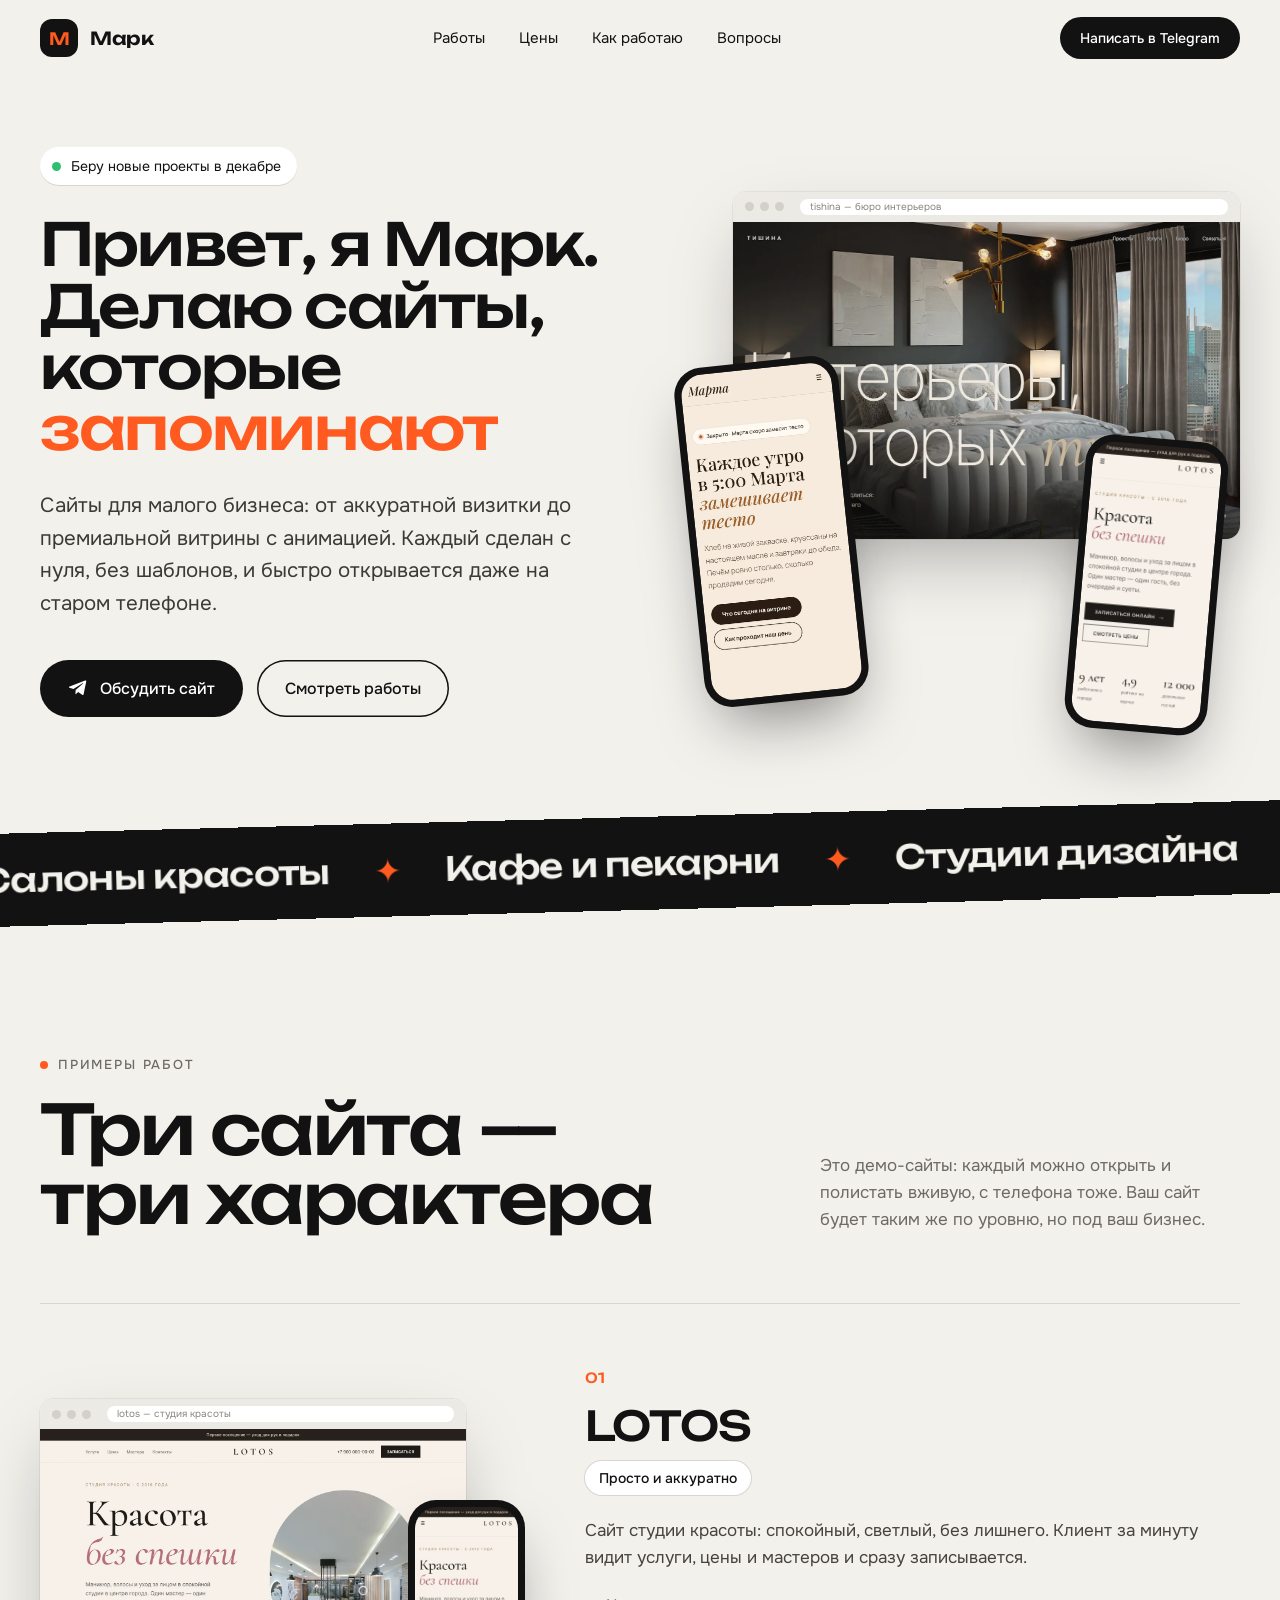
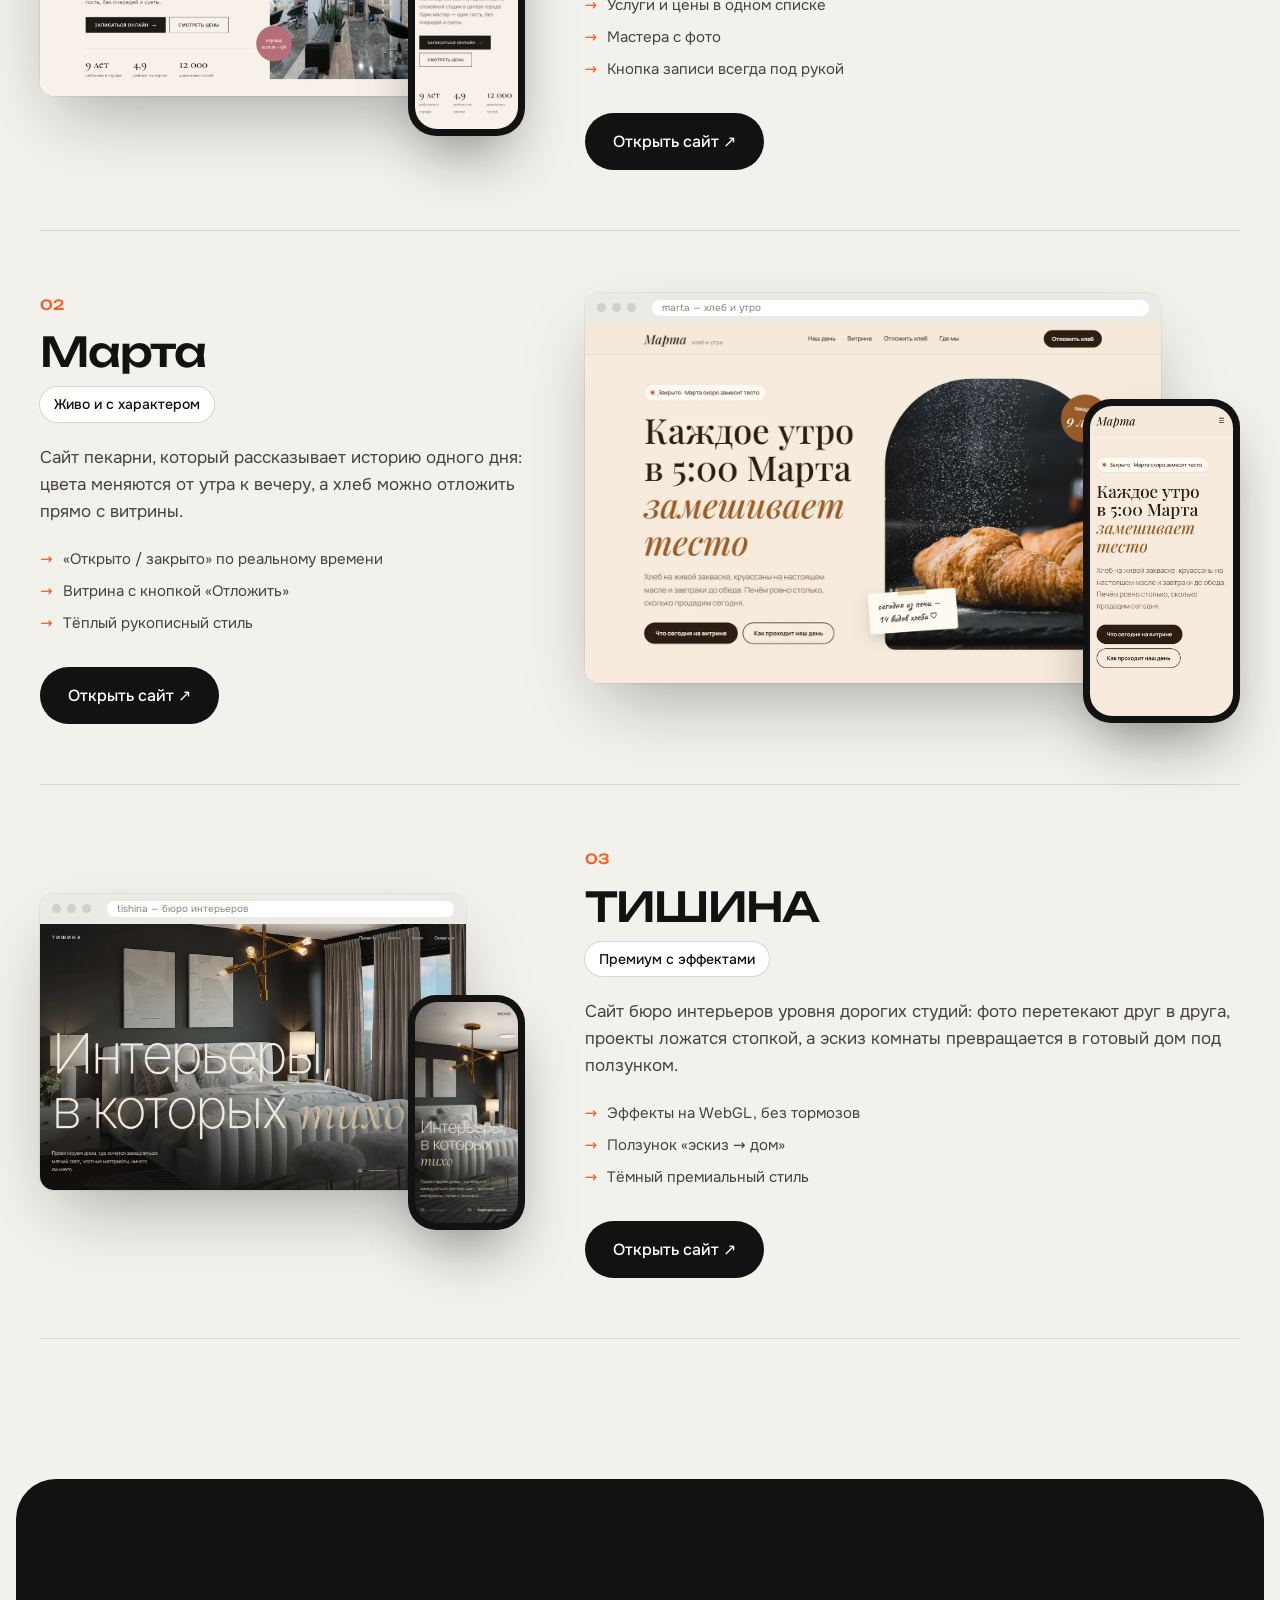
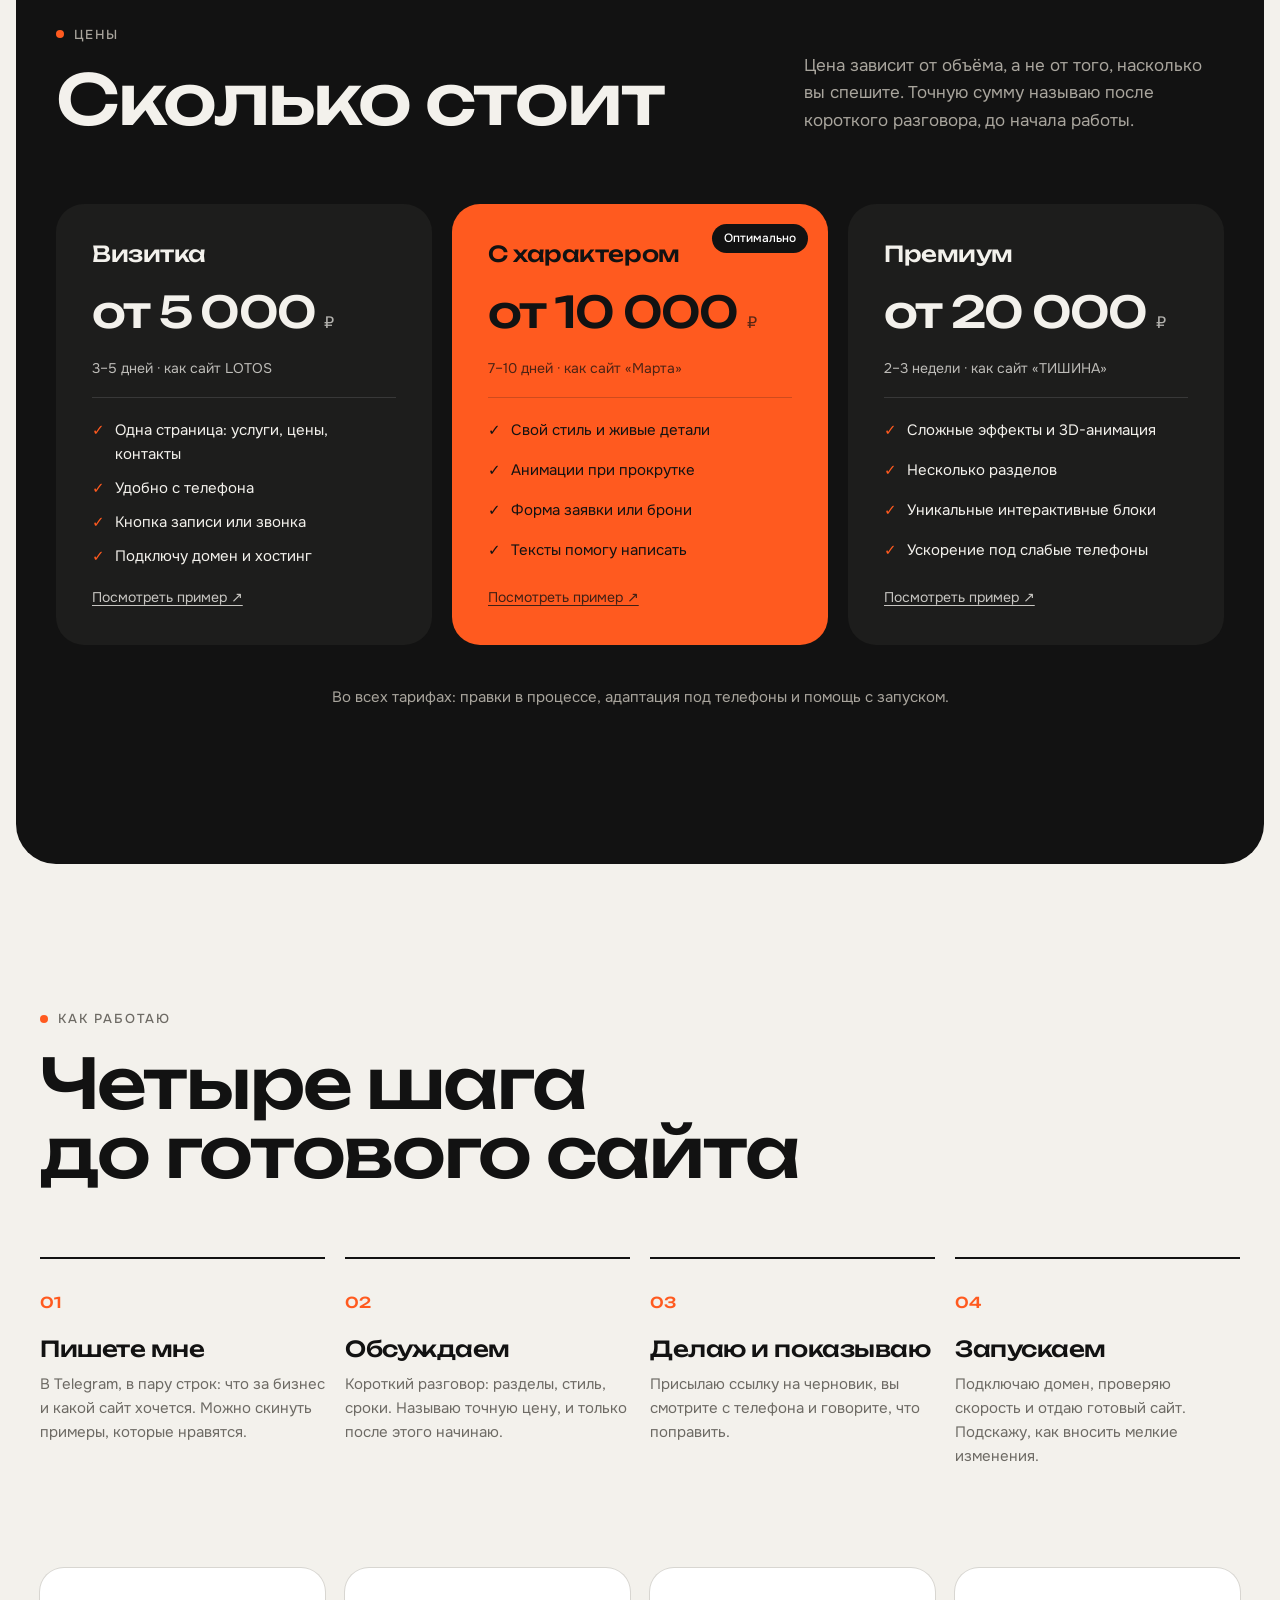
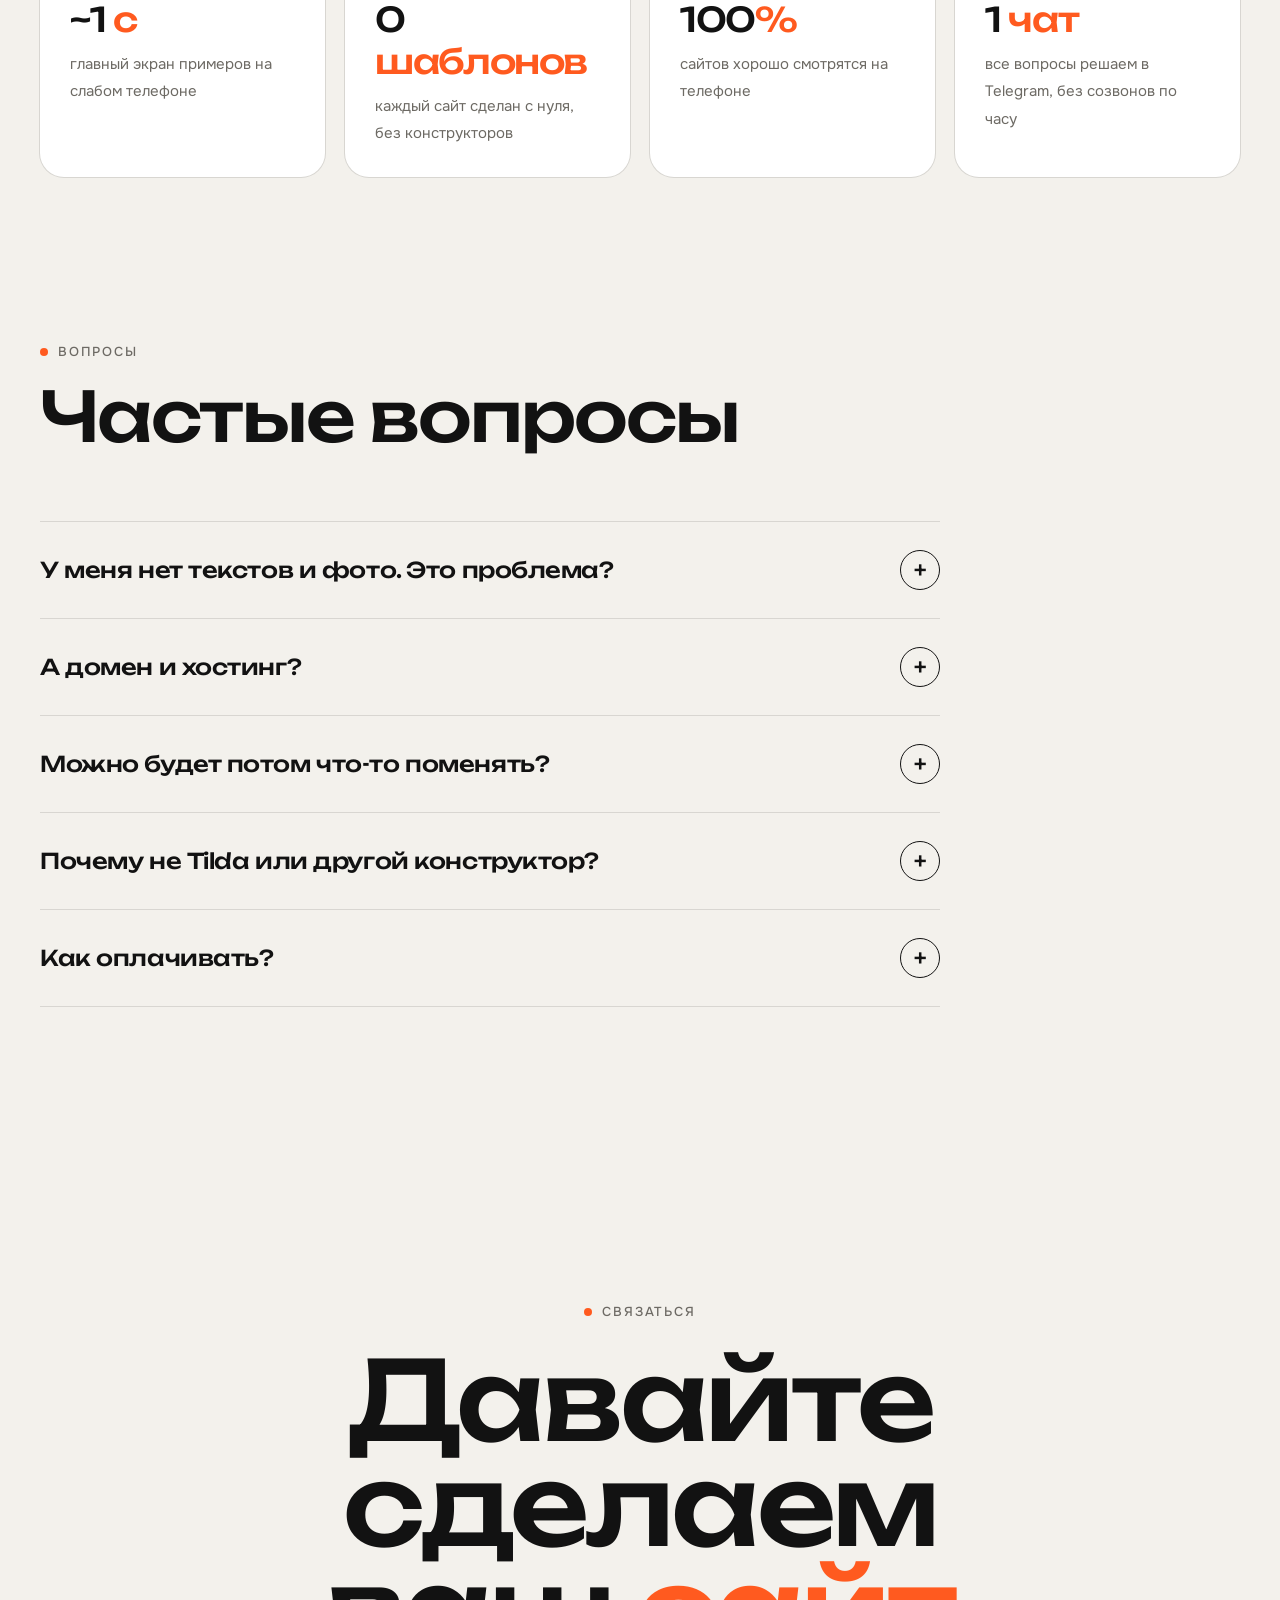
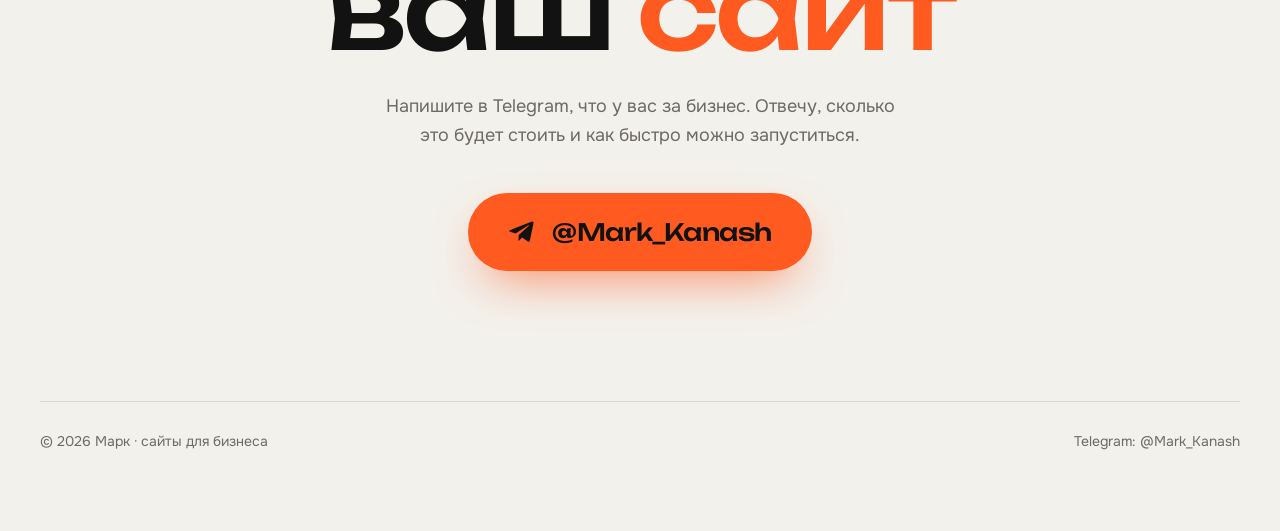
==== index.html @ 93c0da90 "Сайт Марка и три примера" ====
<!doctype html>
<html lang="ru">
<head>
<meta charset="utf-8">
<meta name="viewport" content="width=device-width, initial-scale=1">
<title>Марк — сайты для бизнеса</title>
<meta name="description" content="Делаю сайты для малого бизнеса: от аккуратной визитки до премиальной витрины с анимацией. Быстро грузятся, хорошо смотрятся на телефоне. Пишите в Telegram @Mark_Kanash.">
<meta name="theme-color" content="#f3f1ec">
<meta property="og:title" content="Марк — сайты для бизнеса">
<meta property="og:description" content="От аккуратной визитки до премиальной витрины с анимацией. Telegram: @Mark_Kanash">
<meta property="og:image" content="img/dizayn_pc.webp">
<link rel="icon" href="data:image/svg+xml,%3Csvg xmlns='http://www.w3.org/2000/svg' viewBox='0 0 64 64'%3E%3Crect width='64' height='64' rx='16' fill='%23121212'/%3E%3Ctext x='32' y='44' font-family='Arial' font-weight='700' font-size='34' text-anchor='middle' fill='%23ff5a1f'%3EM%3C/text%3E%3C/svg%3E">
<style>
@font-face {
  font-family: 'Onest';
  font-style: normal;
  font-weight: 400;
  font-display: swap;
  src: url(fonts/4c756272dc.woff2) format('woff2');
  unicode-range: U+0301, U+0400-045F, U+0490-0491, U+04B0-04B1, U+2116;
}
@font-face {
  font-family: 'Onest';
  font-style: normal;
  font-weight: 400;
  font-display: swap;
  src: url(fonts/cebbb52950.woff2) format('woff2');
  unicode-range: U+0000-00FF, U+0131, U+0152-0153, U+02BB-02BC, U+02C6, U+02DA, U+02DC, U+0304, U+0308, U+0329, U+2000-206F, U+20AC, U+2122, U+2191, U+2193, U+2212, U+2215, U+FEFF, U+FFFD;
}
@font-face {
  font-family: 'Onest';
  font-style: normal;
  font-weight: 500;
  font-display: swap;
  src: url(fonts/4c756272dc.woff2) format('woff2');
  unicode-range: U+0301, U+0400-045F, U+0490-0491, U+04B0-04B1, U+2116;
}
@font-face {
  font-family: 'Onest';
  font-style: normal;
  font-weight: 500;
  font-display: swap;
  src: url(fonts/cebbb52950.woff2) format('woff2');
  unicode-range: U+0000-00FF, U+0131, U+0152-0153, U+02BB-02BC, U+02C6, U+02DA, U+02DC, U+0304, U+0308, U+0329, U+2000-206F, U+20AC, U+2122, U+2191, U+2193, U+2212, U+2215, U+FEFF, U+FFFD;
}
@font-face {
  font-family: 'Onest';
  font-style: normal;
  font-weight: 600;
  font-display: swap;
  src: url(fonts/4c756272dc.woff2) format('woff2');
  unicode-range: U+0301, U+0400-045F, U+0490-0491, U+04B0-04B1, U+2116;
}
@font-face {
  font-family: 'Onest';
  font-style: normal;
  font-weight: 600;
  font-display: swap;
  src: url(fonts/cebbb52950.woff2) format('woff2');
  unicode-range: U+0000-00FF, U+0131, U+0152-0153, U+02BB-02BC, U+02C6, U+02DA, U+02DC, U+0304, U+0308, U+0329, U+2000-206F, U+20AC, U+2122, U+2191, U+2193, U+2212, U+2215, U+FEFF, U+FFFD;
}
@font-face {
  font-family: 'Unbounded';
  font-style: normal;
  font-weight: 400;
  font-display: swap;
  src: url(fonts/c865567969.woff2) format('woff2');
  unicode-range: U+0301, U+0400-045F, U+0490-0491, U+04B0-04B1, U+2116;
}
@font-face {
  font-family: 'Unbounded';
  font-style: normal;
  font-weight: 400;
  font-display: swap;
  src: url(fonts/06f2e4ae1f.woff2) format('woff2');
  unicode-range: U+0000-00FF, U+0131, U+0152-0153, U+02BB-02BC, U+02C6, U+02DA, U+02DC, U+0304, U+0308, U+0329, U+2000-206F, U+20AC, U+2122, U+2191, U+2193, U+2212, U+2215, U+FEFF, U+FFFD;
}
@font-face {
  font-family: 'Unbounded';
  font-style: normal;
  font-weight: 500;
  font-display: swap;
  src: url(fonts/c865567969.woff2) format('woff2');
  unicode-range: U+0301, U+0400-045F, U+0490-0491, U+04B0-04B1, U+2116;
}
@font-face {
  font-family: 'Unbounded';
  font-style: normal;
  font-weight: 500;
  font-display: swap;
  src: url(fonts/06f2e4ae1f.woff2) format('woff2');
  unicode-range: U+0000-00FF, U+0131, U+0152-0153, U+02BB-02BC, U+02C6, U+02DA, U+02DC, U+0304, U+0308, U+0329, U+2000-206F, U+20AC, U+2122, U+2191, U+2193, U+2212, U+2215, U+FEFF, U+FFFD;
}
@font-face {
  font-family: 'Unbounded';
  font-style: normal;
  font-weight: 600;
  font-display: swap;
  src: url(fonts/c865567969.woff2) format('woff2');
  unicode-range: U+0301, U+0400-045F, U+0490-0491, U+04B0-04B1, U+2116;
}
@font-face {
  font-family: 'Unbounded';
  font-style: normal;
  font-weight: 600;
  font-display: swap;
  src: url(fonts/06f2e4ae1f.woff2) format('woff2');
  unicode-range: U+0000-00FF, U+0131, U+0152-0153, U+02BB-02BC, U+02C6, U+02DA, U+02DC, U+0304, U+0308, U+0329, U+2000-206F, U+20AC, U+2122, U+2191, U+2193, U+2212, U+2215, U+FEFF, U+FFFD;
}
</style>
<style>
:root{--bg:#f3f1ec;--ink:#121212;--mut:#6d6a64;--line:rgba(18,18,18,.12);--acc:#ff5a1f;--card:#fff}
*{box-sizing:border-box}
html{scroll-behavior:smooth}
html,body{overflow-x:clip}
body{margin:0;background:var(--bg);color:var(--ink);font:400 17px/1.6 "Onest",system-ui,sans-serif;-webkit-font-smoothing:antialiased}
img{display:block;max-width:100%;height:auto}
a{color:inherit;text-decoration:none}
.w{max-width:1320px;margin:0 auto;padding:0 40px}
h1,h2,h3{font-family:"Unbounded",sans-serif;font-weight:500;letter-spacing:-.03em;line-height:1;margin:0}
.lbl{display:inline-flex;align-items:center;gap:10px;font:500 13px "Onest",sans-serif;letter-spacing:.14em;text-transform:uppercase;color:var(--mut)}
.lbl:before{content:"";width:8px;height:8px;border-radius:50%;background:var(--acc)}
.btn{display:inline-flex;align-items:center;gap:12px;padding:18px 28px;border-radius:60px;background:var(--ink);color:#fff;font:500 16px "Onest",sans-serif;transition:transform .3s cubic-bezier(.2,.8,.2,1),background .3s}
.btn:hover{background:var(--acc);transform:translateY(-2px)}
.btn svg{width:20px;height:20px;flex:none}
.btn.lt{background:transparent;color:var(--ink);box-shadow:inset 0 0 0 1.5px var(--ink)}
.btn.lt:hover{background:var(--ink);color:#fff}

/* шапка */
header{position:sticky;top:0;z-index:20;background:rgba(243,241,236,.82);-webkit-backdrop-filter:blur(14px);backdrop-filter:blur(14px);border-bottom:1px solid transparent;transition:border-color .3s}
header.sc{border-color:var(--line)}
.nav{display:flex;align-items:center;justify-content:space-between;height:76px;gap:20px}
.logo{display:flex;align-items:center;gap:12px;font:600 18px "Unbounded",sans-serif;letter-spacing:-.02em}
.logo i{display:grid;place-items:center;width:38px;height:38px;border-radius:12px;background:var(--ink);color:var(--acc);font-style:normal;font-size:17px}
.nav nav{display:flex;gap:34px;font-size:15px}
.nav nav a{position:relative}
.nav nav a:after{content:"";position:absolute;left:0;right:0;bottom:-4px;height:1.5px;background:var(--acc);transform:scaleX(0);transform-origin:left;transition:transform .35s}
.nav nav a:hover:after{transform:none}
.nav .btn{padding:12px 20px;font-size:14px}
.burger{display:none;width:44px;height:44px;border-radius:50%;border:1.5px solid var(--ink);background:none;cursor:pointer;position:relative}
.burger span,.burger:before{content:"";position:absolute;left:12px;right:12px;height:1.5px;background:var(--ink);transition:transform .3s}
.burger:before{top:17px}.burger span{top:24px}
.open .burger:before{transform:translateY(3.5px) rotate(45deg)}.open .burger span{transform:translateY(-3.5px) rotate(-45deg)}

/* первый экран */
.hero{padding:70px 0 90px}
.hero .g{display:grid;grid-template-columns:1.05fr .95fr;gap:40px;align-items:center}
.status{display:inline-flex;align-items:center;gap:10px;padding:8px 16px 8px 12px;border-radius:40px;background:var(--card);font-size:14px;box-shadow:0 1px 0 var(--line)}
.status b{width:9px;height:9px;border-radius:50%;background:#2fbf71;box-shadow:0 0 0 0 rgba(47,191,113,.5);animation:pulse 2s infinite}
@keyframes pulse{70%{box-shadow:0 0 0 10px rgba(47,191,113,0)}100%{box-shadow:0 0 0 0 rgba(47,191,113,0)}}
.hero h1{font-size:clamp(38px,4.6vw,70px);margin:28px 0 0;line-height:1.04}
.hero h1 .ac{color:var(--acc)}
.rot{display:inline-grid;vertical-align:top;overflow:hidden;height:1.05em}
.rot span{grid-area:1/1;transform:translateY(105%);transition:transform .8s cubic-bezier(.7,0,.2,1)}
.rot span.on{transform:none}
.rot span.out{transform:translateY(-105%)}
.hero p.lead{font-size:clamp(18px,1.6vw,21px);color:#3c3a36;max-width:560px;margin:30px 0 40px}
.hero .cta{display:flex;gap:14px;flex-wrap:wrap}
.vis{position:relative;height:560px}
.vis .br{position:absolute;right:0;top:40px;width:92%;animation:fl 9s ease-in-out infinite}
.vis .ph{position:absolute;width:30%;animation:fl 8s ease-in-out infinite}
.vis .ph.a{left:0;bottom:10px;transform:rotate(-6deg);animation-delay:-3s}
.vis .ph.b{right:4%;bottom:-20px;width:26%;transform:rotate(5deg);animation-delay:-5s}
@keyframes fl{50%{translate:0 -12px}}

/* рамки «браузер» и «телефон» */
.brz{border-radius:14px;background:#fff;box-shadow:0 30px 70px -20px rgba(18,18,18,.35),0 0 0 1px rgba(18,18,18,.06);overflow:hidden}
.brz .bar{display:flex;align-items:center;gap:6px;height:30px;padding:0 12px;background:#eceae5}
.brz .bar i{width:9px;height:9px;border-radius:50%;background:#d3d0ca}
.brz .bar u{margin-left:10px;flex:1;height:16px;border-radius:8px;background:#fff;font:400 10px/16px "Onest";color:#8b877f;text-decoration:none;padding-left:10px;white-space:nowrap;overflow:hidden}
.brz img{width:100%;aspect-ratio:16/10;object-fit:cover;object-position:top}
.tel{border-radius:28px;padding:7px;background:#121212;box-shadow:0 30px 60px -18px rgba(18,18,18,.5)}
.tel img{border-radius:22px;width:100%;aspect-ratio:390/844;object-fit:cover;object-position:top}

/* бегущая строка */
.mq{background:var(--ink);color:var(--bg);overflow:hidden;padding:26px 0;transform:rotate(-1.5deg);margin:10px -20px 0}
.mq .tr{display:flex;gap:44px;width:max-content;animation:mq 34s linear infinite;font:500 clamp(22px,2.6vw,36px) "Unbounded",sans-serif;letter-spacing:-.02em;white-space:nowrap}
.mq .tr i{font-style:normal;color:var(--acc)}
.mq.off .tr{animation-play-state:paused}
@keyframes mq{to{transform:translateX(-50%)}}

/* работы */
.sec{padding:140px 0}
.sh{display:flex;justify-content:space-between;align-items:end;gap:30px;margin-bottom:70px;flex-wrap:wrap}
.sh h2{font-size:clamp(40px,5.4vw,80px);margin-top:18px}
.sh p{max-width:420px;color:var(--mut);margin:0}
.wk{display:grid;grid-template-columns:.85fr 1.15fr;gap:60px;align-items:center;padding:60px 0;border-top:1px solid var(--line)}
.wk:last-child{border-bottom:1px solid var(--line)}
.wk:nth-child(even) .tx{order:2}
.wk .no{font:500 14px "Unbounded";color:var(--acc)}
.wk h3{font-size:clamp(30px,3.2vw,46px);margin:14px 0 14px}
.tag{display:inline-block;padding:6px 14px;border-radius:30px;background:var(--card);font-size:14px;font-weight:500;box-shadow:0 0 0 1px var(--line)}
.wk p{color:#46433e;margin:22px 0}
.wk ul{list-style:none;padding:0;margin:0 0 32px;display:grid;gap:8px;font-size:15px;color:#46433e}
.wk li{display:flex;gap:10px}
.wk li:before{content:"→";color:var(--acc)}
.wk .pic{position:relative;display:block;padding:0 0 40px 0}
.wk .pic .brz{width:88%;transition:transform .6s cubic-bezier(.2,.8,.2,1)}
.wk .pic .tel{position:absolute;right:0;bottom:0;width:24%;transition:transform .6s cubic-bezier(.2,.8,.2,1)}
.wk .pic:hover .brz{transform:translateY(-8px)}
.wk .pic:hover .tel{transform:translateY(-16px) rotate(-2deg)}

/* тарифы */
.dark{background:var(--ink);color:var(--bg);border-radius:40px;margin:0 16px}
.dark .sh p,.dark .lbl{color:#a9a59d}
.tarif{display:grid;grid-template-columns:repeat(3,1fr);gap:20px}
.tf{border-radius:28px;padding:36px;background:#1d1d1c;display:flex;flex-direction:column;gap:18px;position:relative;transition:transform .4s cubic-bezier(.2,.8,.2,1)}
.tf:hover{transform:translateY(-6px)}
.tf.hi{background:var(--acc);color:#121212}
.tf .nm{font:500 22px "Unbounded",sans-serif;letter-spacing:-.02em}
.tf .pr{font:500 clamp(34px,3.4vw,46px) "Unbounded",sans-serif;letter-spacing:-.04em}
.tf .pr small{font:400 16px "Onest";letter-spacing:0;opacity:.7}
.tf .sr{font-size:14px;opacity:.75}
.tf ul{list-style:none;padding:20px 0 0;margin:0;display:grid;gap:10px;border-top:1px solid rgba(255,255,255,.12);font-size:15px;flex:1}
.tf.hi ul{border-color:rgba(18,18,18,.2)}
.tf li{display:flex;gap:10px}.tf li:before{content:"✓";color:var(--acc);font-weight:600}.tf.hi li:before{color:#121212}
.tf .pm{font-size:14px;opacity:.8}
.tf .pm a{text-decoration:underline;text-underline-offset:3px}
.tf .bd{position:absolute;top:20px;right:20px;padding:5px 12px;border-radius:30px;background:#121212;color:#fff;font-size:12px;font-weight:500}
.vse{margin-top:40px;color:#a9a59d;font-size:15px;text-align:center}

/* как работаю */
.st{display:grid;grid-template-columns:repeat(4,1fr);gap:20px;counter-reset:s}
.sp{padding:30px 0 0;border-top:2px solid var(--ink);position:relative}
.sp:before{counter-increment:s;content:"0" counter(s);font:500 15px "Unbounded";color:var(--acc)}
.sp h3{font-size:22px;margin:22px 0 12px;letter-spacing:-.02em}
.sp p{margin:0;color:var(--mut);font-size:15px}

/* плюсы */
.pl{display:grid;grid-template-columns:repeat(4,1fr);gap:20px;margin-top:100px}
.pl div{background:var(--card);border-radius:24px;padding:30px;box-shadow:0 0 0 1px var(--line)}
.pl b{display:block;font:500 34px "Unbounded",sans-serif;letter-spacing:-.04em;margin-bottom:10px}
.pl b em{font-style:normal;color:var(--acc)}
.pl span{color:var(--mut);font-size:15px}

/* вопросы */
.faq{max-width:900px}
.q{border-top:1px solid var(--line)}
.q:last-child{border-bottom:1px solid var(--line)}
.q button{all:unset;box-sizing:border-box;width:100%;display:flex;justify-content:space-between;gap:20px;align-items:center;padding:28px 0;cursor:pointer;font:500 clamp(18px,1.7vw,22px) "Unbounded",sans-serif;letter-spacing:-.02em}
.q button:focus-visible{outline:2px solid var(--acc);outline-offset:4px}
.q button i{flex:none;width:40px;height:40px;border-radius:50%;border:1.5px solid var(--ink);display:grid;place-items:center;font-style:normal;font-size:20px;transition:transform .4s,background .3s,color .3s}
.q.open button i{transform:rotate(45deg);background:var(--ink);color:#fff}
.q .a{display:grid;grid-template-rows:0fr;transition:grid-template-rows .5s cubic-bezier(.2,.8,.2,1)}
.q.open .a{grid-template-rows:1fr}
.q .a>div{overflow:hidden}
.q .a p{margin:0 0 28px;color:#46433e;max-width:720px}

/* финал */
.fin{padding:150px 0 50px;text-align:center}
.fin h2{font-size:clamp(46px,8.6vw,140px);line-height:.95}
.fin h2 span{color:var(--acc)}
.fin p{color:var(--mut);margin:30px auto 44px;max-width:520px;font-size:18px}
.tg{display:inline-flex;align-items:center;gap:16px;padding:24px 40px;border-radius:80px;background:var(--acc);color:#121212;font:500 clamp(18px,2vw,24px) "Unbounded",sans-serif;letter-spacing:-.02em;transition:transform .35s cubic-bezier(.2,.8,.2,1),box-shadow .35s;box-shadow:0 20px 50px -18px rgba(255,90,31,.8)}
.tg:hover{transform:translateY(-4px) scale(1.02)}
.tg svg{width:28px;height:28px}
footer{display:flex;justify-content:space-between;gap:20px;flex-wrap:wrap;margin-top:130px;padding:28px 0;border-top:1px solid var(--line);font-size:14px;color:var(--mut)}

.rv{opacity:0;transform:translateY(34px);transition:opacity 1s cubic-bezier(.2,.8,.2,1),transform 1s cubic-bezier(.2,.8,.2,1)}
.rv.on{opacity:1;transform:none}
.hero .ld{opacity:0;transform:translateY(24px);animation:ld 1s cubic-bezier(.2,.8,.2,1) forwards}
@keyframes ld{to{opacity:1;transform:none}}
@media (prefers-reduced-motion:reduce){*{animation:none!important;transition:none!important}.rv,.hero .ld{opacity:1;transform:none}}

@media (max-width:960px){
  .w{padding:0 20px}
  .nav{height:66px}
  .nav nav,.nav .btn{display:none}.burger{display:block}
  .open .nav nav{display:flex;position:fixed;inset:66px 0 auto;flex-direction:column;gap:0;background:var(--bg);padding:10px 20px 24px;border-bottom:1px solid var(--line);font:500 22px "Unbounded",sans-serif}
  .open .nav nav a{padding:14px 0;border-bottom:1px solid var(--line)}
  .hero{padding:40px 0 60px}
  .hero .g{grid-template-columns:1fr;gap:20px}
  .vis{height:auto;aspect-ratio:1/0.82;margin-top:10px}
  .vis .br{top:0;width:94%}
  .sec{padding:90px 0}
  .sh{margin-bottom:40px}
  .wk{grid-template-columns:1fr;gap:30px;padding:44px 0}
  .wk:nth-child(even) .tx{order:0}
  .wk .pic{order:-1}
  .tarif,.st{grid-template-columns:1fr}
  .tf{padding:28px}
  .st{gap:34px}
  .pl{grid-template-columns:1fr 1fr;gap:12px;margin-top:70px}
  .pl div{padding:22px}.pl b{font-size:26px}
  .dark{border-radius:28px;margin:0 8px}
  .fin{padding:100px 0 30px}
  .tg{padding:20px 28px}
  footer{margin-top:90px}
}
@media (max-width:420px){.pl{grid-template-columns:1fr}.btn{padding:16px 22px}}
</style>
</head>
<body>
<header id="hd">
  <div class="w nav">
    <a class="logo" href="#"><i>М</i>Марк</a>
    <nav><a href="#raboty">Работы</a><a href="#ceny">Цены</a><a href="#kak">Как работаю</a><a href="#voprosy">Вопросы</a></nav>
    <a class="btn" href="https://t.me/Mark_Kanash" target="_blank" rel="noopener">Написать в Telegram</a>
    <button class="burger" aria-label="Меню" onclick="document.getElementById('hd').classList.toggle('open')"><span></span></button>
  </div>
</header>

<main>
<section class="hero">
  <div class="w g">
    <div>
      <span class="status ld"><b></b><span id="mes">Беру новые проекты</span></span>
      <h1 class="ld" style="animation-delay:.1s">Привет, я Марк.<br>Делаю сайты, которые <span class="rot ac" id="rot"><span class="on">продают</span><span>запоминают</span><span>не тормозят</span><span>радуют глаз</span></span></h1>
      <p class="lead ld" style="animation-delay:.25s">Сайты для малого бизнеса: от аккуратной визитки до премиальной витрины с анимацией. Каждый сделан с нуля, без шаблонов, и быстро открывается даже на старом телефоне.</p>
      <div class="cta ld" style="animation-delay:.4s">
        <a class="btn" href="https://t.me/Mark_Kanash" target="_blank" rel="noopener"><svg viewBox="0 0 24 24" fill="currentColor"><path d="M21.9 4.3 18.7 19.4c-.2 1-.9 1.3-1.7.8l-4.8-3.5-2.3 2.2c-.3.3-.5.5-1 .5l.3-4.9 8.9-8c.4-.3-.1-.5-.6-.2L6.5 13.2l-4.7-1.5c-1-.3-1-1 .2-1.5L20.5 3c.9-.3 1.6.2 1.4 1.3Z"/></svg>Обсудить сайт</a>
        <a class="btn lt" href="#raboty">Смотреть работы</a>
      </div>
    </div>
    <div class="vis ld" style="animation-delay:.3s" aria-hidden="true">
      <div class="br brz"><div class="bar"><i></i><i></i><i></i><u>tishina — бюро интерьеров</u></div><img src="img/dizayn_pc.webp" width="1400" height="875" alt="" fetchpriority="high"></div>
      <div class="ph a tel"><img src="img/kafe_mob.webp" width="520" height="1125" alt=""></div>
      <div class="ph b tel"><img src="img/salon_mob.webp" width="520" height="1125" alt=""></div>
    </div>
  </div>
</section>

<div class="mq" id="mq" aria-hidden="true"><div class="tr">
  <span>Салоны красоты</span><i>✦</i><span>Кафе и пекарни</span><i>✦</i><span>Студии дизайна</span><i>✦</i><span>Клиники</span><i>✦</i><span>Автосервисы</span><i>✦</i><span>Мастера и эксперты</span><i>✦</i>
  <span>Салоны красоты</span><i>✦</i><span>Кафе и пекарни</span><i>✦</i><span>Студии дизайна</span><i>✦</i><span>Клиники</span><i>✦</i><span>Автосервисы</span><i>✦</i><span>Мастера и эксперты</span><i>✦</i>
</div></div>

<section class="sec" id="raboty">
  <div class="w">
    <div class="sh"><div><span class="lbl rv">Примеры работ</span><h2 class="rv">Три сайта —<br>три характера</h2></div><p class="rv">Это демо-сайты: каждый можно открыть и полистать вживую, с телефона тоже. Ваш сайт будет таким же по уровню, но под ваш бизнес.</p></div>

    <article class="wk">
      <div class="tx rv">
        <span class="no">01</span>
        <h3>LOTOS</h3>
        <span class="tag">Просто и аккуратно</span>
        <p>Сайт студии красоты: спокойный, светлый, без лишнего. Клиент за минуту видит услуги, цены и мастеров и сразу записывается.</p>
        <ul><li>Услуги и цены в одном списке</li><li>Мастера с фото</li><li>Кнопка записи всегда под рукой</li></ul>
        <a class="btn" href="salon/" target="_blank" rel="noopener">Открыть сайт ↗</a>
      </div>
      <a class="pic rv" href="salon/" target="_blank" rel="noopener" aria-label="Открыть сайт LOTOS">
        <div class="brz"><div class="bar"><i></i><i></i><i></i><u>lotos — студия красоты</u></div><img loading="lazy" decoding="async" src="img/salon_pc.webp" width="1400" height="875" alt="Сайт студии красоты LOTOS"></div>
        <div class="tel"><img loading="lazy" decoding="async" src="img/salon_mob.webp" width="520" height="1125" alt=""></div>
      </a>
    </article>

    <article class="wk">
      <div class="tx rv">
        <span class="no">02</span>
        <h3>Марта</h3>
        <span class="tag">Живо и с характером</span>
        <p>Сайт пекарни, который рассказывает историю одного дня: цвета меняются от утра к вечеру, а хлеб можно отложить прямо с витрины.</p>
        <ul><li>«Открыто / закрыто» по реальному времени</li><li>Витрина с кнопкой «Отложить»</li><li>Тёплый рукописный стиль</li></ul>
        <a class="btn" href="pekarnya/" target="_blank" rel="noopener">Открыть сайт ↗</a>
      </div>
      <a class="pic rv" href="pekarnya/" target="_blank" rel="noopener" aria-label="Открыть сайт пекарни Марта">
        <div class="brz"><div class="bar"><i></i><i></i><i></i><u>marta — хлеб и утро</u></div><img loading="lazy" decoding="async" src="img/kafe_pc.webp" width="1400" height="875" alt="Сайт пекарни Марта"></div>
        <div class="tel"><img loading="lazy" decoding="async" src="img/kafe_mob.webp" width="520" height="1125" alt=""></div>
      </a>
    </article>

    <article class="wk">
      <div class="tx rv">
        <span class="no">03</span>
        <h3>ТИШИНА</h3>
        <span class="tag">Премиум с эффектами</span>
        <p>Сайт бюро интерьеров уровня дорогих студий: фото перетекают друг в друга, проекты ложатся стопкой, а эскиз комнаты превращается в готовый дом под ползунком.</p>
        <ul><li>Эффекты на WebGL, без тормозов</li><li>Ползунок «эскиз → дом»</li><li>Тёмный премиальный стиль</li></ul>
        <a class="btn" href="tishina/" target="_blank" rel="noopener">Открыть сайт ↗</a>
      </div>
      <a class="pic rv" href="tishina/" target="_blank" rel="noopener" aria-label="Открыть сайт бюро ТИШИНА">
        <div class="brz"><div class="bar"><i></i><i></i><i></i><u>tishina — бюро интерьеров</u></div><img loading="lazy" decoding="async" src="img/dizayn_pc.webp" width="1400" height="875" alt="Сайт бюро интерьеров ТИШИНА"></div>
        <div class="tel"><img loading="lazy" decoding="async" src="img/dizayn_mob.webp" width="520" height="1125" alt=""></div>
      </a>
    </article>
  </div>
</section>

<section class="sec dark" id="ceny">
  <div class="w">
    <div class="sh"><div><span class="lbl rv">Цены</span><h2 class="rv">Сколько стоит</h2></div><p class="rv">Цена зависит от объёма, а не от того, насколько вы спешите. Точную сумму называю после короткого разговора, до начала работы.</p></div>
    <div class="tarif">
      <div class="tf rv">
        <span class="nm">Визитка</span>
        <span class="pr">от 5 000 <small>₽</small></span>
        <span class="sr">3–5 дней · как сайт LOTOS</span>
        <ul><li>Одна страница: услуги, цены, контакты</li><li>Удобно с телефона</li><li>Кнопка записи или звонка</li><li>Подключу домен и хостинг</li></ul>
        <span class="pm"><a href="salon/" target="_blank" rel="noopener">Посмотреть пример ↗</a></span>
      </div>
      <div class="tf hi rv">
        <span class="bd">Оптимально</span>
        <span class="nm">С характером</span>
        <span class="pr">от 10 000 <small>₽</small></span>
        <span class="sr">7–10 дней · как сайт «Марта»</span>
        <ul><li>Свой стиль и живые детали</li><li>Анимации при прокрутке</li><li>Форма заявки или брони</li><li>Тексты помогу написать</li></ul>
        <span class="pm"><a href="pekarnya/" target="_blank" rel="noopener">Посмотреть пример ↗</a></span>
      </div>
      <div class="tf rv">
        <span class="nm">Премиум</span>
        <span class="pr">от 20 000 <small>₽</small></span>
        <span class="sr">2–3 недели · как сайт «ТИШИНА»</span>
        <ul><li>Сложные эффекты и 3D-анимация</li><li>Несколько разделов</li><li>Уникальные интерактивные блоки</li><li>Ускорение под слабые телефоны</li></ul>
        <span class="pm"><a href="tishina/" target="_blank" rel="noopener">Посмотреть пример ↗</a></span>
      </div>
    </div>
    <p class="vse rv">Во всех тарифах: правки в процессе, адаптация под телефоны и помощь с запуском.</p>
  </div>
</section>

<section class="sec" id="kak">
  <div class="w">
    <div class="sh"><div><span class="lbl rv">Как работаю</span><h2 class="rv">Четыре шага<br>до готового сайта</h2></div></div>
    <div class="st">
      <div class="sp rv"><h3>Пишете мне</h3><p>В Telegram, в пару строк: что за бизнес и какой сайт хочется. Можно скинуть примеры, которые нравятся.</p></div>
      <div class="sp rv"><h3>Обсуждаем</h3><p>Короткий разговор: разделы, стиль, сроки. Называю точную цену, и только после этого начинаю.</p></div>
      <div class="sp rv"><h3>Делаю и показываю</h3><p>Присылаю ссылку на черновик, вы смотрите с телефона и говорите, что поправить.</p></div>
      <div class="sp rv"><h3>Запускаем</h3><p>Подключаю домен, проверяю скорость и отдаю готовый сайт. Подскажу, как вносить мелкие изменения.</p></div>
    </div>
    <div class="pl">
      <div class="rv"><b>~1<em> с</em></b><span>главный экран примеров на слабом телефоне</span></div>
      <div class="rv"><b>0<em> шаблонов</em></b><span>каждый сайт сделан с нуля, без конструкторов</span></div>
      <div class="rv"><b>100<em>%</em></b><span>сайтов хорошо смотрятся на телефоне</span></div>
      <div class="rv"><b>1<em> чат</em></b><span>все вопросы решаем в Telegram, без созвонов по часу</span></div>
    </div>
  </div>
</section>

<section class="sec" id="voprosy" style="padding-top:20px">
  <div class="w">
    <div class="sh"><div><span class="lbl rv">Вопросы</span><h2 class="rv">Частые вопросы</h2></div></div>
    <div class="faq">
      <div class="q rv"><button aria-expanded="false">У меня нет текстов и фото. Это проблема?<i>+</i></button><div class="a"><div><p>Нет. Помогу написать тексты по вашим ответам и подберу фото. Если есть свои снимки, лучше использовать их: живые фото всегда работают лучше.</p></div></div></div>
      <div class="q rv"><button aria-expanded="false">А домен и хостинг?<i>+</i></button><div class="a"><div><p>Подскажу, где взять, и всё подключу. Домен в зоне .ru обычно стоит несколько сотен рублей в год. Хостинг для такого сайта бывает бесплатным или стоит недорого.</p></div></div></div>
      <div class="q rv"><button aria-expanded="false">Можно будет потом что-то поменять?<i>+</i></button><div class="a"><div><p>Да. Правки по ходу работы входят в цену. После запуска мелкие изменения вроде цен или телефона делаю быстро, договоримся заранее.</p></div></div></div>
      <div class="q rv"><button aria-expanded="false">Почему не Tilda или другой конструктор?<i>+</i></button><div class="a"><div><p>Сайт с нуля быстрее грузится, не похож на тысячи других и не требует ежемесячной подписки на конструктор. А эффекты, как в примерах, в конструкторе часто просто не сделать.</p></div></div></div>
      <div class="q rv"><button aria-expanded="false">Как оплачивать?<i>+</i></button><div class="a"><div><p>Обычно частями: предоплата перед стартом и остаток после того, как вы приняли готовый сайт. Детали обсудим в переписке.</p></div></div></div>
    </div>
  </div>
</section>

<section class="fin" id="kontakt">
  <div class="w">
    <span class="lbl rv">Связаться</span>
    <h2 class="rv" style="margin-top:24px">Давайте сделаем<br>ваш <span>сайт</span></h2>
    <p class="rv">Напишите в Telegram, что у вас за бизнес. Отвечу, сколько это будет стоить и как быстро можно запуститься.</p>
    <a class="tg rv" href="https://t.me/Mark_Kanash" target="_blank" rel="noopener"><svg viewBox="0 0 24 24" fill="currentColor"><path d="M21.9 4.3 18.7 19.4c-.2 1-.9 1.3-1.7.8l-4.8-3.5-2.3 2.2c-.3.3-.5.5-1 .5l.3-4.9 8.9-8c.4-.3-.1-.5-.6-.2L6.5 13.2l-4.7-1.5c-1-.3-1-1 .2-1.5L20.5 3c.9-.3 1.6.2 1.4 1.3Z"/></svg>@Mark_Kanash</a>
    <footer><span>© <span id="god">2026</span> Марк · сайты для бизнеса</span><span>Telegram: <a href="https://t.me/Mark_Kanash" target="_blank" rel="noopener">@Mark_Kanash</a></span></footer>
  </div>
</section>
</main>

<script>
(()=>{
const reduce=matchMedia('(prefers-reduced-motion: reduce)').matches;
// месяц в статусе и год в подвале
const M=['январе','феврале','марте','апреле','мае','июне','июле','августе','сентябре','октябре','ноябре','декабре'],d=new Date();
document.getElementById('mes').textContent='Беру новые проекты в '+M[d.getMonth()];
document.getElementById('god').textContent=d.getFullYear();
// шапка с линией при прокрутке
const hd=document.getElementById('hd');addEventListener('scroll',()=>hd.classList.toggle('sc',scrollY>10),{passive:true});
document.querySelectorAll('.nav nav a').forEach(a=>a.onclick=()=>hd.classList.remove('open'));
// меняющееся слово в заголовке
const sl=[...document.querySelectorAll('#rot span')];let i=0;
if(!reduce)setInterval(()=>{if(document.hidden)return;const a=sl[i];i=(i+1)%sl.length;const b=sl[i];a.classList.remove('on');a.classList.add('out');b.classList.remove('out');b.classList.add('on');setTimeout(()=>a.classList.remove('out'),850)},2400);
// ширина под самое длинное слово, чтобы строка не прыгала
const rot=document.getElementById('rot'),shir=()=>{rot.style.width='';rot.style.width=Math.max(...sl.map(s=>s.scrollWidth))+'px'};
shir();document.fonts&&document.fonts.ready.then(shir);addEventListener('resize',shir);
// появление при прокрутке
const io=new IntersectionObserver(es=>es.forEach(e=>{if(e.isIntersecting){e.target.classList.add('on');io.unobserve(e.target)}}),{rootMargin:'0px 0px -8% 0px'});
document.querySelectorAll('.rv').forEach(el=>io.observe(el));
new IntersectionObserver(([e])=>document.getElementById('mq').classList.toggle('off',!e.isIntersecting)).observe(document.getElementById('mq'));
// вопросы
document.querySelectorAll('.q button').forEach(b=>b.onclick=()=>{const q=b.parentElement,o=q.classList.toggle('open');b.setAttribute('aria-expanded',o)});
})();
</script>
</body>
</html>
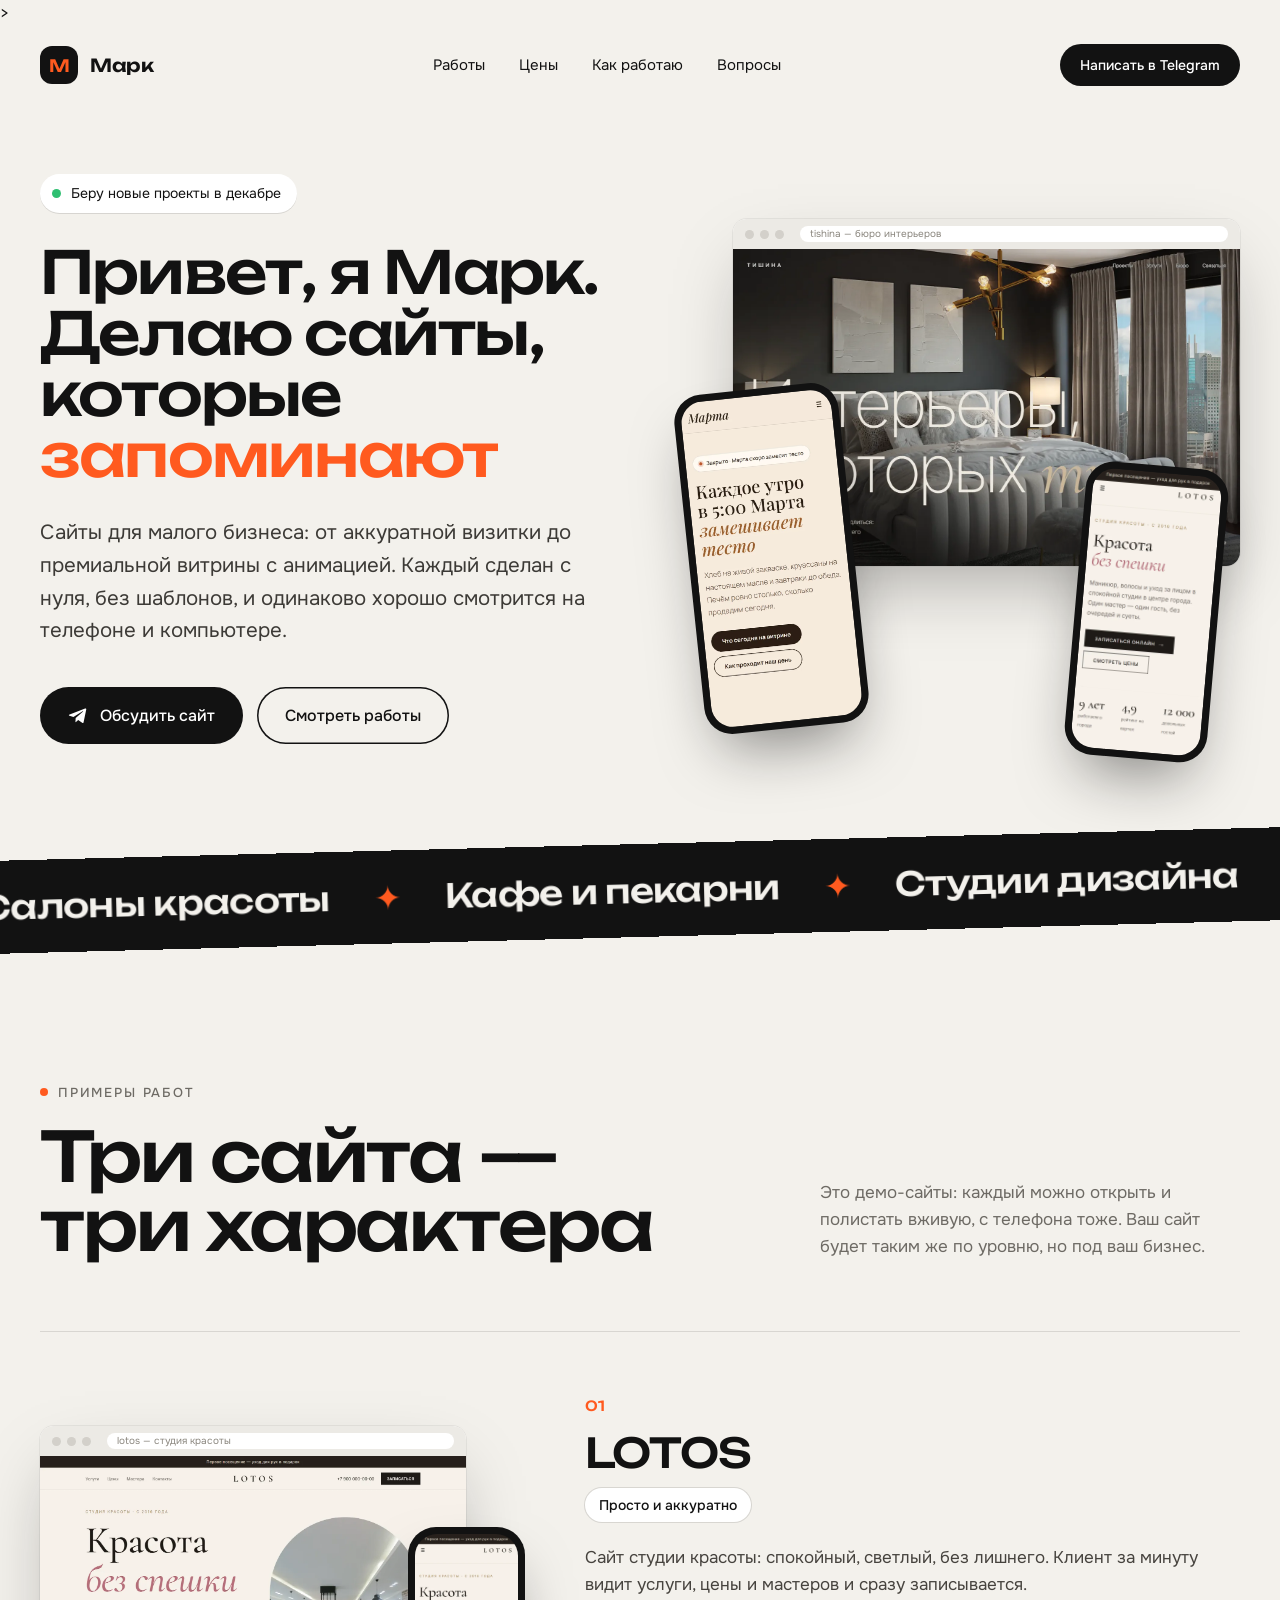
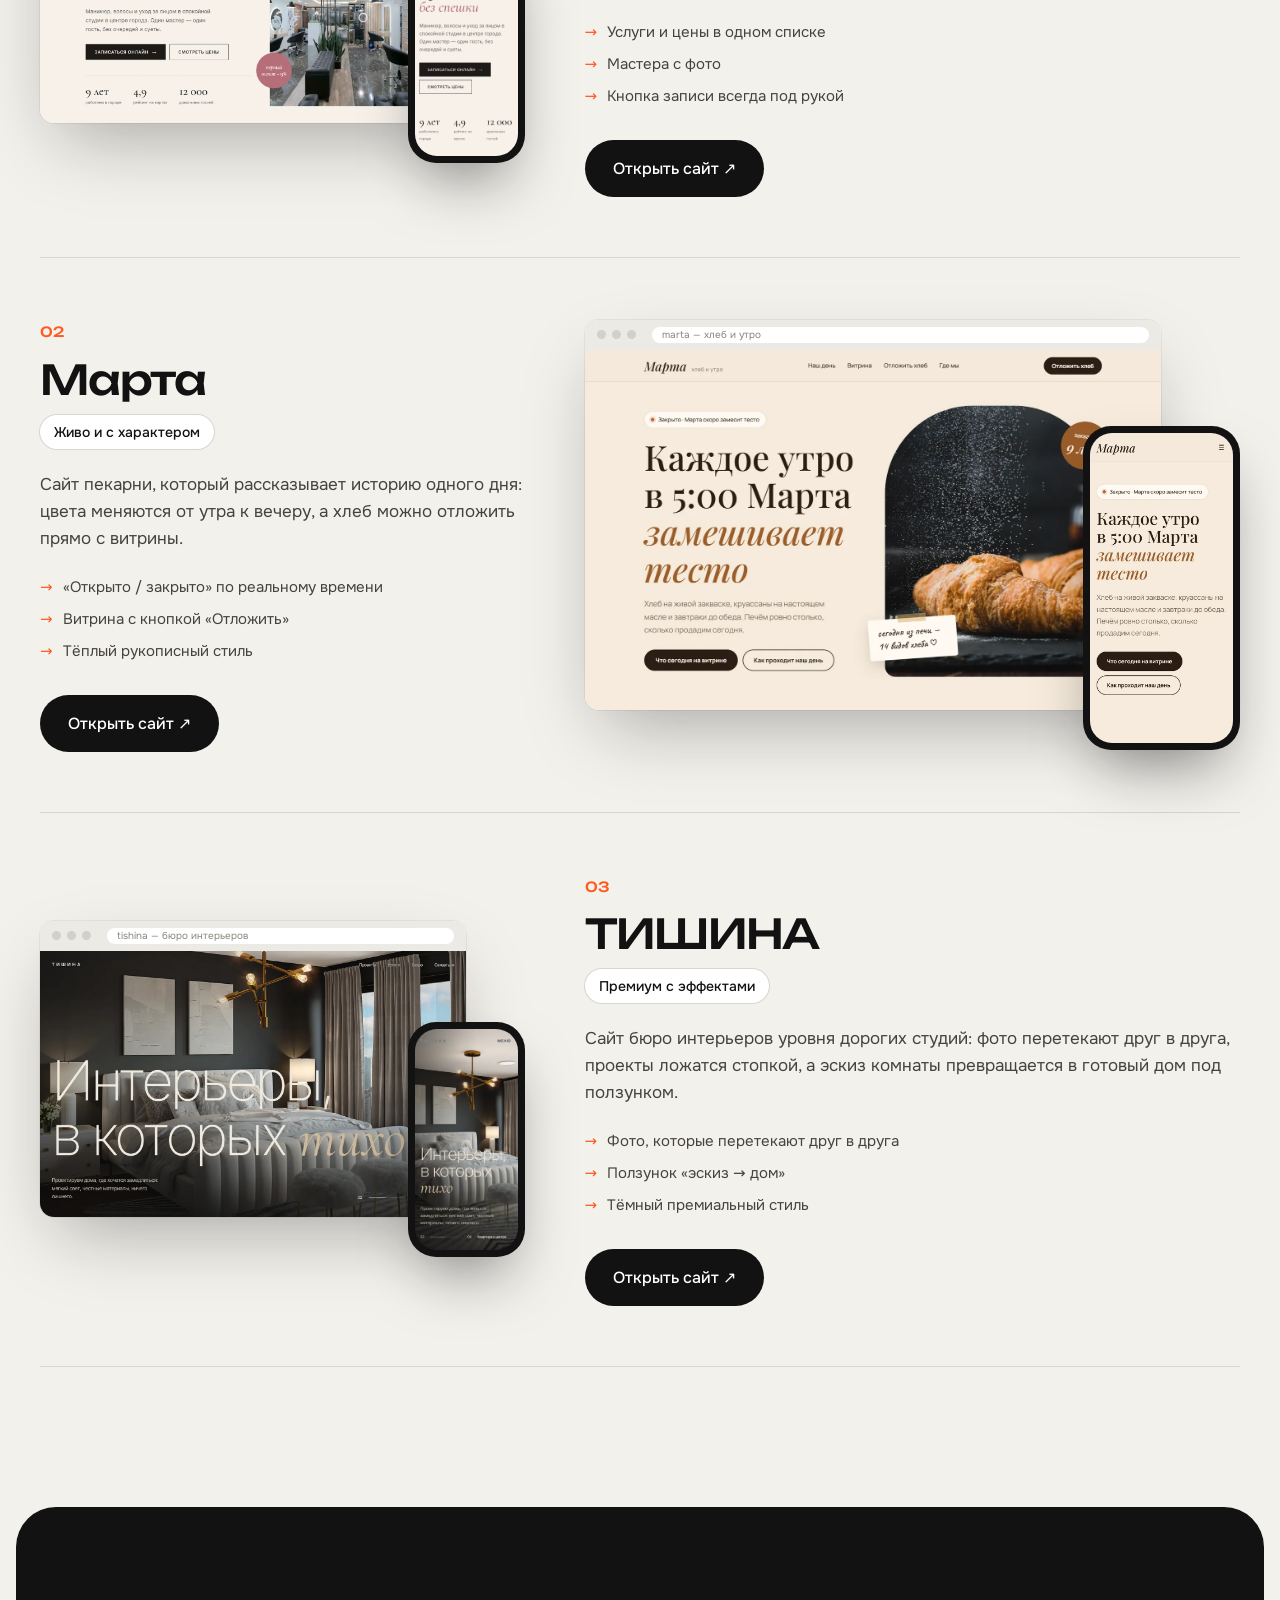
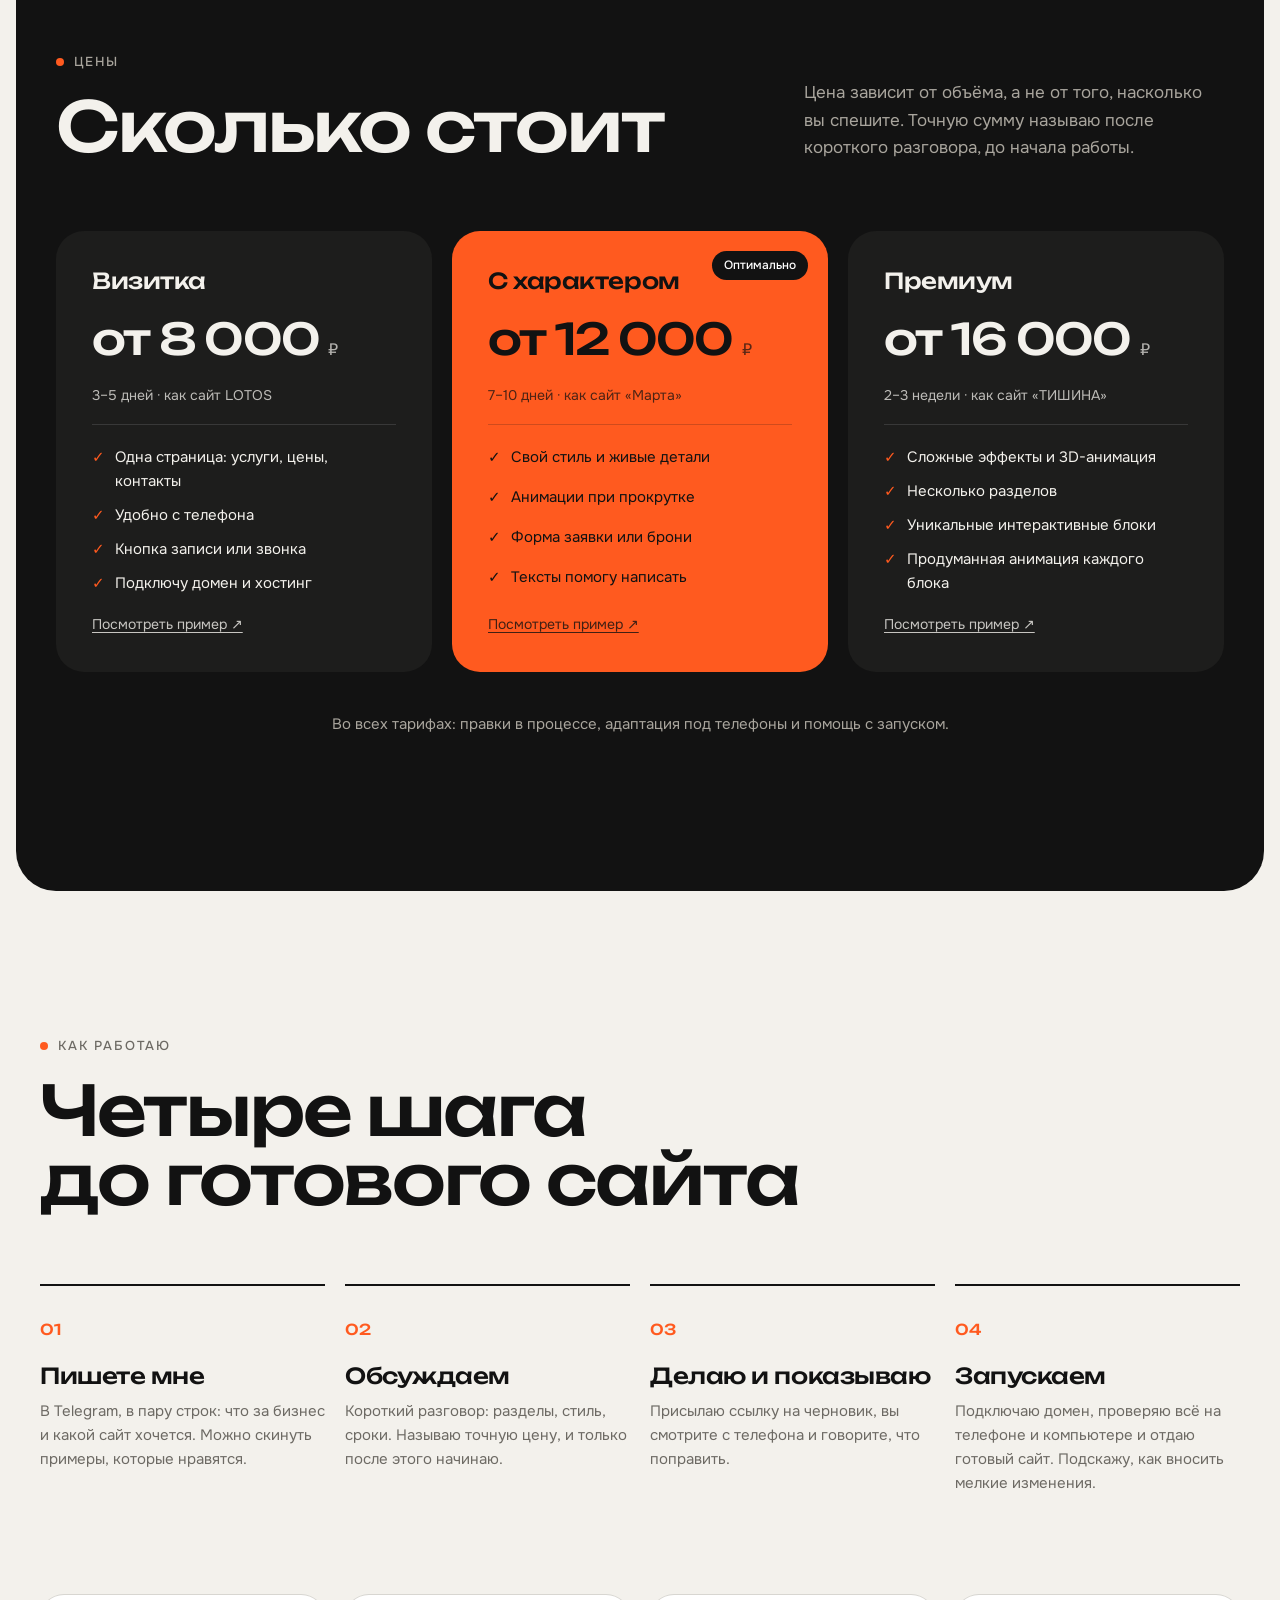
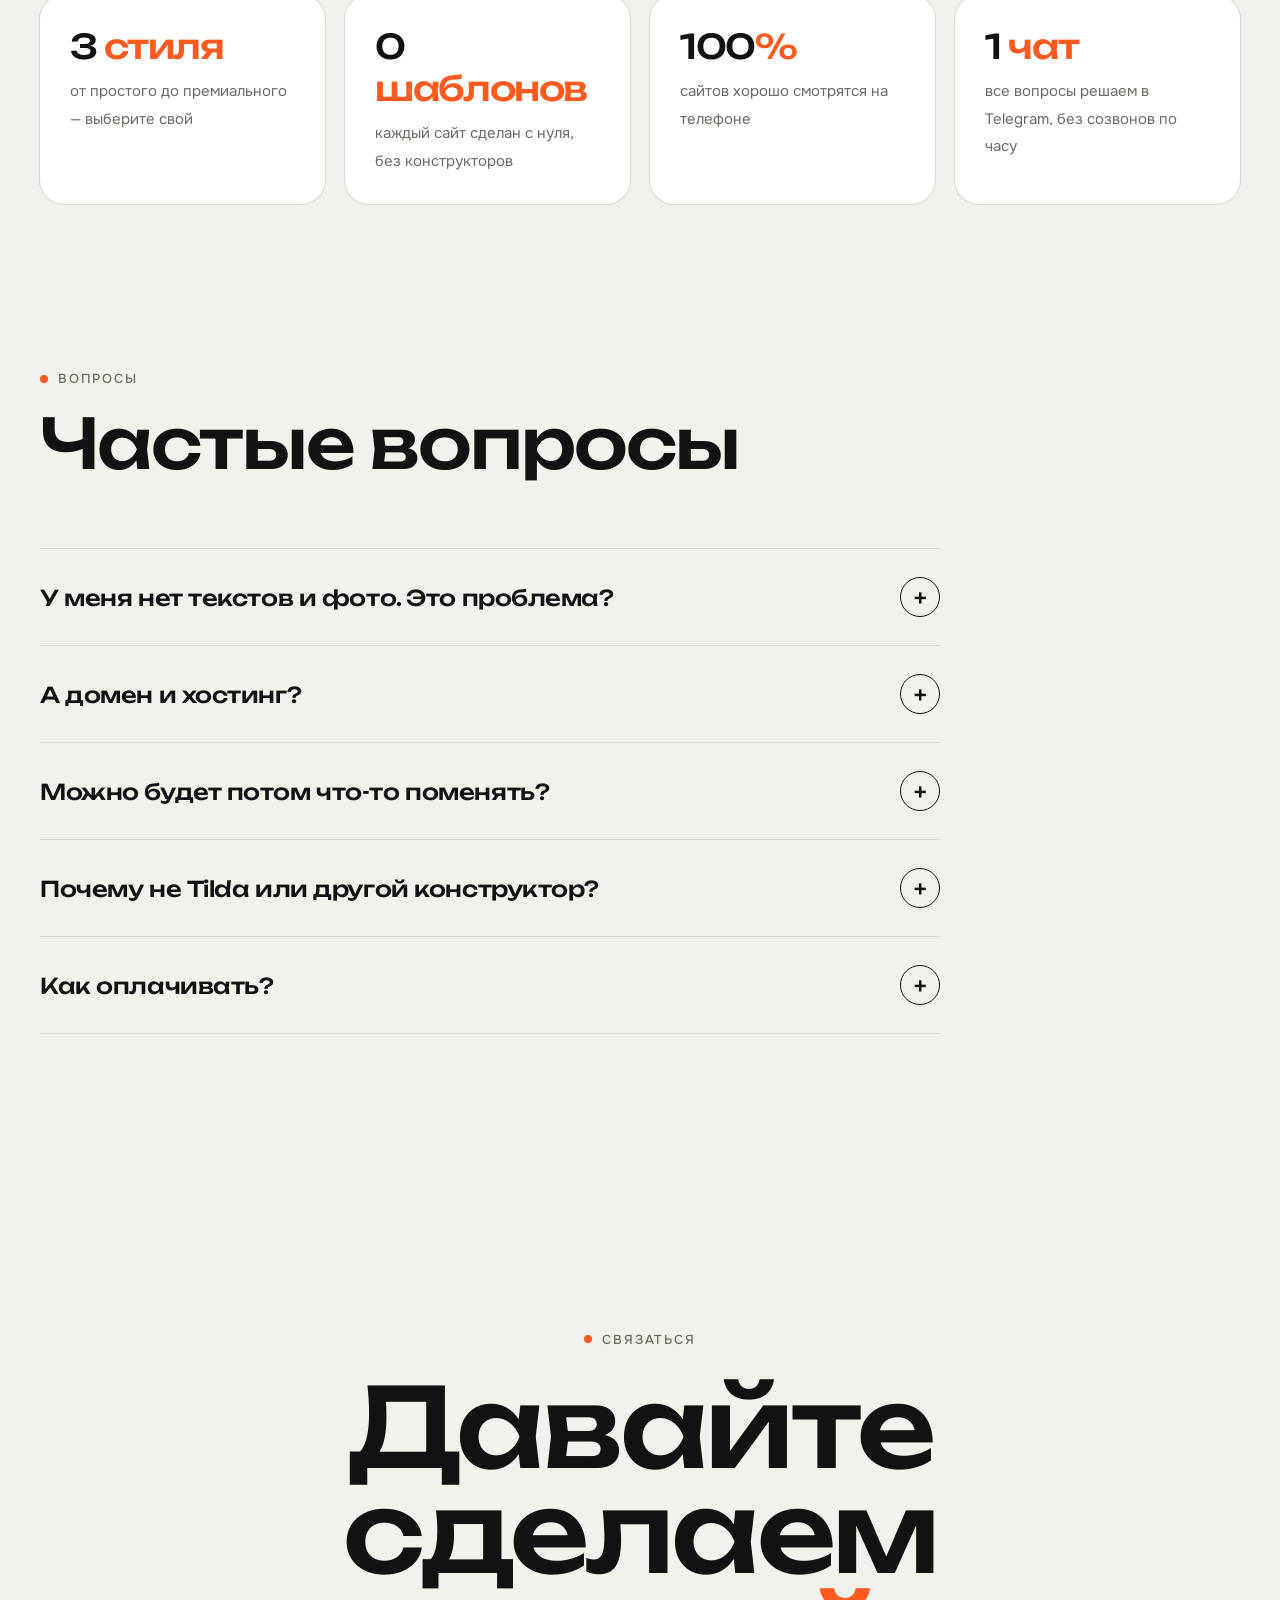
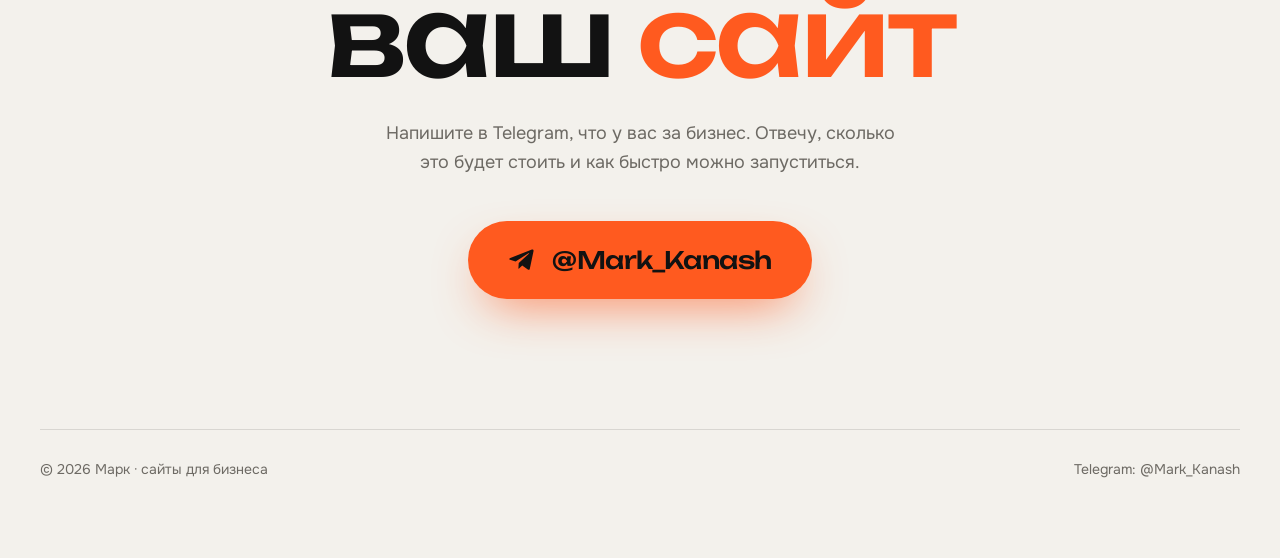
==== commit 02bf05e9: "Исправлены лаги и анимации, новые цены - ТИШИНА: шапка без mix-blend-mode, один цикл WebGL, лента ша" ====
--- a/index.html
+++ b/index.html
@@ -4,7 +4,7 @@
 <meta charset="utf-8">
 <meta name="viewport" content="width=device-width, initial-scale=1">
 <title>Марк — сайты для бизнеса</title>
-<meta name="description" content="Делаю сайты для малого бизнеса: от аккуратной визитки до премиальной витрины с анимацией. Быстро грузятся, хорошо смотрятся на телефоне. Пишите в Telegram @Mark_Kanash.">
+<meta name="description" content="Делаю сайты для малого бизнеса: от аккуратной визитки до премиальной витрины с анимацией. Сайты с нуля, без шаблонов. Пишите в Telegram @Mark_Kanash.">>
 <meta name="theme-color" content="#f3f1ec">
 <meta property="og:title" content="Марк — сайты для бизнеса">
 <meta property="og:description" content="От аккуратной визитки до премиальной витрины с анимацией. Telegram: @Mark_Kanash">
@@ -121,13 +121,13 @@
 .lbl{display:inline-flex;align-items:center;gap:10px;font:500 13px "Onest",sans-serif;letter-spacing:.14em;text-transform:uppercase;color:var(--mut)}
 .lbl:before{content:"";width:8px;height:8px;border-radius:50%;background:var(--acc)}
 .btn{display:inline-flex;align-items:center;gap:12px;padding:18px 28px;border-radius:60px;background:var(--ink);color:#fff;font:500 16px "Onest",sans-serif;transition:transform .3s cubic-bezier(.2,.8,.2,1),background .3s}
-.btn:hover{background:var(--acc);transform:translateY(-2px)}
+@media (hover:hover){.btn:hover{background:var(--acc);transform:translateY(-2px)}}
 .btn svg{width:20px;height:20px;flex:none}
 .btn.lt{background:transparent;color:var(--ink);box-shadow:inset 0 0 0 1.5px var(--ink)}
 .btn.lt:hover{background:var(--ink);color:#fff}
 
 /* шапка */
-header{position:sticky;top:0;z-index:20;background:rgba(243,241,236,.82);-webkit-backdrop-filter:blur(14px);backdrop-filter:blur(14px);border-bottom:1px solid transparent;transition:border-color .3s}
+header{position:sticky;top:0;z-index:20;background:rgba(243,241,236,.97);border-bottom:1px solid transparent;transition:border-color .3s}
 header.sc{border-color:var(--line)}
 .nav{display:flex;align-items:center;justify-content:space-between;height:76px;gap:20px}
 .logo{display:flex;align-items:center;gap:12px;font:600 18px "Unbounded",sans-serif;letter-spacing:-.02em}
@@ -197,15 +197,15 @@
 .wk .pic{position:relative;display:block;padding:0 0 40px 0}
 .wk .pic .brz{width:88%;transition:transform .6s cubic-bezier(.2,.8,.2,1)}
 .wk .pic .tel{position:absolute;right:0;bottom:0;width:24%;transition:transform .6s cubic-bezier(.2,.8,.2,1)}
-.wk .pic:hover .brz{transform:translateY(-8px)}
-.wk .pic:hover .tel{transform:translateY(-16px) rotate(-2deg)}
+@media (hover:hover){.wk .pic:hover .brz{transform:translateY(-8px)}
+.wk .pic:hover .tel{transform:translateY(-16px) rotate(-2deg)}}
 
 /* тарифы */
 .dark{background:var(--ink);color:var(--bg);border-radius:40px;margin:0 16px}
 .dark .sh p,.dark .lbl{color:#a9a59d}
 .tarif{display:grid;grid-template-columns:repeat(3,1fr);gap:20px}
 .tf{border-radius:28px;padding:36px;background:#1d1d1c;display:flex;flex-direction:column;gap:18px;position:relative;transition:transform .4s cubic-bezier(.2,.8,.2,1)}
-.tf:hover{transform:translateY(-6px)}
+@media (hover:hover){.tf:hover{transform:translateY(-6px)}}
 .tf.hi{background:var(--acc);color:#121212}
 .tf .nm{font:500 22px "Unbounded",sans-serif;letter-spacing:-.02em}
 .tf .pr{font:500 clamp(34px,3.4vw,46px) "Unbounded",sans-serif;letter-spacing:-.04em}
@@ -305,8 +305,8 @@
   <div class="w g">
     <div>
       <span class="status ld"><b></b><span id="mes">Беру новые проекты</span></span>
-      <h1 class="ld" style="animation-delay:.1s">Привет, я Марк.<br>Делаю сайты, которые <span class="rot ac" id="rot"><span class="on">продают</span><span>запоминают</span><span>не тормозят</span><span>радуют глаз</span></span></h1>
-      <p class="lead ld" style="animation-delay:.25s">Сайты для малого бизнеса: от аккуратной визитки до премиальной витрины с анимацией. Каждый сделан с нуля, без шаблонов, и быстро открывается даже на старом телефоне.</p>
+      <h1 class="ld" style="animation-delay:.1s">Привет, я Марк.<br>Делаю сайты, которые <span class="rot ac" id="rot"><span class="on">продают</span><span>запоминают</span><span>цепляют</span><span>радуют глаз</span></span></h1>
+      <p class="lead ld" style="animation-delay:.25s">Сайты для малого бизнеса: от аккуратной визитки до премиальной витрины с анимацией. Каждый сделан с нуля, без шаблонов, и одинаково хорошо смотрится на телефоне и компьютере.</p>
       <div class="cta ld" style="animation-delay:.4s">
         <a class="btn" href="https://t.me/Mark_Kanash" target="_blank" rel="noopener"><svg viewBox="0 0 24 24" fill="currentColor"><path d="M21.9 4.3 18.7 19.4c-.2 1-.9 1.3-1.7.8l-4.8-3.5-2.3 2.2c-.3.3-.5.5-1 .5l.3-4.9 8.9-8c.4-.3-.1-.5-.6-.2L6.5 13.2l-4.7-1.5c-1-.3-1-1 .2-1.5L20.5 3c.9-.3 1.6.2 1.4 1.3Z"/></svg>Обсудить сайт</a>
         <a class="btn lt" href="#raboty">Смотреть работы</a>
@@ -365,7 +365,7 @@
         <h3>ТИШИНА</h3>
         <span class="tag">Премиум с эффектами</span>
         <p>Сайт бюро интерьеров уровня дорогих студий: фото перетекают друг в друга, проекты ложатся стопкой, а эскиз комнаты превращается в готовый дом под ползунком.</p>
-        <ul><li>Эффекты на WebGL, без тормозов</li><li>Ползунок «эскиз → дом»</li><li>Тёмный премиальный стиль</li></ul>
+        <ul><li>Фото, которые перетекают друг в друга</li><li>Ползунок «эскиз → дом»</li><li>Тёмный премиальный стиль</li></ul>
         <a class="btn" href="tishina/" target="_blank" rel="noopener">Открыть сайт ↗</a>
       </div>
       <a class="pic rv" href="tishina/" target="_blank" rel="noopener" aria-label="Открыть сайт бюро ТИШИНА">
@@ -382,7 +382,7 @@
     <div class="tarif">
       <div class="tf rv">
         <span class="nm">Визитка</span>
-        <span class="pr">от 5 000 <small>₽</small></span>
+        <span class="pr">от 8 000 <small>₽</small></span>
         <span class="sr">3–5 дней · как сайт LOTOS</span>
         <ul><li>Одна страница: услуги, цены, контакты</li><li>Удобно с телефона</li><li>Кнопка записи или звонка</li><li>Подключу домен и хостинг</li></ul>
         <span class="pm"><a href="salon/" target="_blank" rel="noopener">Посмотреть пример ↗</a></span>
@@ -390,16 +390,16 @@
       <div class="tf hi rv">
         <span class="bd">Оптимально</span>
         <span class="nm">С характером</span>
-        <span class="pr">от 10 000 <small>₽</small></span>
+        <span class="pr">от 12 000 <small>₽</small></span>
         <span class="sr">7–10 дней · как сайт «Марта»</span>
         <ul><li>Свой стиль и живые детали</li><li>Анимации при прокрутке</li><li>Форма заявки или брони</li><li>Тексты помогу написать</li></ul>
         <span class="pm"><a href="pekarnya/" target="_blank" rel="noopener">Посмотреть пример ↗</a></span>
       </div>
       <div class="tf rv">
         <span class="nm">Премиум</span>
-        <span class="pr">от 20 000 <small>₽</small></span>
+        <span class="pr">от 16 000 <small>₽</small></span>
         <span class="sr">2–3 недели · как сайт «ТИШИНА»</span>
-        <ul><li>Сложные эффекты и 3D-анимация</li><li>Несколько разделов</li><li>Уникальные интерактивные блоки</li><li>Ускорение под слабые телефоны</li></ul>
+        <ul><li>Сложные эффекты и 3D-анимация</li><li>Несколько разделов</li><li>Уникальные интерактивные блоки</li><li>Продуманная анимация каждого блока</li></ul>
         <span class="pm"><a href="tishina/" target="_blank" rel="noopener">Посмотреть пример ↗</a></span>
       </div>
     </div>
@@ -414,10 +414,10 @@
       <div class="sp rv"><h3>Пишете мне</h3><p>В Telegram, в пару строк: что за бизнес и какой сайт хочется. Можно скинуть примеры, которые нравятся.</p></div>
       <div class="sp rv"><h3>Обсуждаем</h3><p>Короткий разговор: разделы, стиль, сроки. Называю точную цену, и только после этого начинаю.</p></div>
       <div class="sp rv"><h3>Делаю и показываю</h3><p>Присылаю ссылку на черновик, вы смотрите с телефона и говорите, что поправить.</p></div>
-      <div class="sp rv"><h3>Запускаем</h3><p>Подключаю домен, проверяю скорость и отдаю готовый сайт. Подскажу, как вносить мелкие изменения.</p></div>
+      <div class="sp rv"><h3>Запускаем</h3><p>Подключаю домен, проверяю всё на телефоне и компьютере и отдаю готовый сайт. Подскажу, как вносить мелкие изменения.</p></div>
     </div>
     <div class="pl">
-      <div class="rv"><b>~1<em> с</em></b><span>главный экран примеров на слабом телефоне</span></div>
+      <div class="rv"><b>3<em> стиля</em></b><span>от простого до премиального — выберите свой</span></div>
       <div class="rv"><b>0<em> шаблонов</em></b><span>каждый сайт сделан с нуля, без конструкторов</span></div>
       <div class="rv"><b>100<em>%</em></b><span>сайтов хорошо смотрятся на телефоне</span></div>
       <div class="rv"><b>1<em> чат</em></b><span>все вопросы решаем в Telegram, без созвонов по часу</span></div>
@@ -432,7 +432,7 @@
       <div class="q rv"><button aria-expanded="false">У меня нет текстов и фото. Это проблема?<i>+</i></button><div class="a"><div><p>Нет. Помогу написать тексты по вашим ответам и подберу фото. Если есть свои снимки, лучше использовать их: живые фото всегда работают лучше.</p></div></div></div>
       <div class="q rv"><button aria-expanded="false">А домен и хостинг?<i>+</i></button><div class="a"><div><p>Подскажу, где взять, и всё подключу. Домен в зоне .ru обычно стоит несколько сотен рублей в год. Хостинг для такого сайта бывает бесплатным или стоит недорого.</p></div></div></div>
       <div class="q rv"><button aria-expanded="false">Можно будет потом что-то поменять?<i>+</i></button><div class="a"><div><p>Да. Правки по ходу работы входят в цену. После запуска мелкие изменения вроде цен или телефона делаю быстро, договоримся заранее.</p></div></div></div>
-      <div class="q rv"><button aria-expanded="false">Почему не Tilda или другой конструктор?<i>+</i></button><div class="a"><div><p>Сайт с нуля быстрее грузится, не похож на тысячи других и не требует ежемесячной подписки на конструктор. А эффекты, как в примерах, в конструкторе часто просто не сделать.</p></div></div></div>
+      <div class="q rv"><button aria-expanded="false">Почему не Tilda или другой конструктор?<i>+</i></button><div class="a"><div><p>Сайт с нуля не похож на тысячи других и не требует ежемесячной подписки на конструктор. А эффекты, как в примерах, в конструкторе часто просто не сделать.</p></div></div></div>
       <div class="q rv"><button aria-expanded="false">Как оплачивать?<i>+</i></button><div class="a"><div><p>Обычно частями: предоплата перед стартом и остаток после того, как вы приняли готовый сайт. Детали обсудим в переписке.</p></div></div></div>
     </div>
   </div>
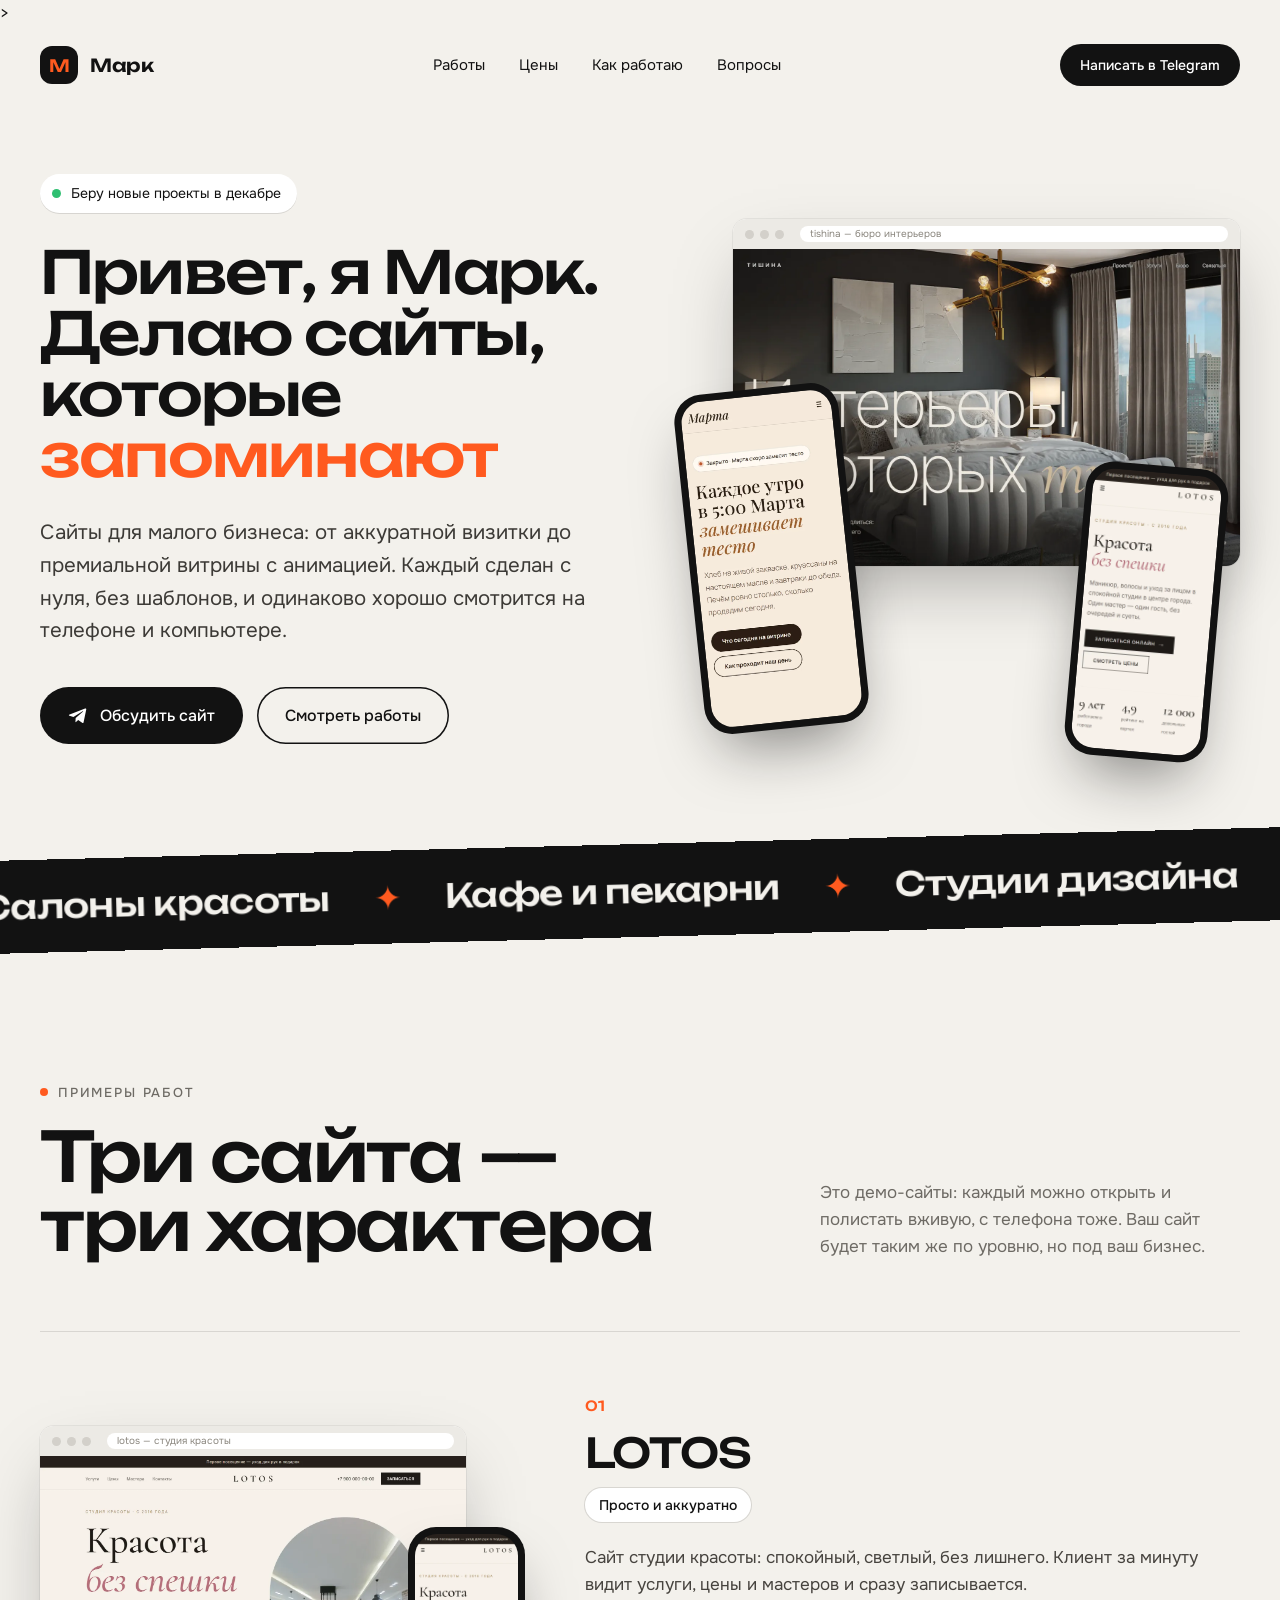
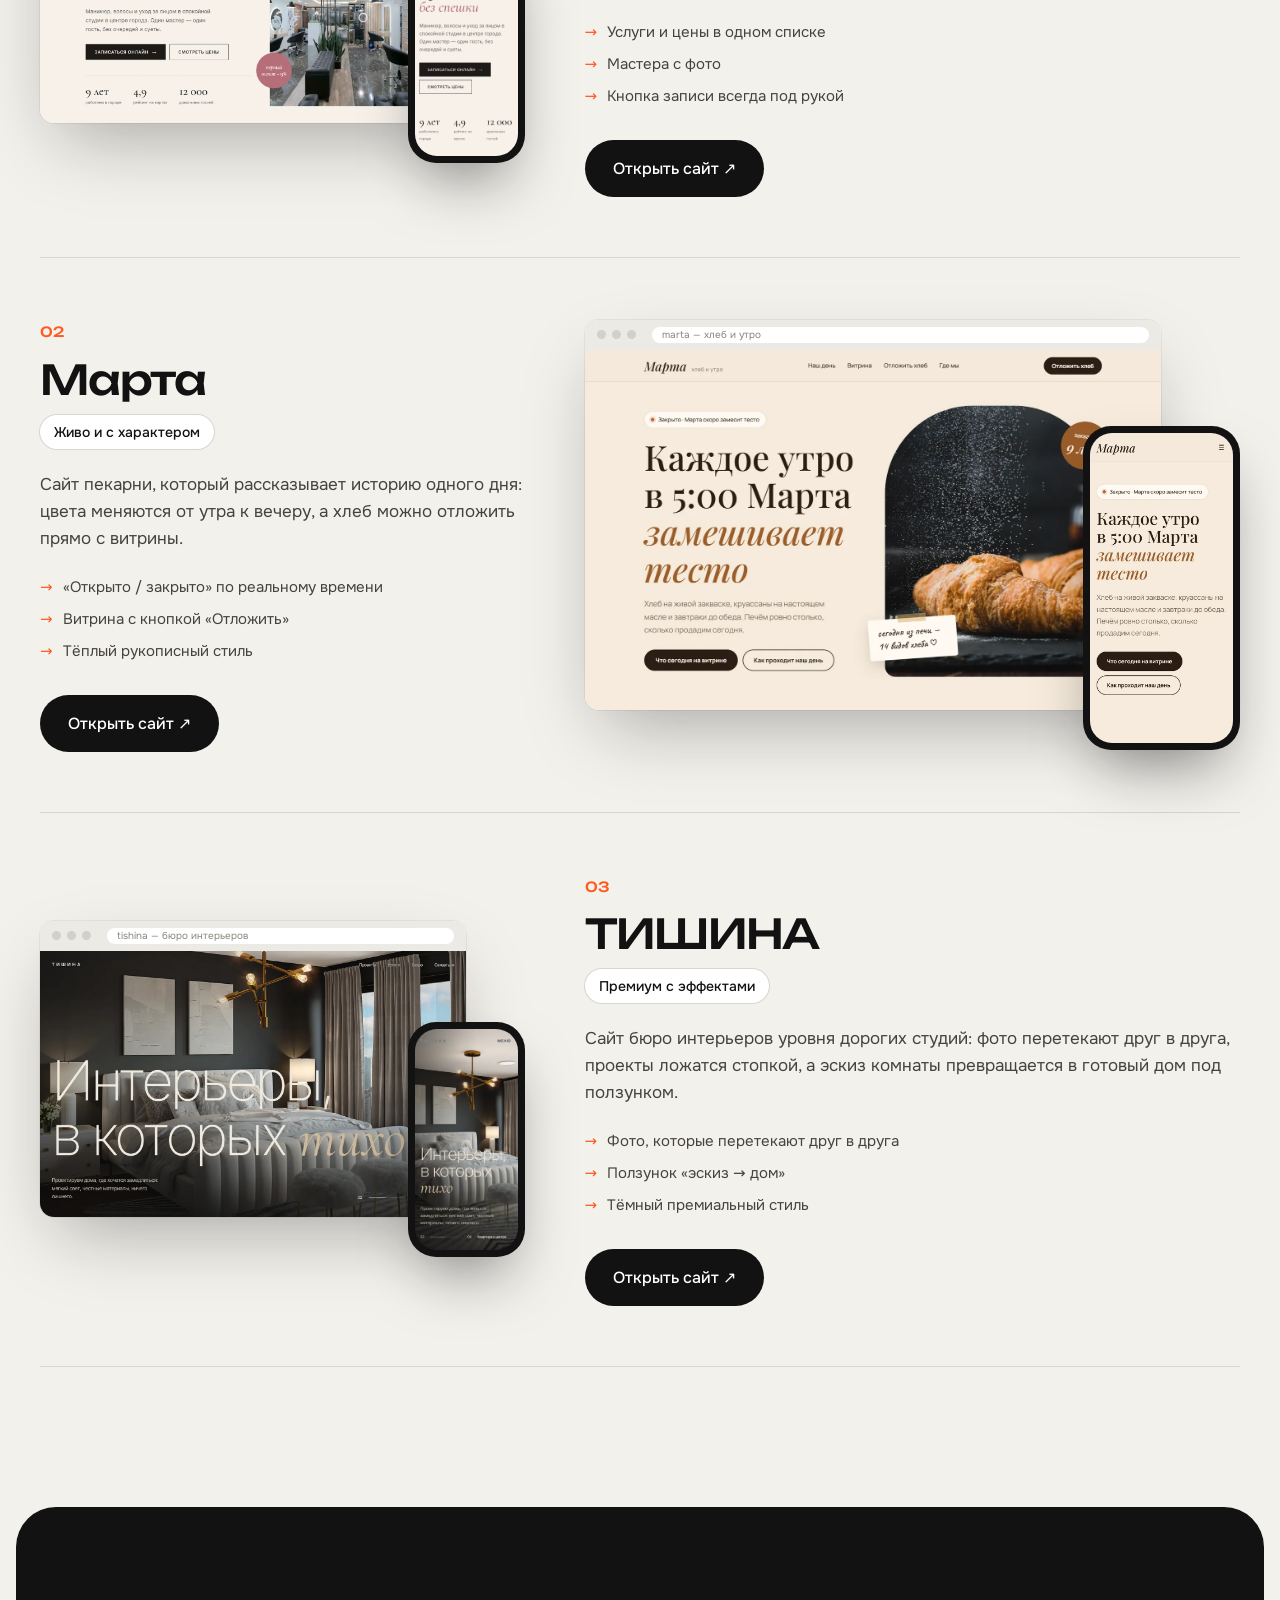
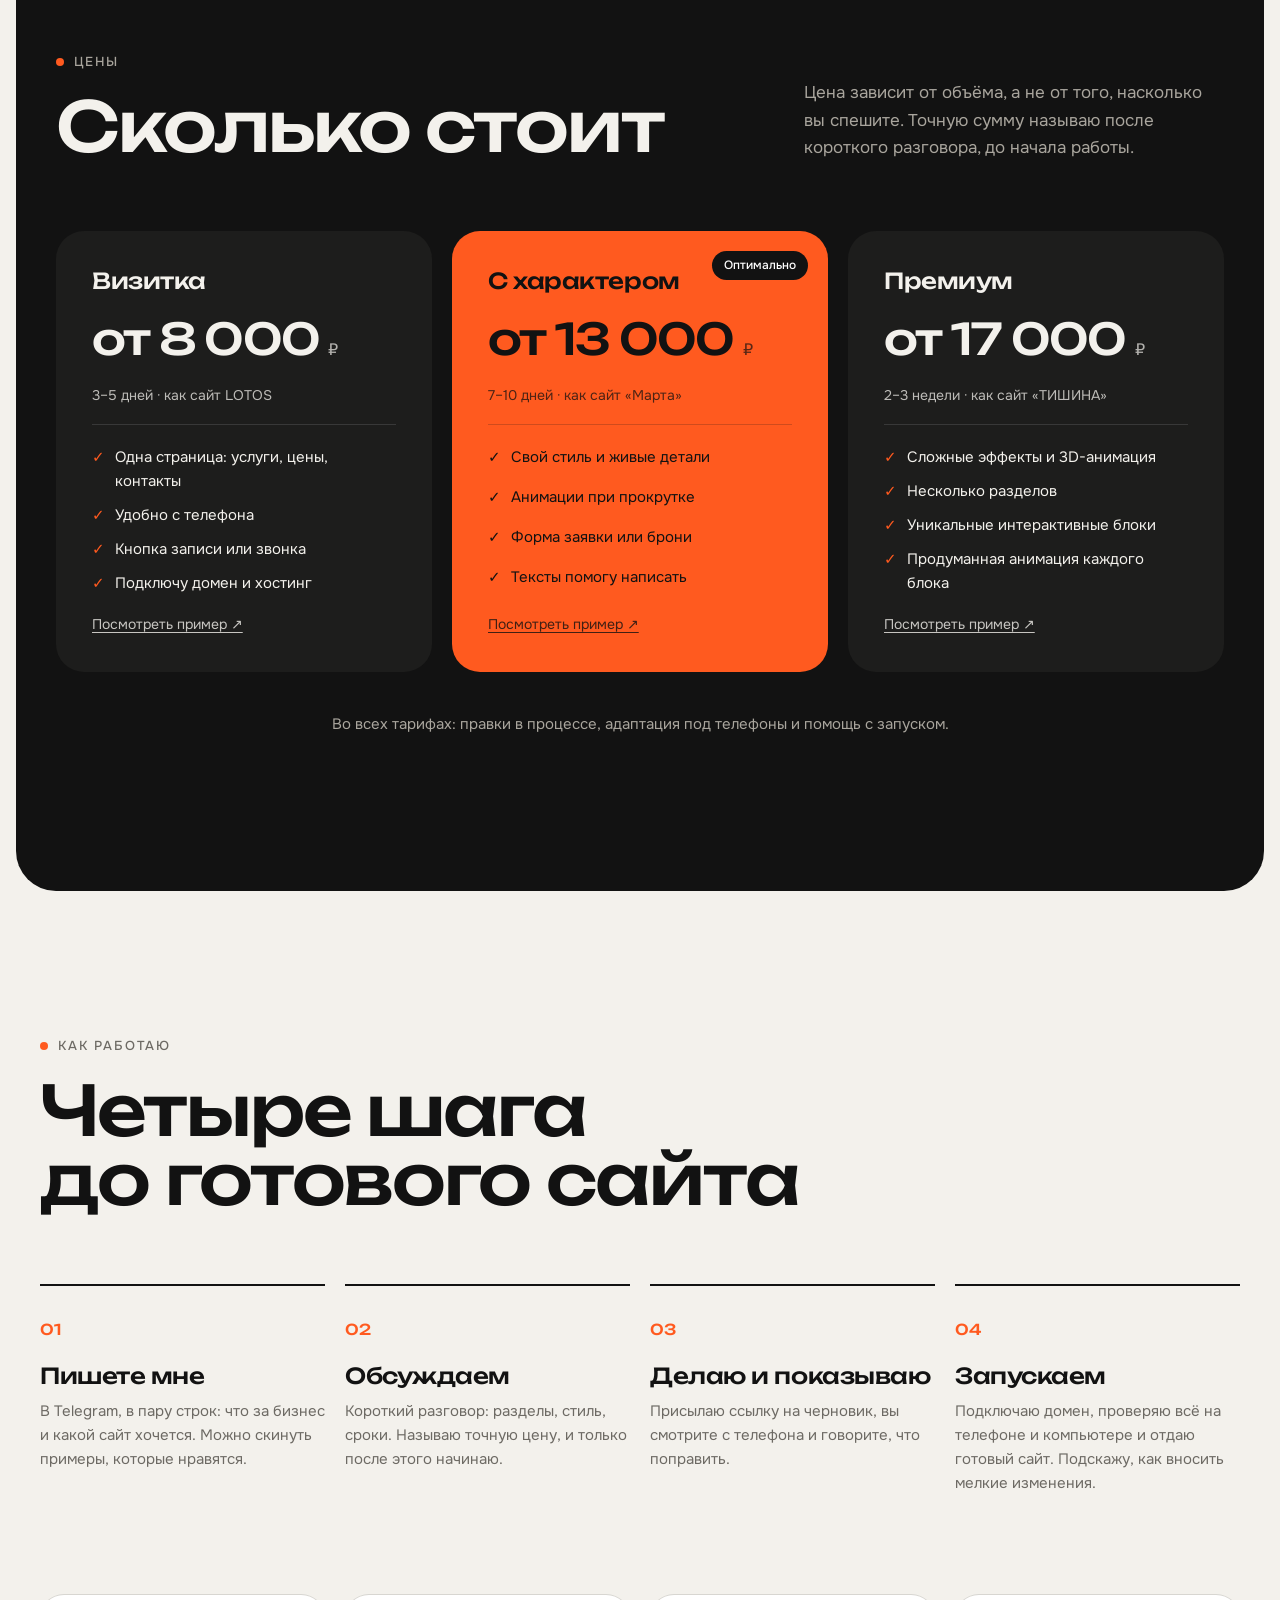
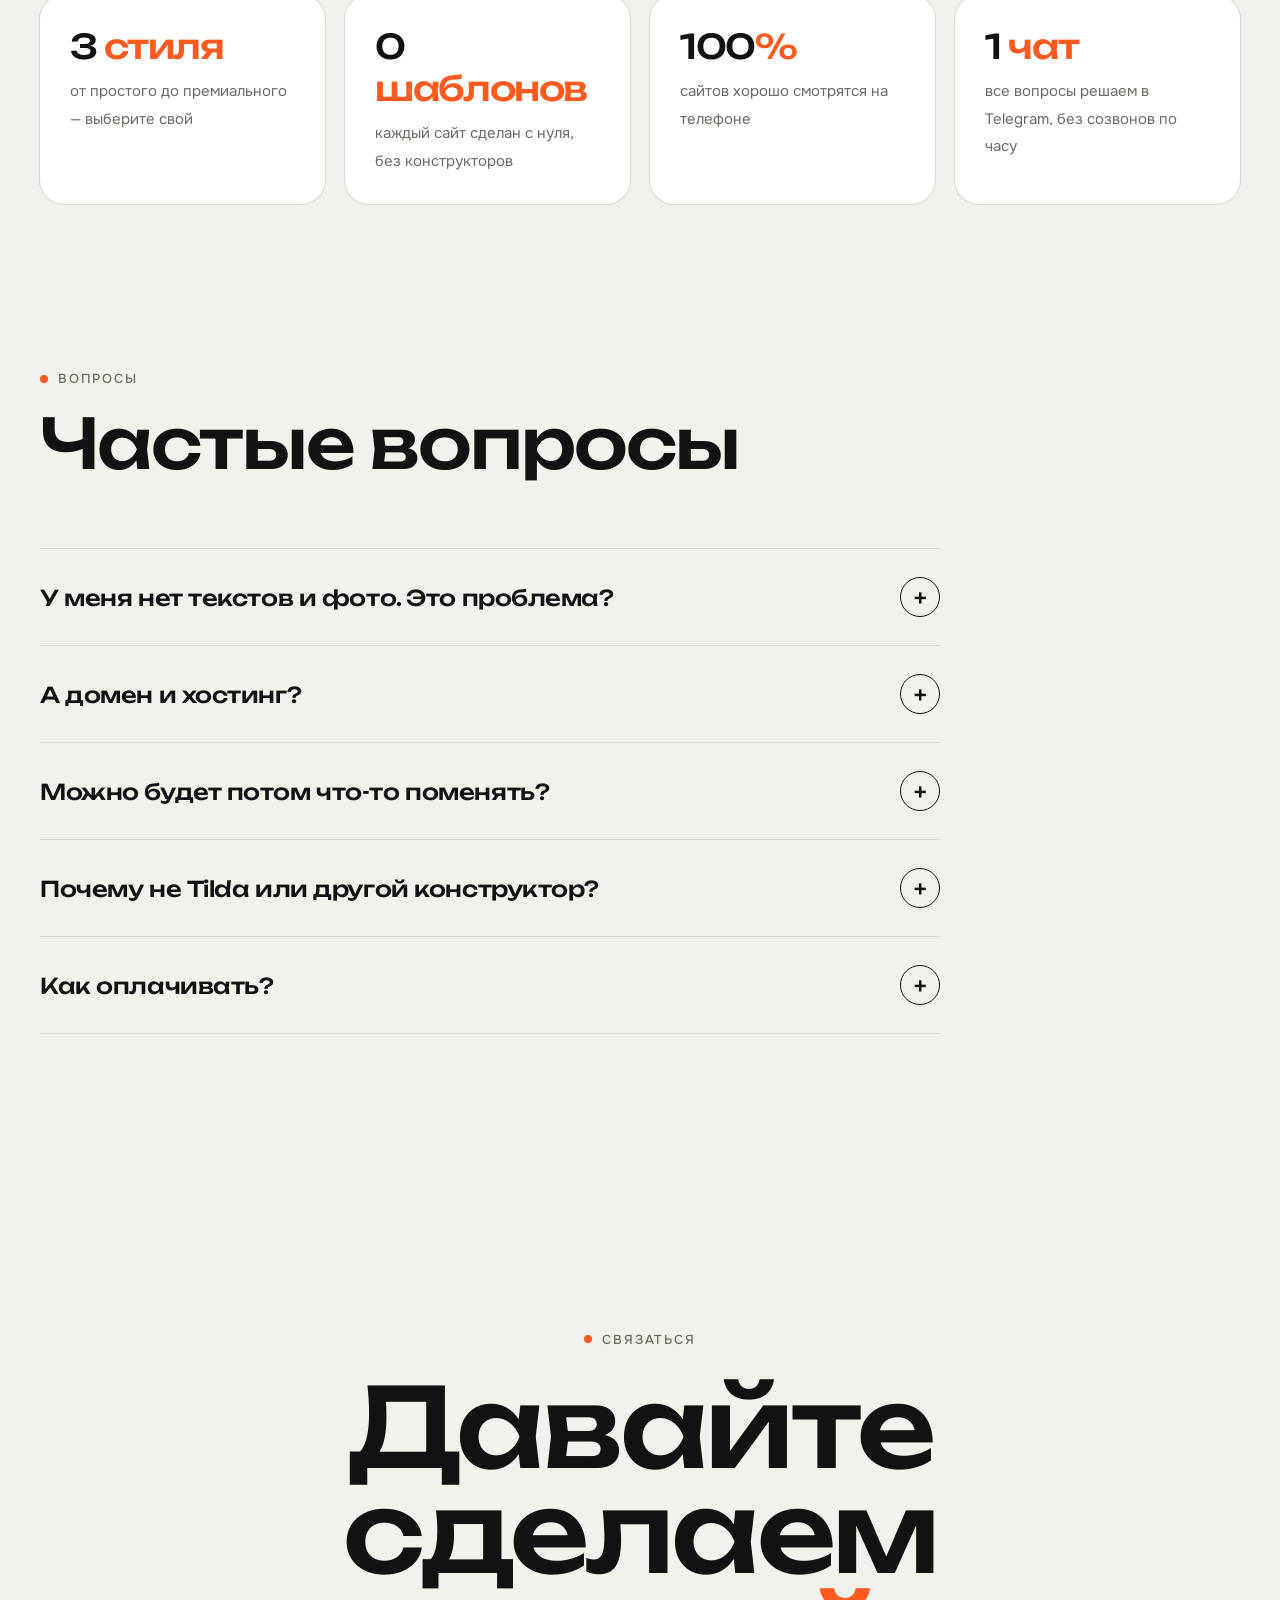
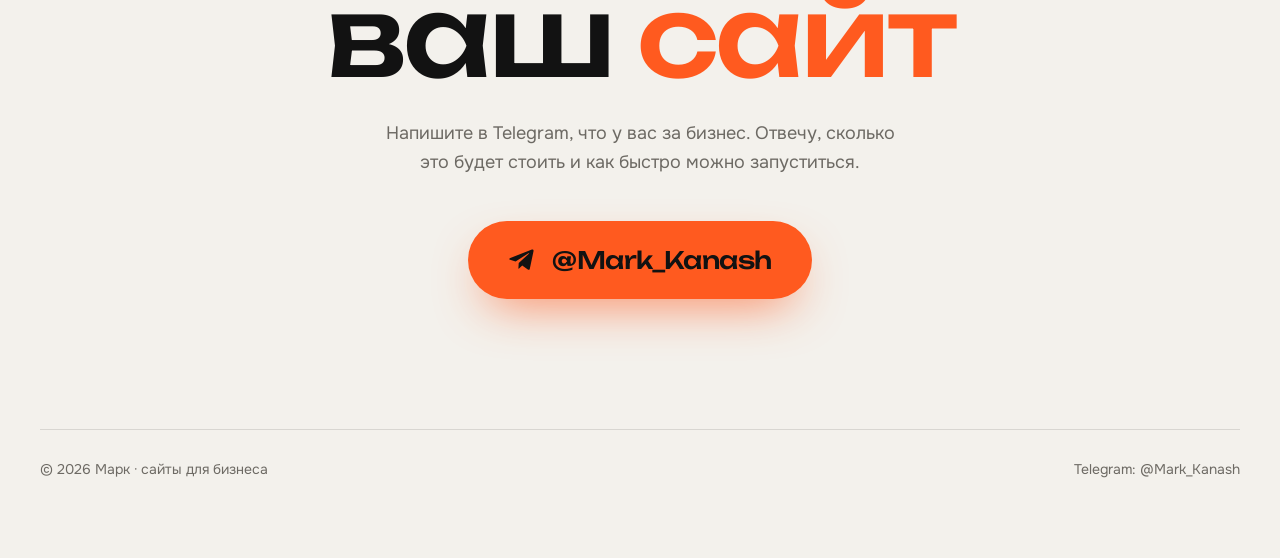
==== commit 5bc35d80: "Цены: «С характером» от 13 000, Премиум от 17 000 Co-Authored-By: Claude Opus 5.5 <noreply@anthropic" ====
--- a/index.html
+++ b/index.html
@@ -390,14 +390,14 @@
       <div class="tf hi rv">
         <span class="bd">Оптимально</span>
         <span class="nm">С характером</span>
-        <span class="pr">от 12 000 <small>₽</small></span>
+        <span class="pr">от 13 000 <small>₽</small></span>
         <span class="sr">7–10 дней · как сайт «Марта»</span>
         <ul><li>Свой стиль и живые детали</li><li>Анимации при прокрутке</li><li>Форма заявки или брони</li><li>Тексты помогу написать</li></ul>
         <span class="pm"><a href="pekarnya/" target="_blank" rel="noopener">Посмотреть пример ↗</a></span>
       </div>
       <div class="tf rv">
         <span class="nm">Премиум</span>
-        <span class="pr">от 16 000 <small>₽</small></span>
+        <span class="pr">от 17 000 <small>₽</small></span>
         <span class="sr">2–3 недели · как сайт «ТИШИНА»</span>
         <ul><li>Сложные эффекты и 3D-анимация</li><li>Несколько разделов</li><li>Уникальные интерактивные блоки</li><li>Продуманная анимация каждого блока</li></ul>
         <span class="pm"><a href="tishina/" target="_blank" rel="noopener">Посмотреть пример ↗</a></span>
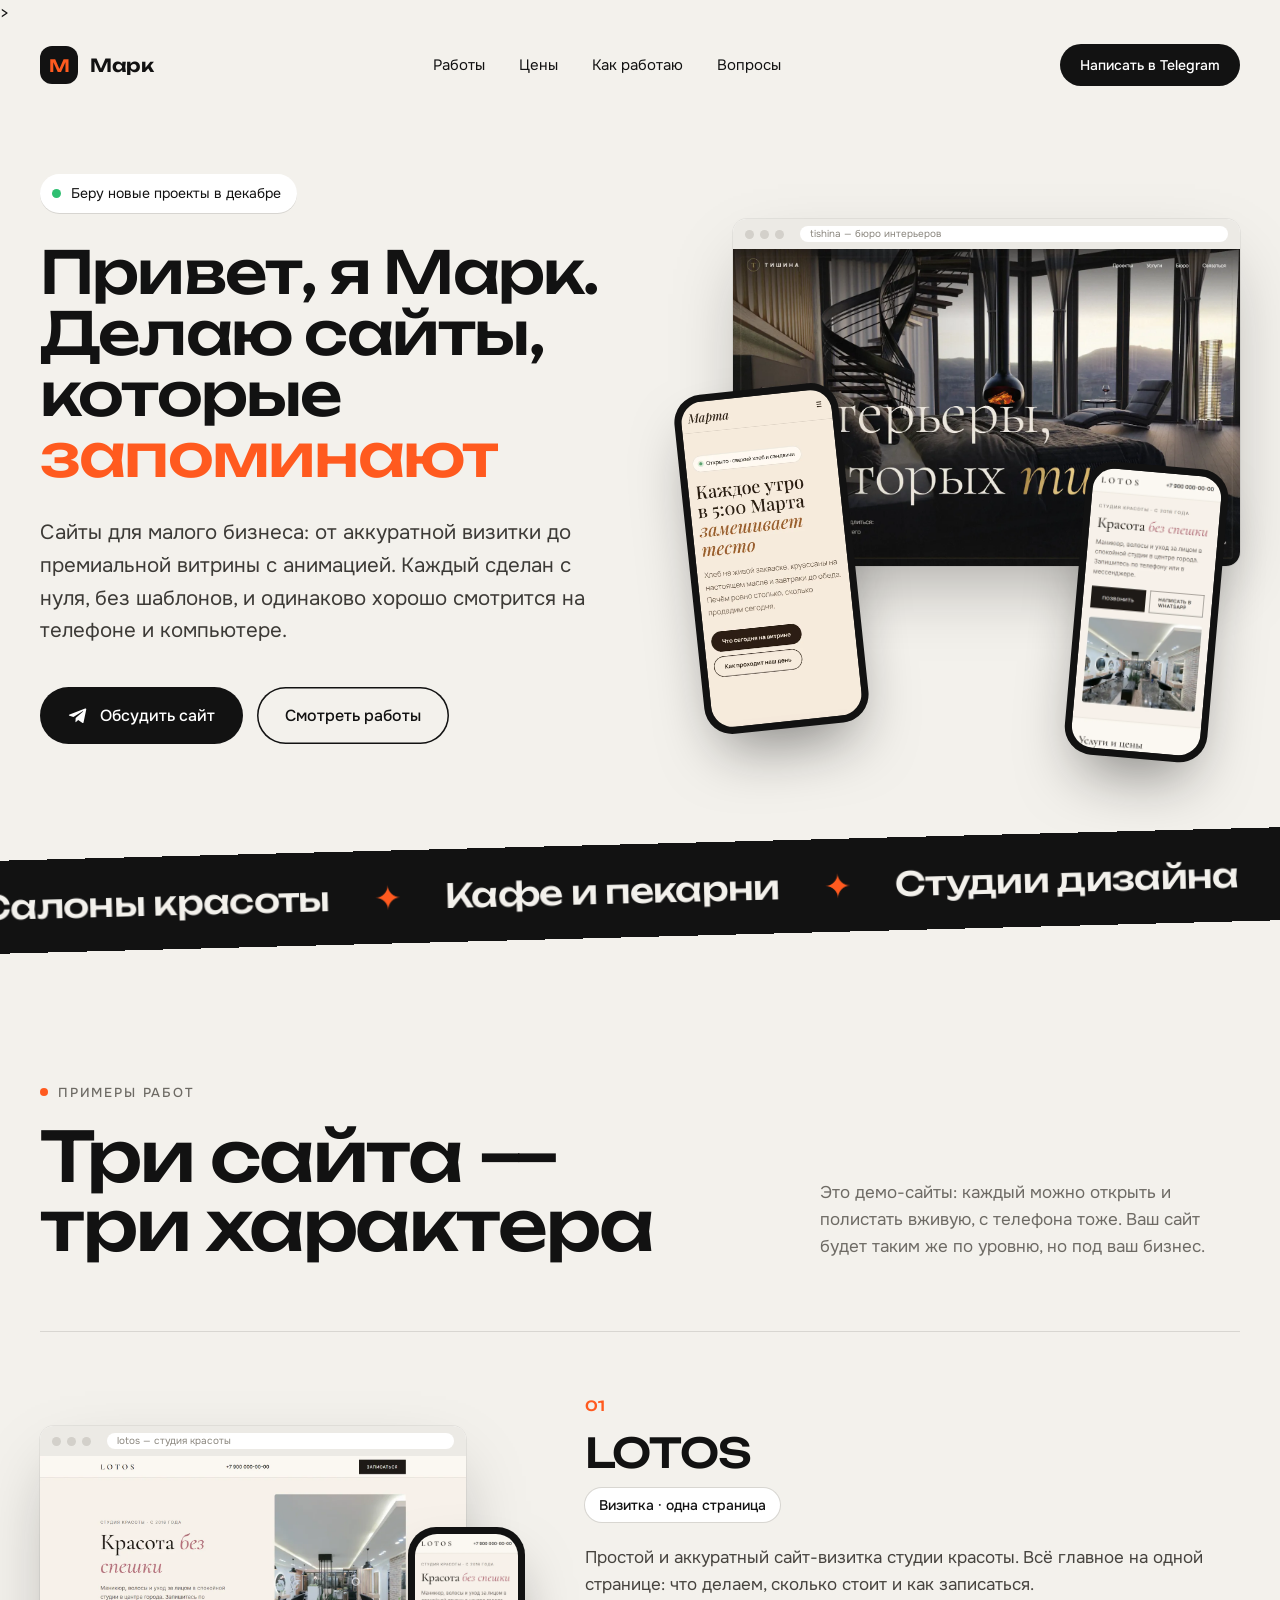
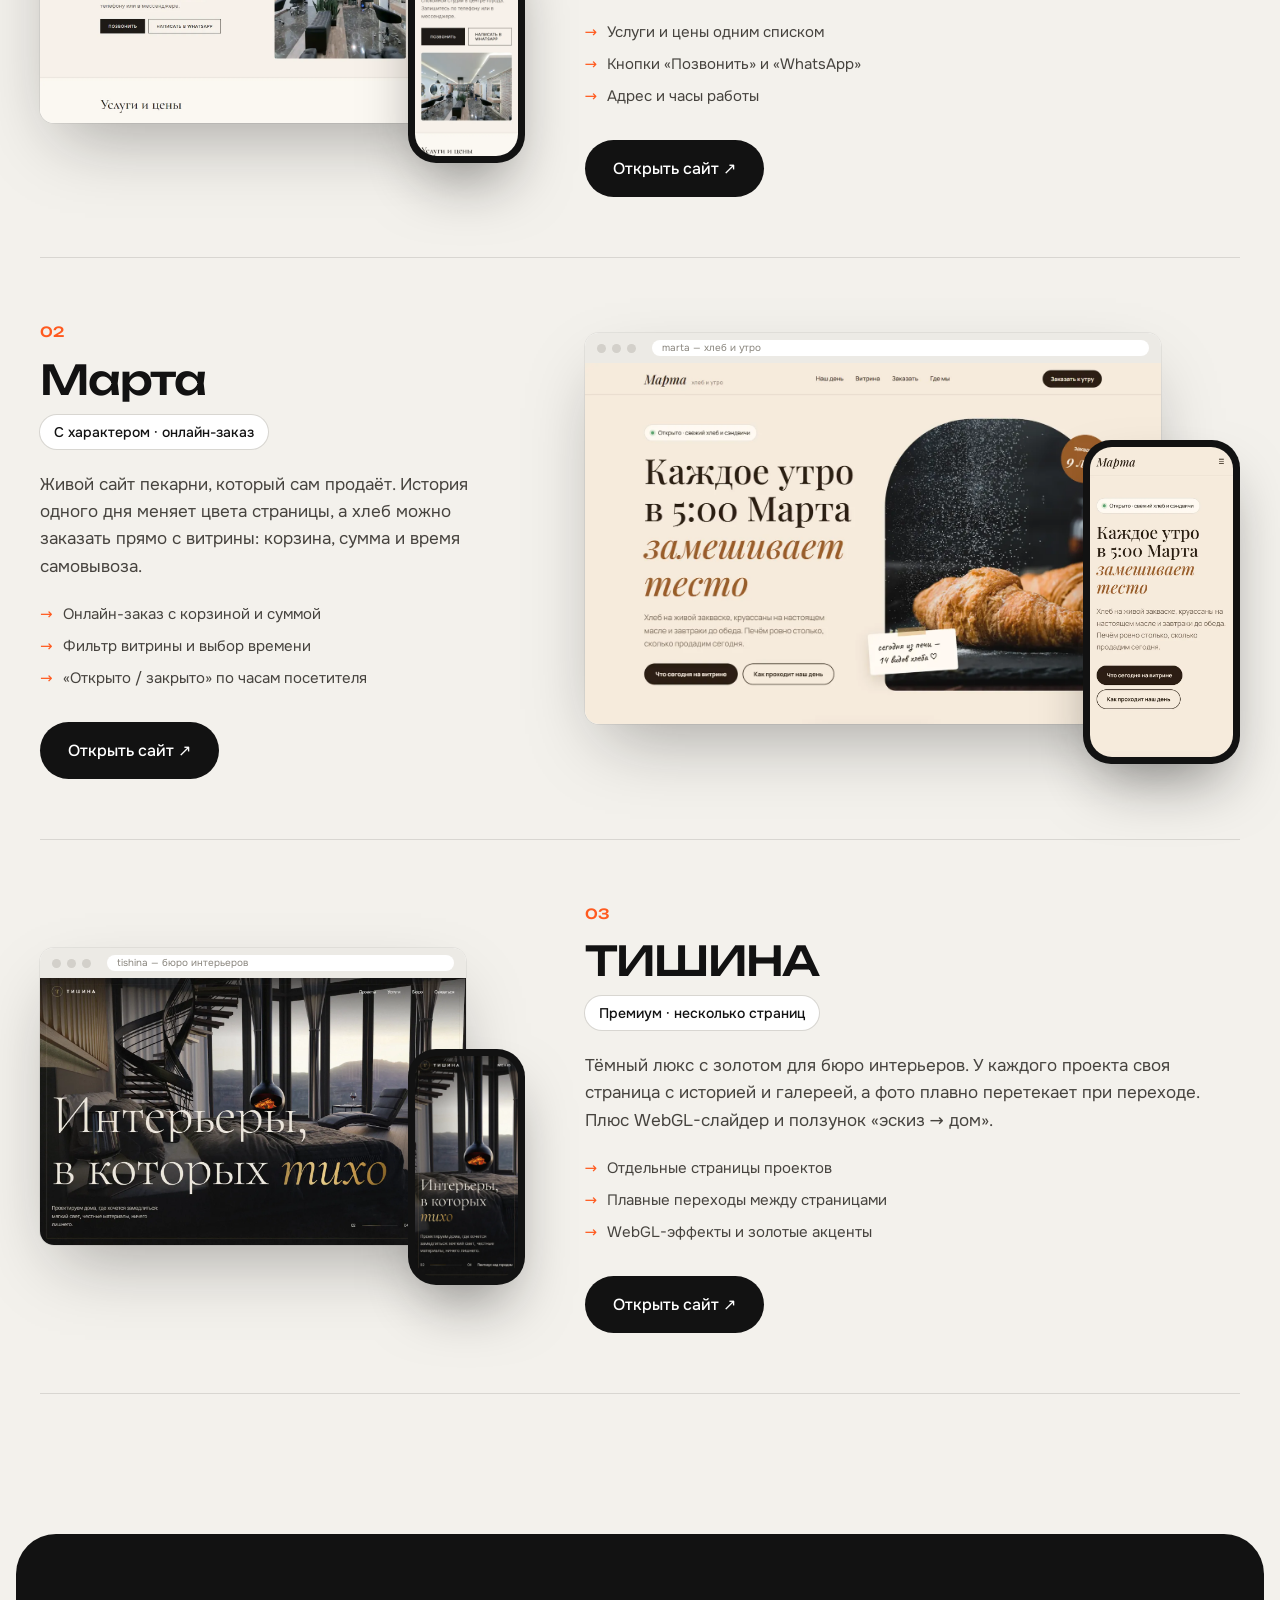
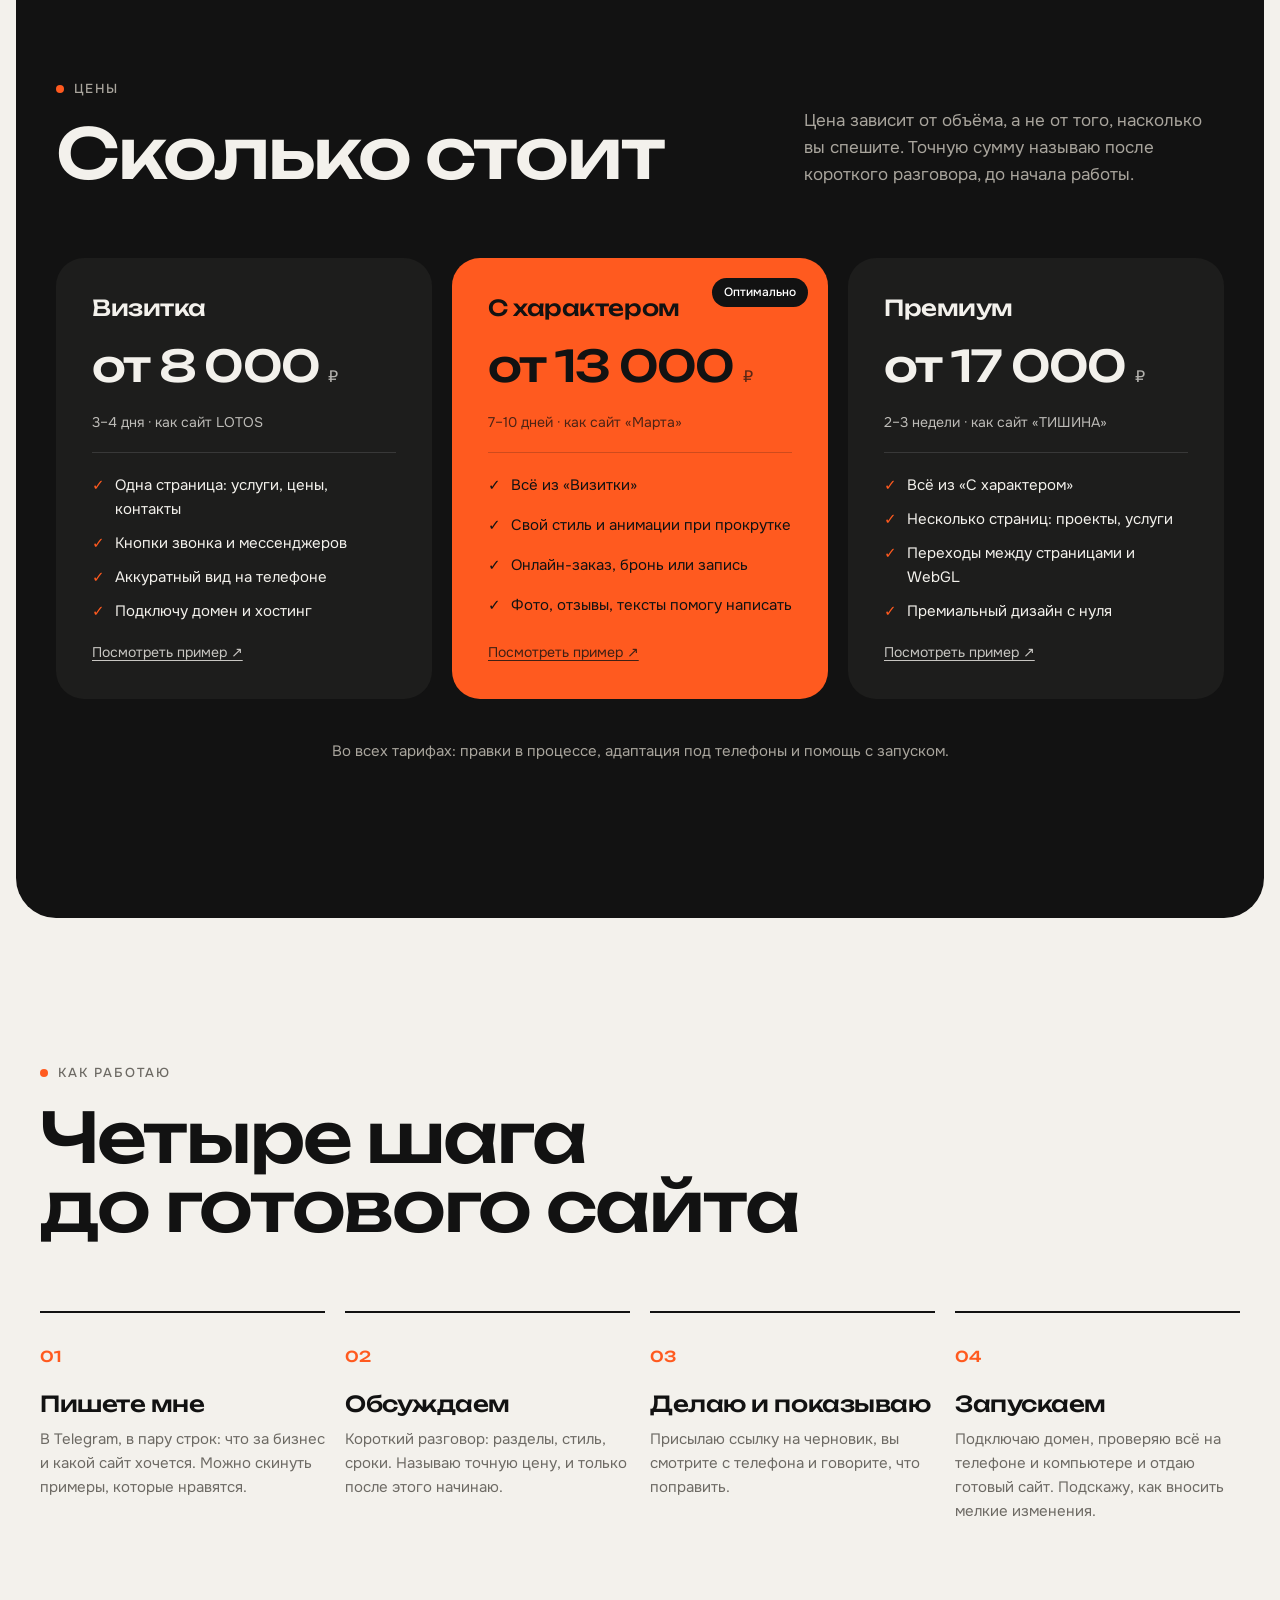
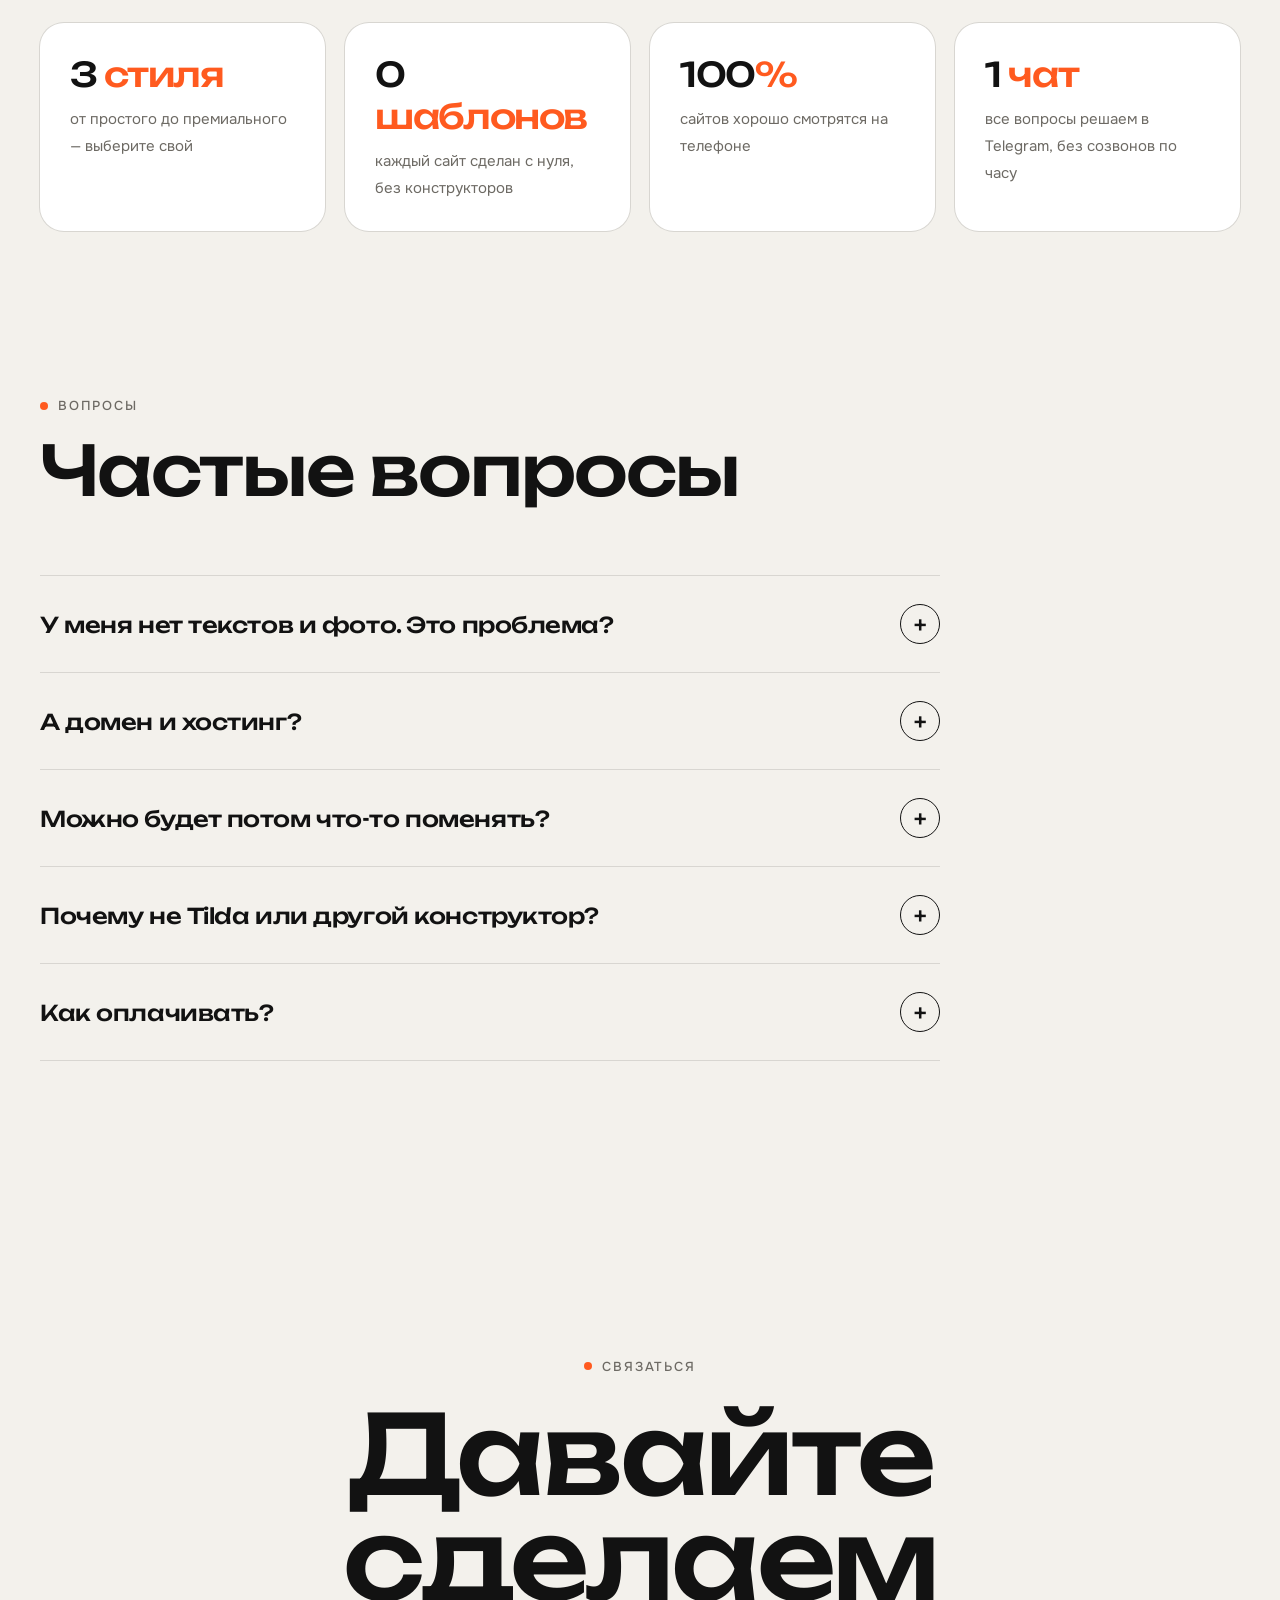
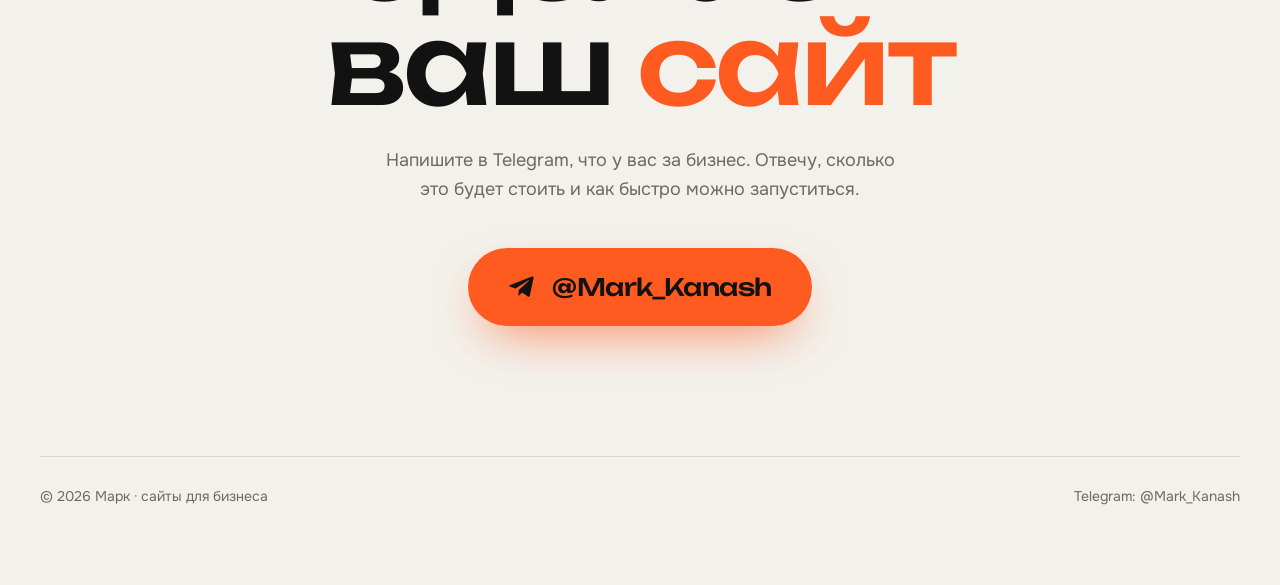
==== commit d5844736: "Три уровня сайтов: визитка, онлайн-заказ, премиум - LOTOS — простая одностраничная визитка - Марта —" ====
--- a/index.html
+++ b/index.html
@@ -333,9 +333,9 @@
       <div class="tx rv">
         <span class="no">01</span>
         <h3>LOTOS</h3>
-        <span class="tag">Просто и аккуратно</span>
-        <p>Сайт студии красоты: спокойный, светлый, без лишнего. Клиент за минуту видит услуги, цены и мастеров и сразу записывается.</p>
-        <ul><li>Услуги и цены в одном списке</li><li>Мастера с фото</li><li>Кнопка записи всегда под рукой</li></ul>
+        <span class="tag">Визитка · одна страница</span>
+        <p>Простой и аккуратный сайт-визитка студии красоты. Всё главное на одной странице: что делаем, сколько стоит и как записаться.</p>
+        <ul><li>Услуги и цены одним списком</li><li>Кнопки «Позвонить» и «WhatsApp»</li><li>Адрес и часы работы</li></ul>
         <a class="btn" href="salon/" target="_blank" rel="noopener">Открыть сайт ↗</a>
       </div>
       <a class="pic rv" href="salon/" target="_blank" rel="noopener" aria-label="Открыть сайт LOTOS">
@@ -348,9 +348,9 @@
       <div class="tx rv">
         <span class="no">02</span>
         <h3>Марта</h3>
-        <span class="tag">Живо и с характером</span>
-        <p>Сайт пекарни, который рассказывает историю одного дня: цвета меняются от утра к вечеру, а хлеб можно отложить прямо с витрины.</p>
-        <ul><li>«Открыто / закрыто» по реальному времени</li><li>Витрина с кнопкой «Отложить»</li><li>Тёплый рукописный стиль</li></ul>
+        <span class="tag">С характером · онлайн-заказ</span>
+        <p>Живой сайт пекарни, который сам продаёт. История одного дня меняет цвета страницы, а хлеб можно заказать прямо с витрины: корзина, сумма и время самовывоза.</p>
+        <ul><li>Онлайн-заказ с корзиной и суммой</li><li>Фильтр витрины и выбор времени</li><li>«Открыто / закрыто» по часам посетителя</li></ul>
         <a class="btn" href="pekarnya/" target="_blank" rel="noopener">Открыть сайт ↗</a>
       </div>
       <a class="pic rv" href="pekarnya/" target="_blank" rel="noopener" aria-label="Открыть сайт пекарни Марта">
@@ -363,9 +363,9 @@
       <div class="tx rv">
         <span class="no">03</span>
         <h3>ТИШИНА</h3>
-        <span class="tag">Премиум с эффектами</span>
-        <p>Сайт бюро интерьеров уровня дорогих студий: фото перетекают друг в друга, проекты ложатся стопкой, а эскиз комнаты превращается в готовый дом под ползунком.</p>
-        <ul><li>Фото, которые перетекают друг в друга</li><li>Ползунок «эскиз → дом»</li><li>Тёмный премиальный стиль</li></ul>
+        <span class="tag">Премиум · несколько страниц</span>
+        <p>Тёмный люкс с золотом для бюро интерьеров. У каждого проекта своя страница с историей и галереей, а фото плавно перетекает при переходе. Плюс WebGL-слайдер и ползунок «эскиз → дом».</p>
+        <ul><li>Отдельные страницы проектов</li><li>Плавные переходы между страницами</li><li>WebGL-эффекты и золотые акценты</li></ul>
         <a class="btn" href="tishina/" target="_blank" rel="noopener">Открыть сайт ↗</a>
       </div>
       <a class="pic rv" href="tishina/" target="_blank" rel="noopener" aria-label="Открыть сайт бюро ТИШИНА">
@@ -383,8 +383,8 @@
       <div class="tf rv">
         <span class="nm">Визитка</span>
         <span class="pr">от 8 000 <small>₽</small></span>
-        <span class="sr">3–5 дней · как сайт LOTOS</span>
-        <ul><li>Одна страница: услуги, цены, контакты</li><li>Удобно с телефона</li><li>Кнопка записи или звонка</li><li>Подключу домен и хостинг</li></ul>
+        <span class="sr">3–4 дня · как сайт LOTOS</span>
+        <ul><li>Одна страница: услуги, цены, контакты</li><li>Кнопки звонка и мессенджеров</li><li>Аккуратный вид на телефоне</li><li>Подключу домен и хостинг</li></ul>
         <span class="pm"><a href="salon/" target="_blank" rel="noopener">Посмотреть пример ↗</a></span>
       </div>
       <div class="tf hi rv">
@@ -392,14 +392,14 @@
         <span class="nm">С характером</span>
         <span class="pr">от 13 000 <small>₽</small></span>
         <span class="sr">7–10 дней · как сайт «Марта»</span>
-        <ul><li>Свой стиль и живые детали</li><li>Анимации при прокрутке</li><li>Форма заявки или брони</li><li>Тексты помогу написать</li></ul>
+        <ul><li>Всё из «Визитки»</li><li>Свой стиль и анимации при прокрутке</li><li>Онлайн-заказ, бронь или запись</li><li>Фото, отзывы, тексты помогу написать</li></ul>
         <span class="pm"><a href="pekarnya/" target="_blank" rel="noopener">Посмотреть пример ↗</a></span>
       </div>
       <div class="tf rv">
         <span class="nm">Премиум</span>
         <span class="pr">от 17 000 <small>₽</small></span>
         <span class="sr">2–3 недели · как сайт «ТИШИНА»</span>
-        <ul><li>Сложные эффекты и 3D-анимация</li><li>Несколько разделов</li><li>Уникальные интерактивные блоки</li><li>Продуманная анимация каждого блока</li></ul>
+        <ul><li>Всё из «С характером»</li><li>Несколько страниц: проекты, услуги</li><li>Переходы между страницами и WebGL</li><li>Премиальный дизайн с нуля</li></ul>
         <span class="pm"><a href="tishina/" target="_blank" rel="noopener">Посмотреть пример ↗</a></span>
       </div>
     </div>
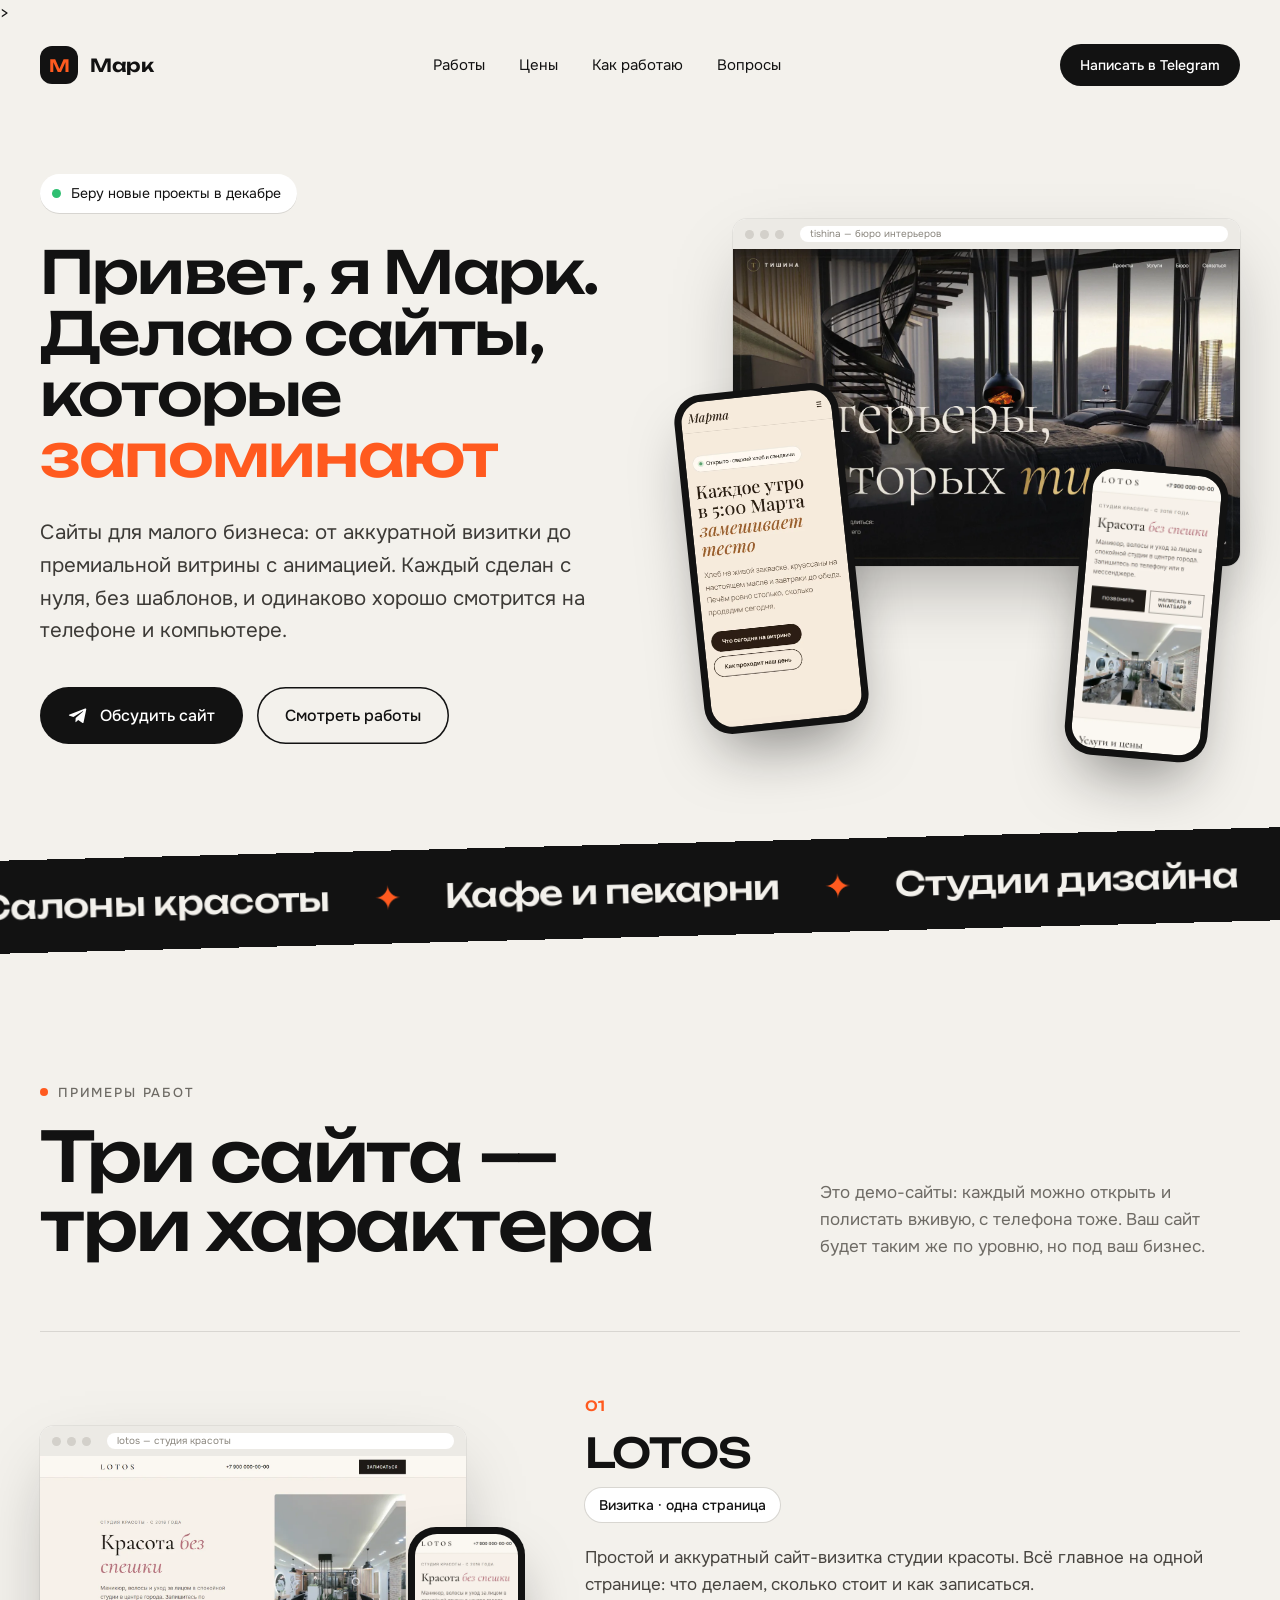
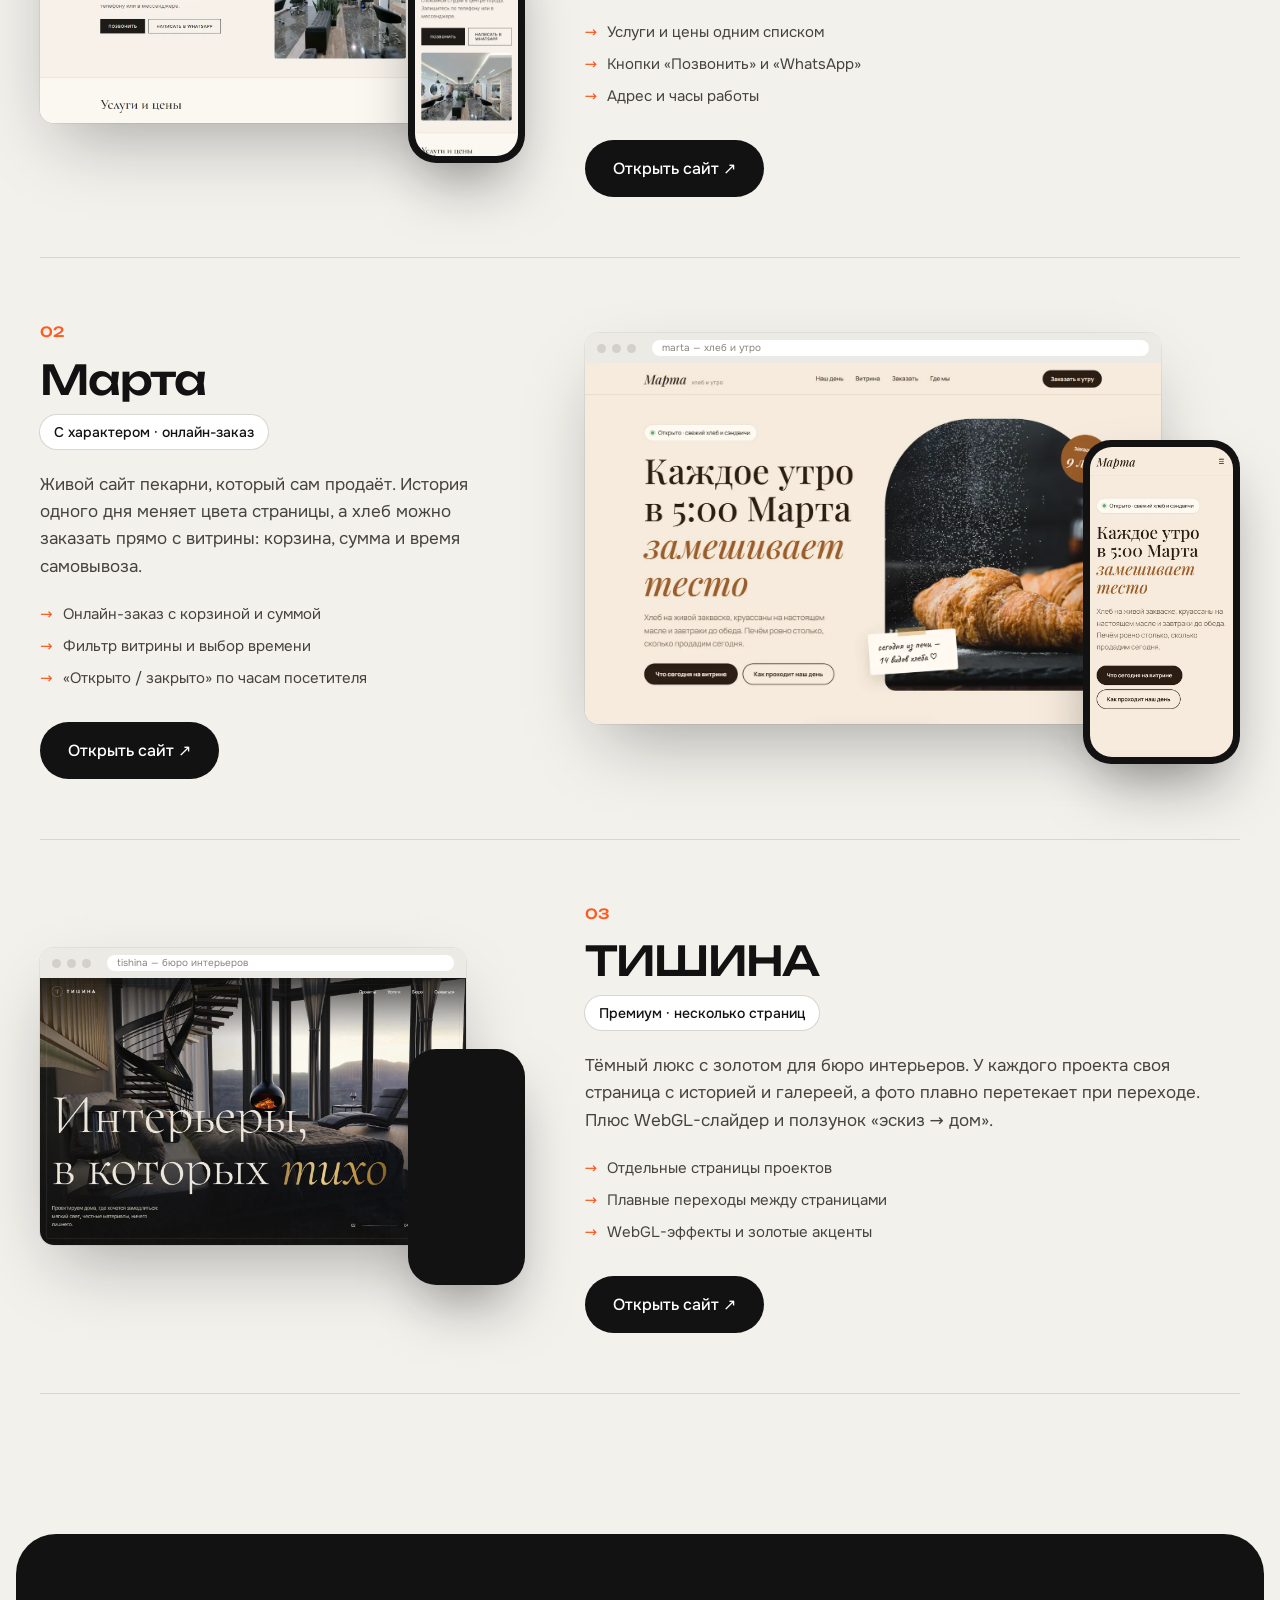
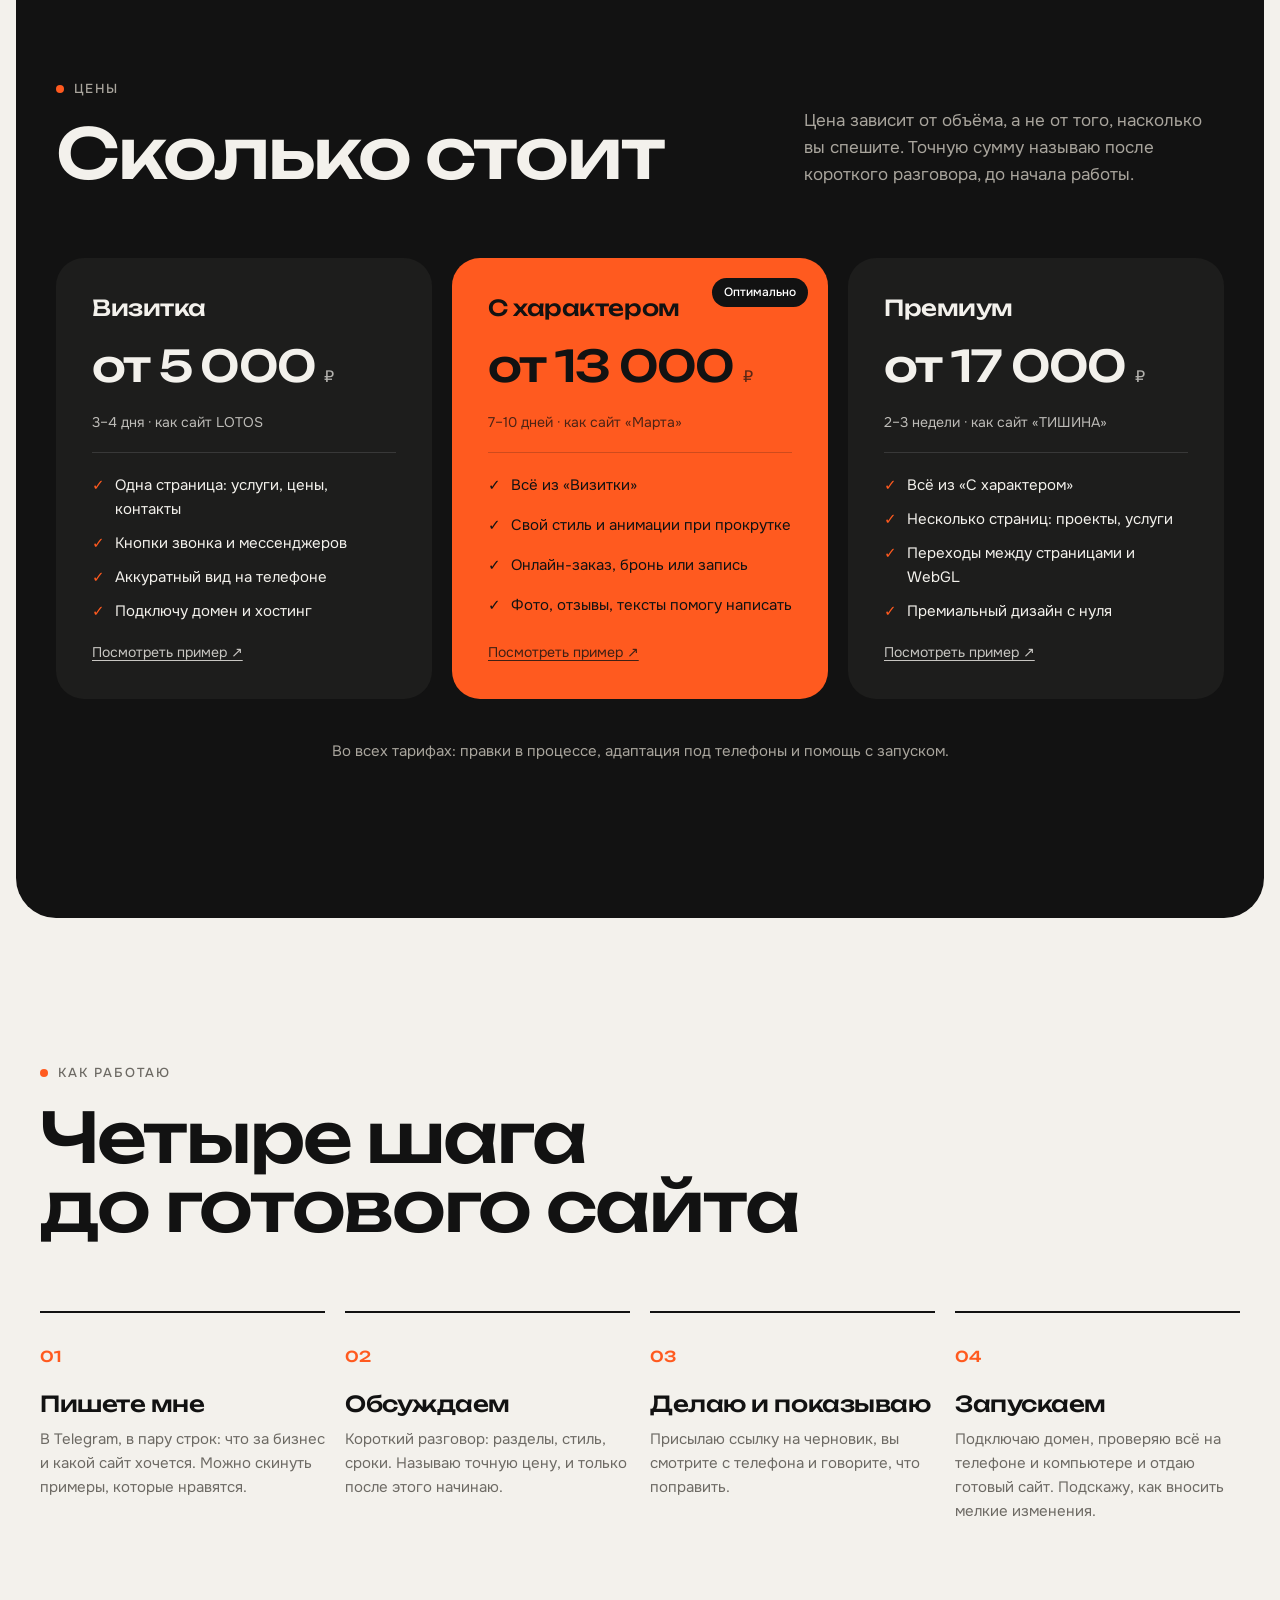
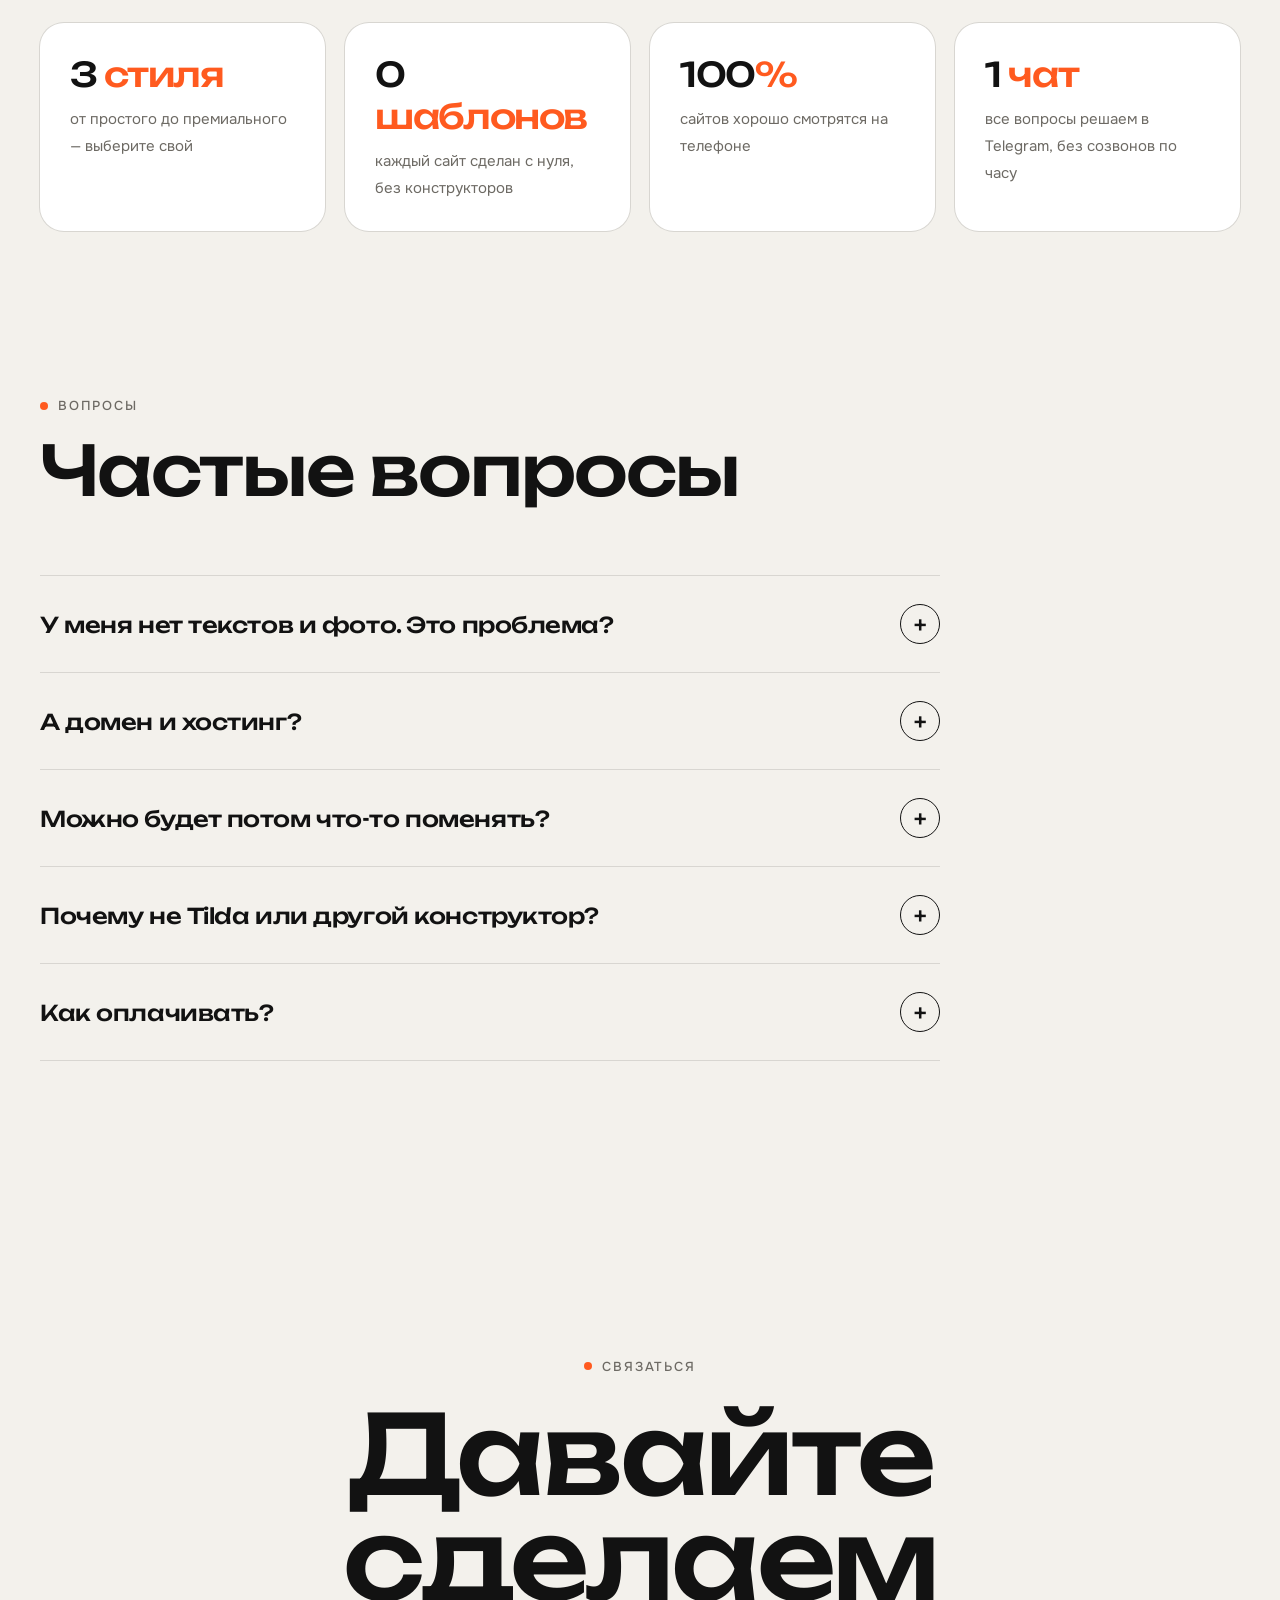
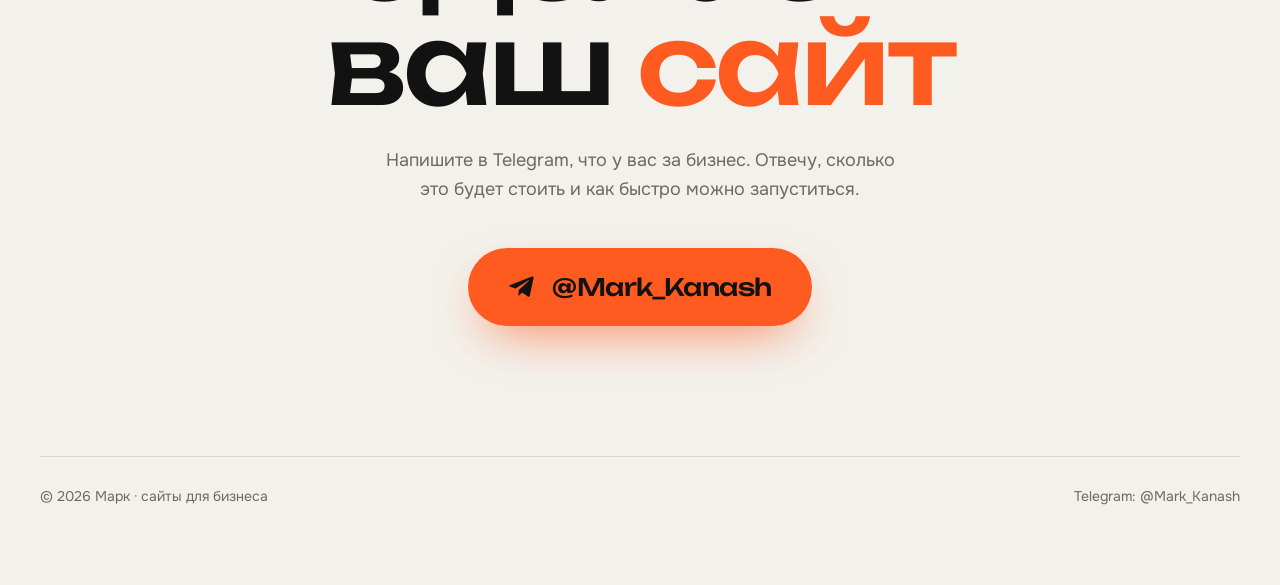
==== commit 8f363fd6: "Визитка от 5 000, плавный старт премиума, сайт открывается с начала - ТИШИНА: лёгкая заставка на вид" ====
--- a/index.html
+++ b/index.html
@@ -6,6 +6,7 @@
 <title>Марк — сайты для бизнеса</title>
 <meta name="description" content="Делаю сайты для малого бизнеса: от аккуратной визитки до премиальной витрины с анимацией. Сайты с нуля, без шаблонов. Пишите в Telegram @Mark_Kanash.">>
 <meta name="theme-color" content="#f3f1ec">
+<script>/* всегда открываться с начала: браузер не возвращает на место, где листали в прошлый раз */if('scrollRestoration' in history)history.scrollRestoration='manual';</script>
 <meta property="og:title" content="Марк — сайты для бизнеса">
 <meta property="og:description" content="От аккуратной визитки до премиальной витрины с анимацией. Telegram: @Mark_Kanash">
 <meta property="og:image" content="img/dizayn_pc.webp">
@@ -382,7 +383,7 @@
     <div class="tarif">
       <div class="tf rv">
         <span class="nm">Визитка</span>
-        <span class="pr">от 8 000 <small>₽</small></span>
+        <span class="pr">от 5 000 <small>₽</small></span>
         <span class="sr">3–4 дня · как сайт LOTOS</span>
         <ul><li>Одна страница: услуги, цены, контакты</li><li>Кнопки звонка и мессенджеров</li><li>Аккуратный вид на телефоне</li><li>Подключу домен и хостинг</li></ul>
         <span class="pm"><a href="salon/" target="_blank" rel="noopener">Посмотреть пример ↗</a></span>
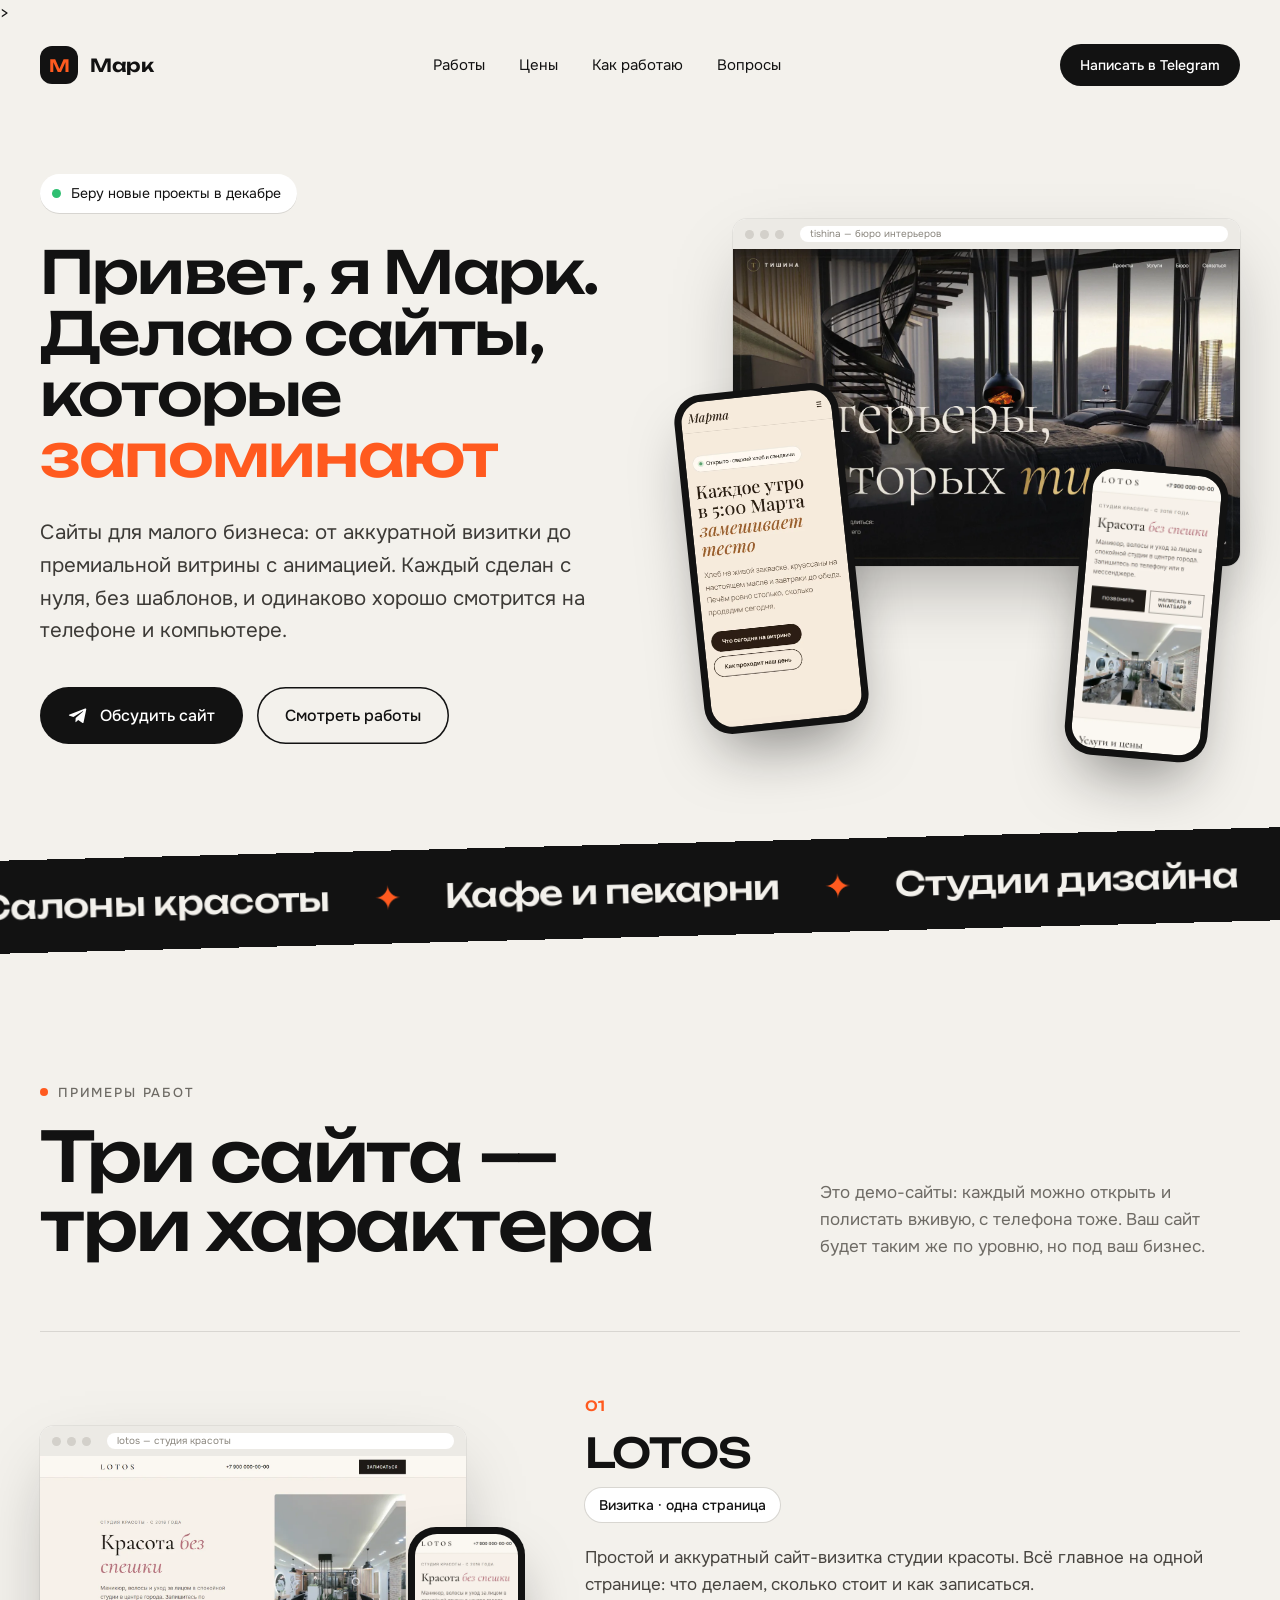
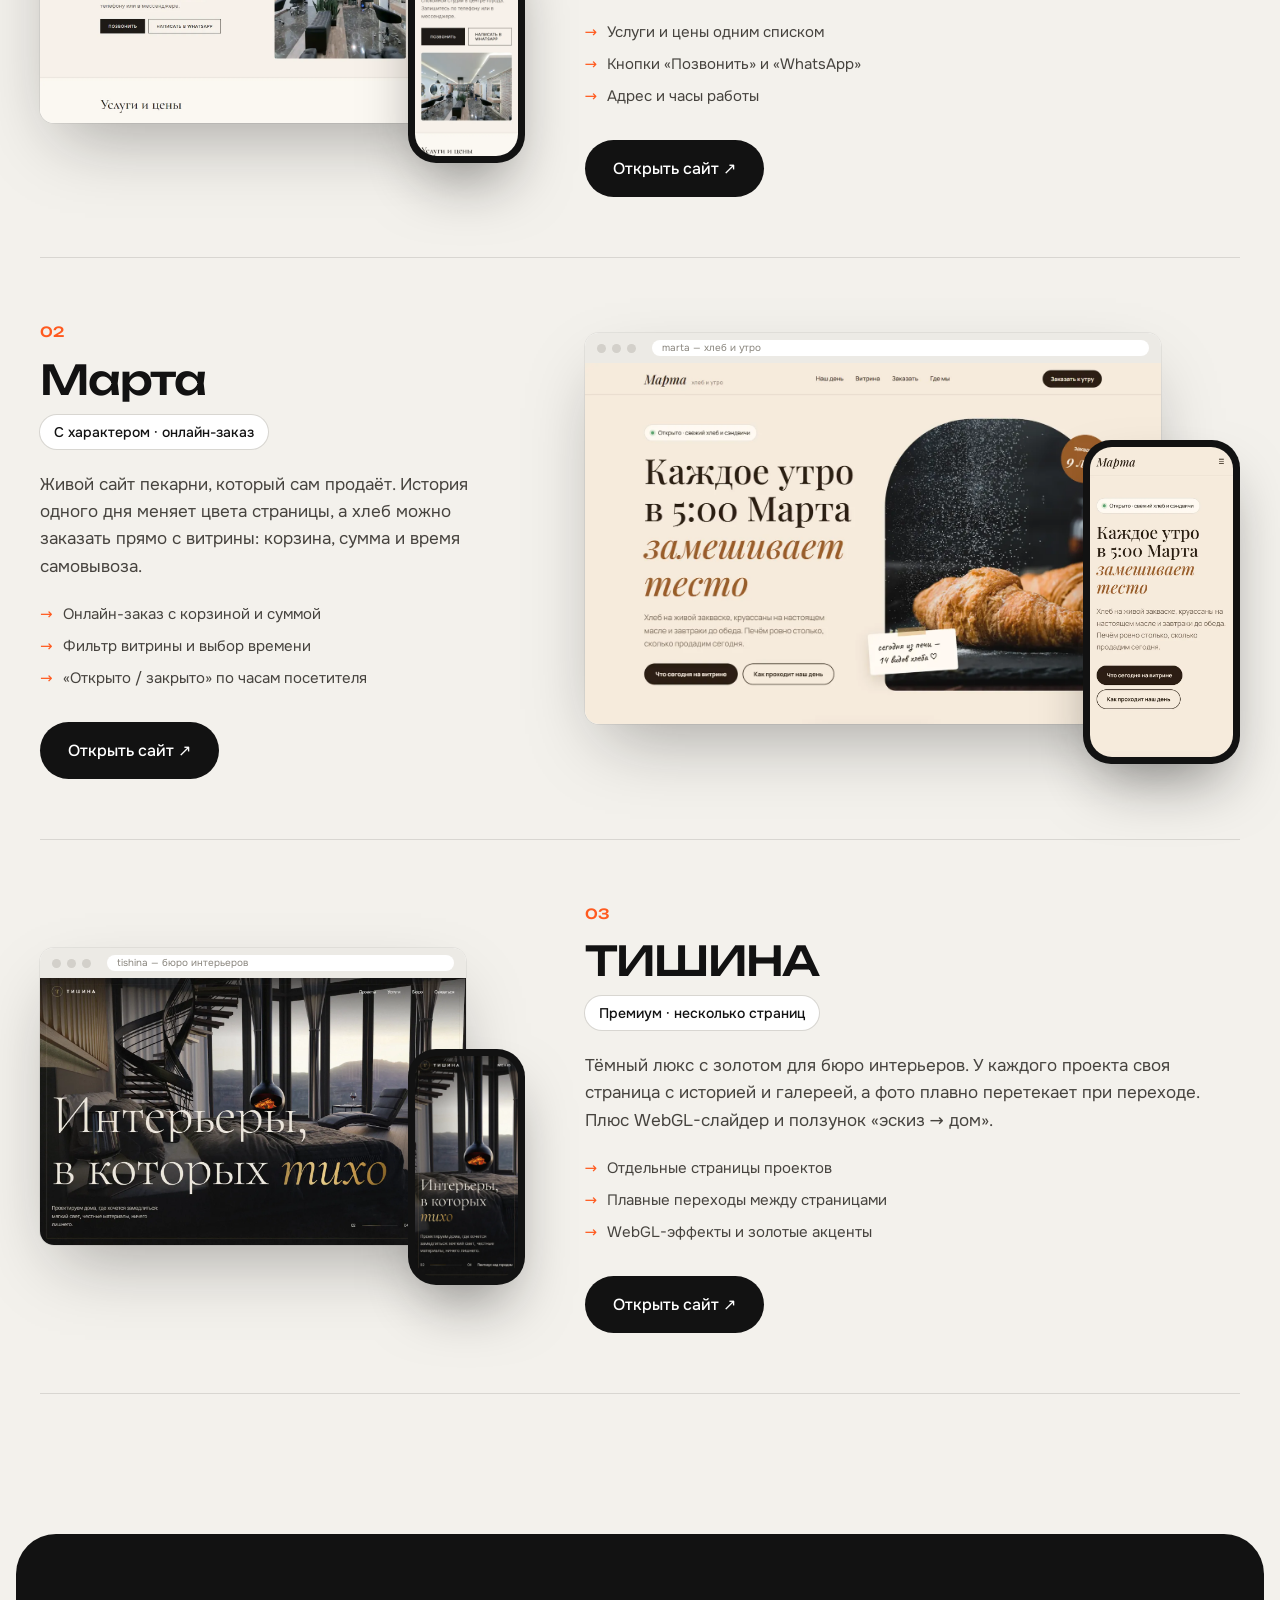
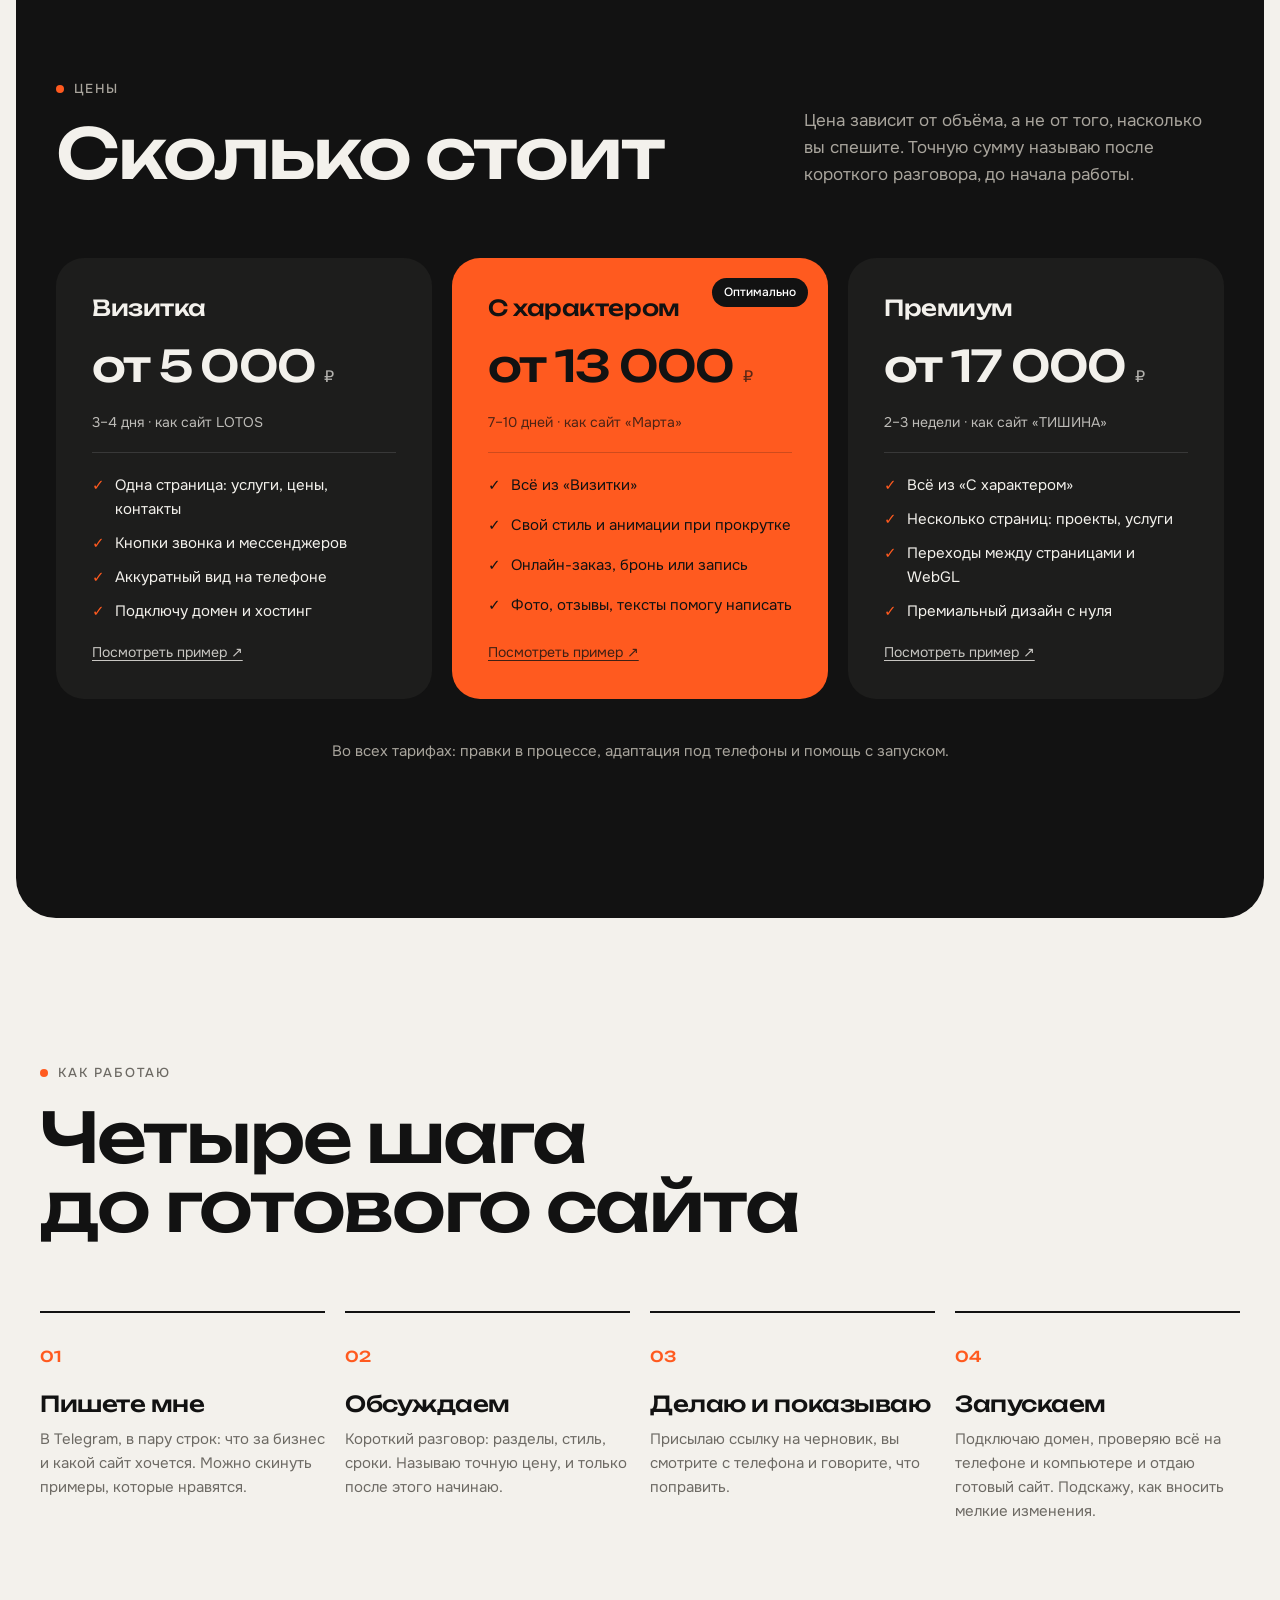
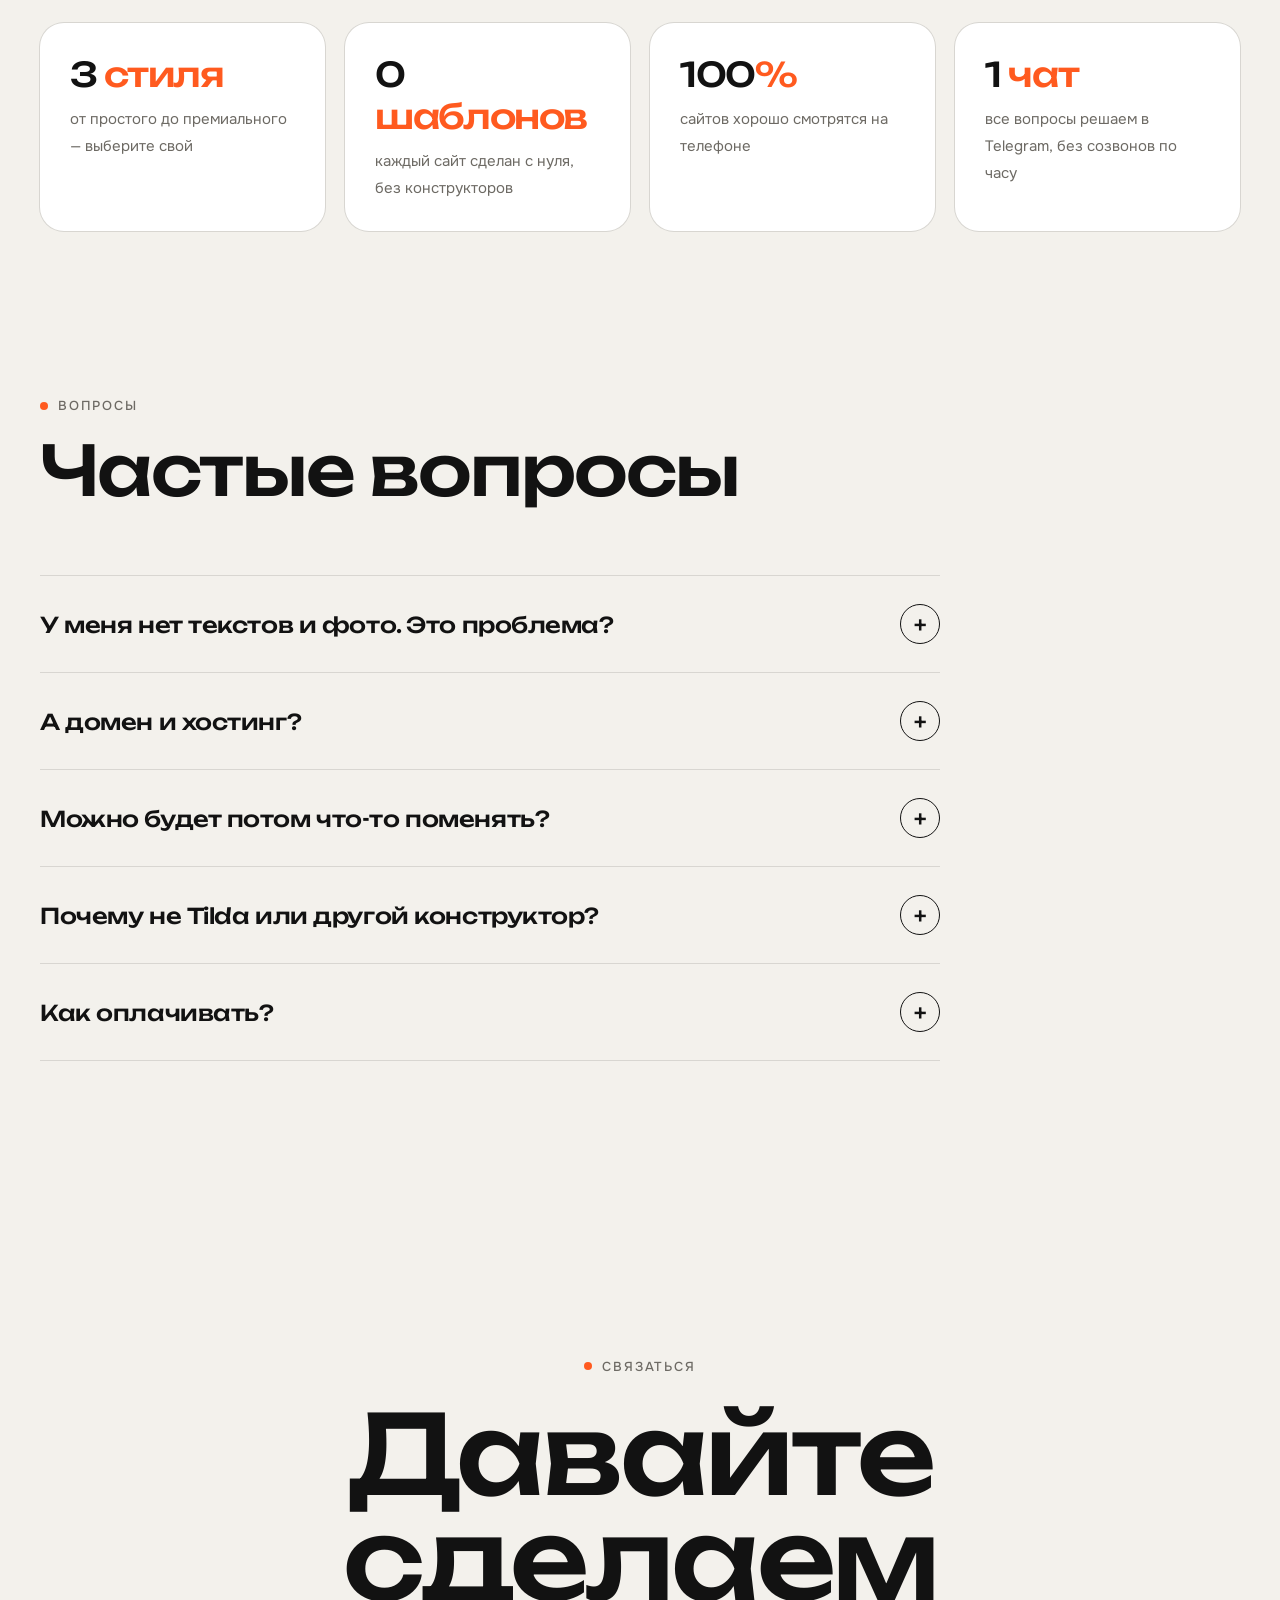
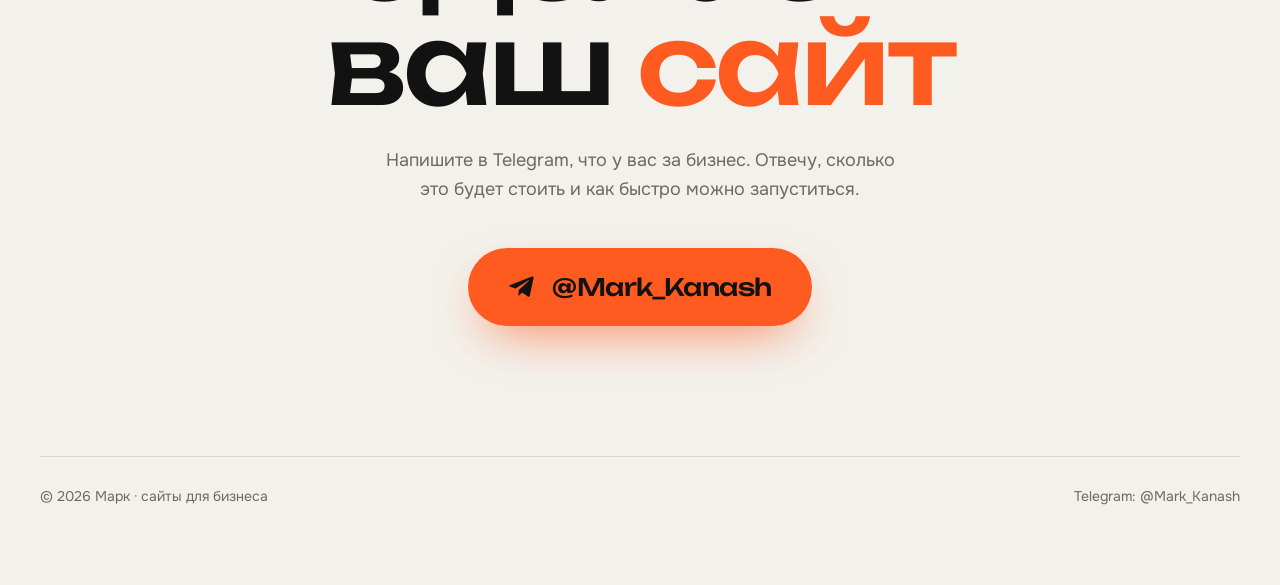
==== commit 4a389ac9: "Старт сверху без меток в адресе, лёгкий премиум на телефоне - Все сайты: ссылки на блоки больше не д" ====
--- a/index.html
+++ b/index.html
@@ -6,7 +6,8 @@
 <title>Марк — сайты для бизнеса</title>
 <meta name="description" content="Делаю сайты для малого бизнеса: от аккуратной визитки до премиальной витрины с анимацией. Сайты с нуля, без шаблонов. Пишите в Telegram @Mark_Kanash.">>
 <meta name="theme-color" content="#f3f1ec">
-<script>/* всегда открываться с начала: браузер не возвращает на место, где листали в прошлый раз */if('scrollRestoration' in history)history.scrollRestoration='manual';</script>
+<script>/* старт всегда сверху: браузер не возвращает к старой прокрутке и к метке #… в адресе (кроме переходов внутри сайта) */if('scrollRestoration' in history)history.scrollRestoration='manual';if(location.hash&&!document.referrer.startsWith(location.origin)){history.replaceState(null,'',location.pathname+location.search);window.__vverh=1}</script>
+
 <meta property="og:title" content="Марк — сайты для бизнеса">
 <meta property="og:description" content="От аккуратной визитки до премиальной витрины с анимацией. Telegram: @Mark_Kanash">
 <meta property="og:image" content="img/dizayn_pc.webp">
@@ -289,6 +290,8 @@
   footer{margin-top:90px}
 }
 @media (max-width:420px){.pl{grid-template-columns:1fr}.btn{padding:16px 22px}}
+
+[id]{scroll-margin-top:84px}
 </style>
 </head>
 <body>
@@ -474,5 +477,14 @@
 document.querySelectorAll('.q button').forEach(b=>b.onclick=()=>{const q=b.parentElement,o=q.classList.toggle('open');b.setAttribute('aria-expanded',o)});
 })();
 </script>
+<script>
+(()=>{/* кнопки-ссылки на блоки страницы: плавная прокрутка без метки #… в адресе */
+const r=document.documentElement,vverh=()=>{if(window.__vverh&&!window.__tronul){r.style.scrollBehavior='auto';scrollTo(0,0);r.style.scrollBehavior=''}};
+['touchstart','wheel','keydown'].forEach(t=>addEventListener(t,()=>window.__tronul=1,{once:true,passive:true}));
+vverh();addEventListener('load',vverh);
+document.addEventListener('click',e=>{const a=e.target.closest('a[href^="#"]');if(!a)return;const h=a.getAttribute('href');if(h.length<2)return;const el=document.getElementById(h.slice(1));if(!el)return;
+  e.preventDefault();el.scrollIntoView({behavior:matchMedia('(prefers-reduced-motion: reduce)').matches?'auto':'smooth',block:'start'})});
+})();
+</script>
 </body>
 </html>
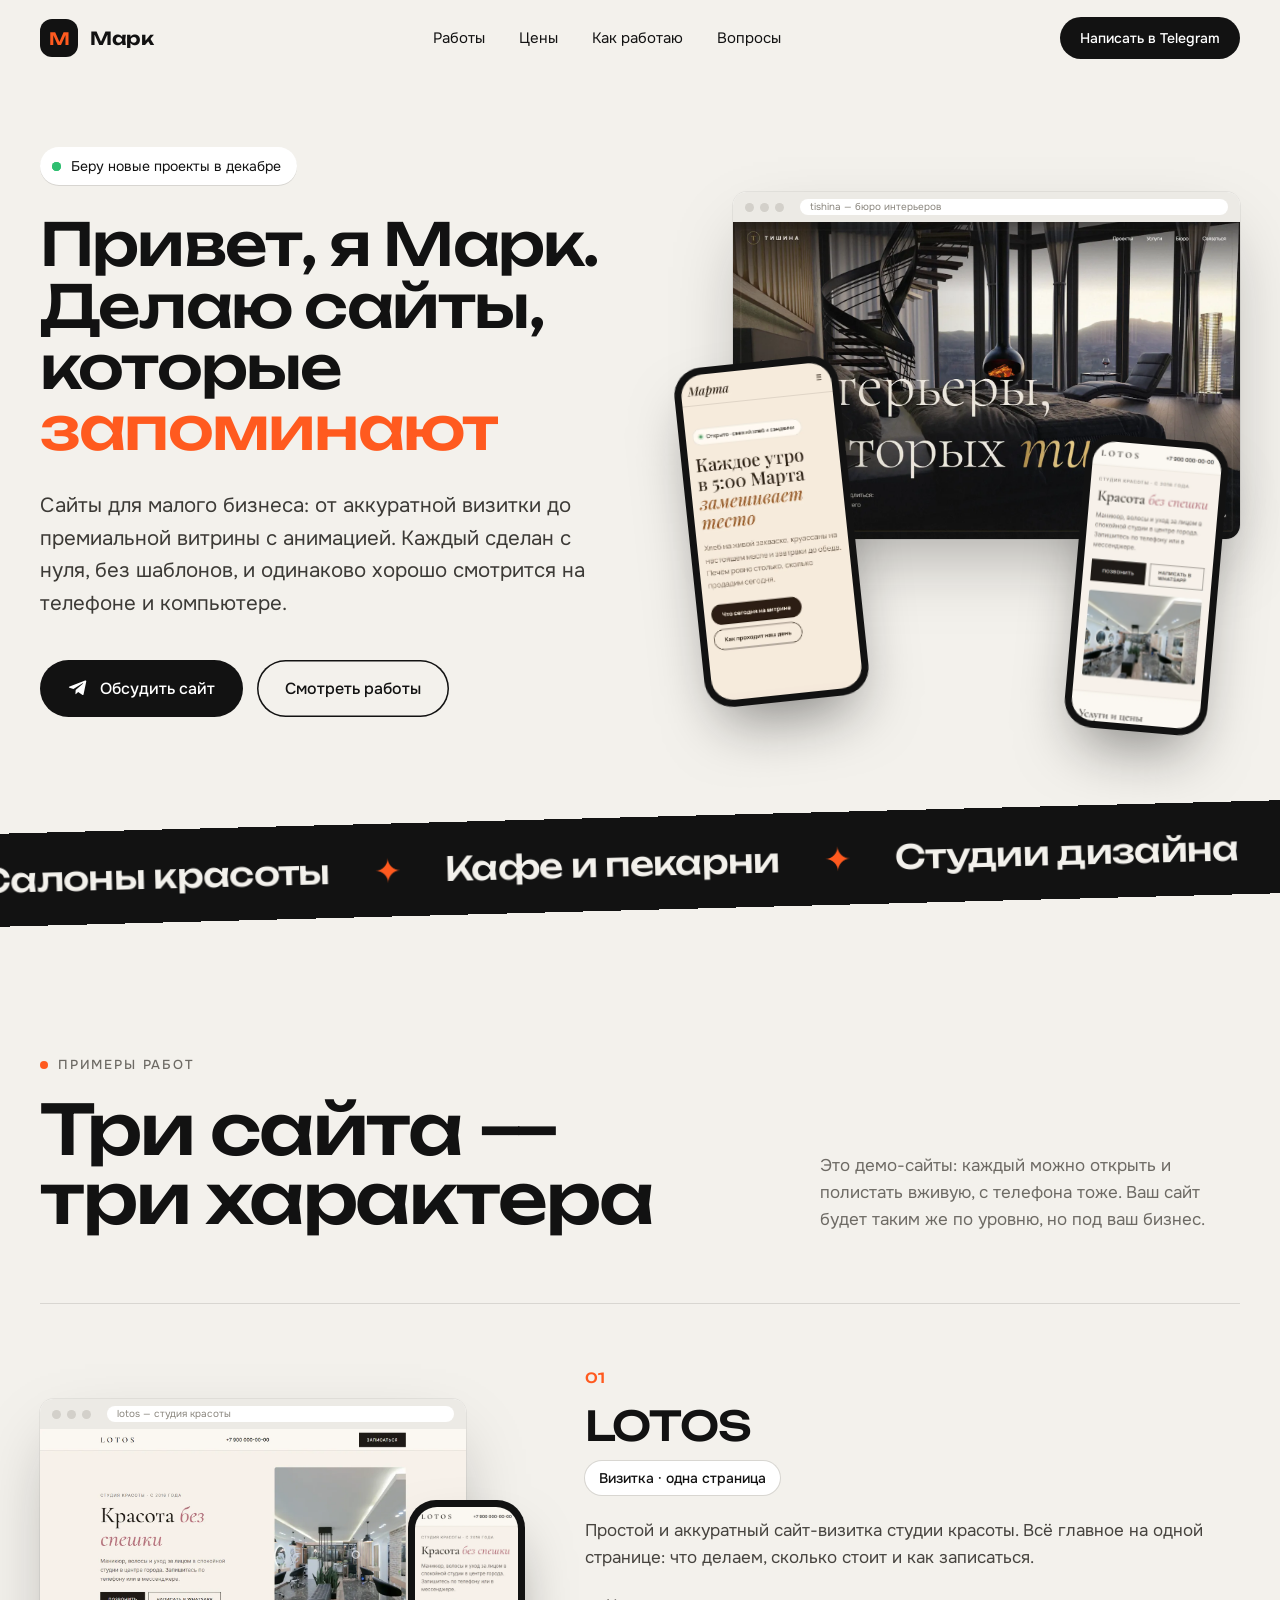
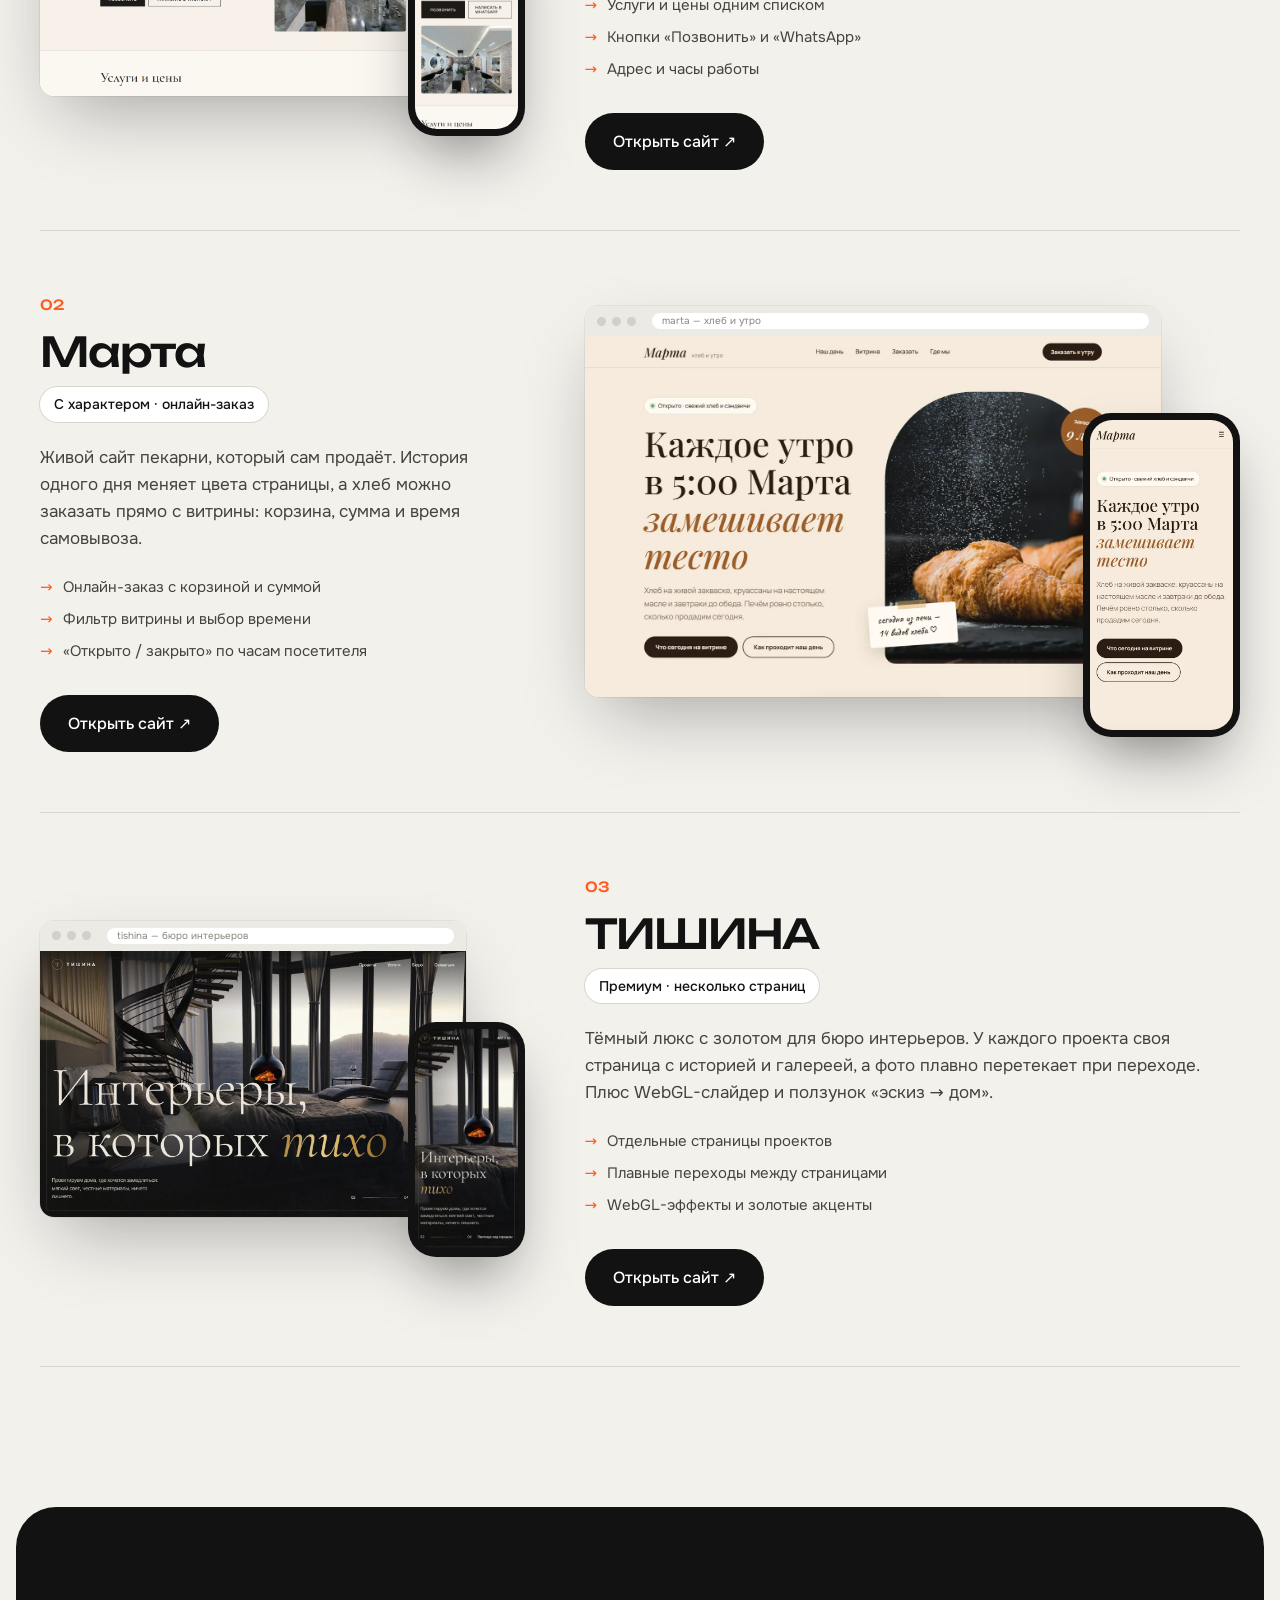
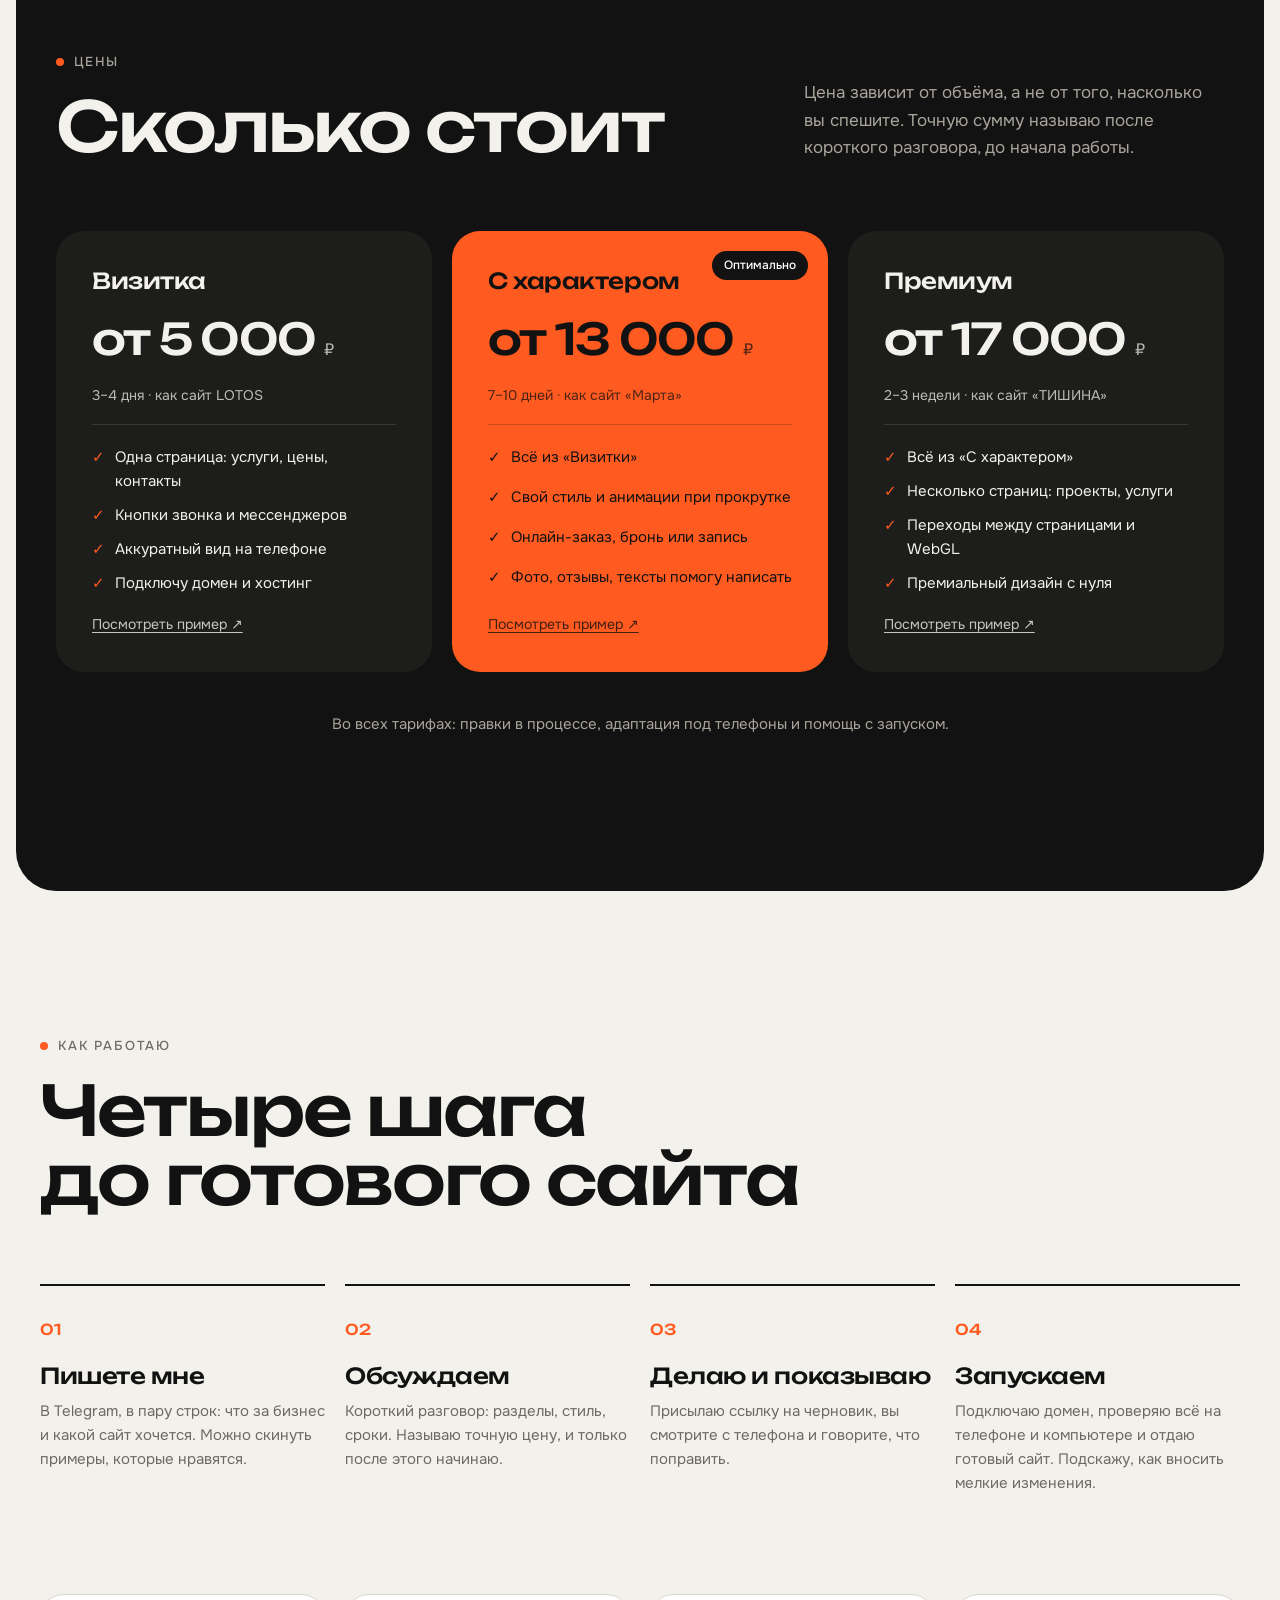
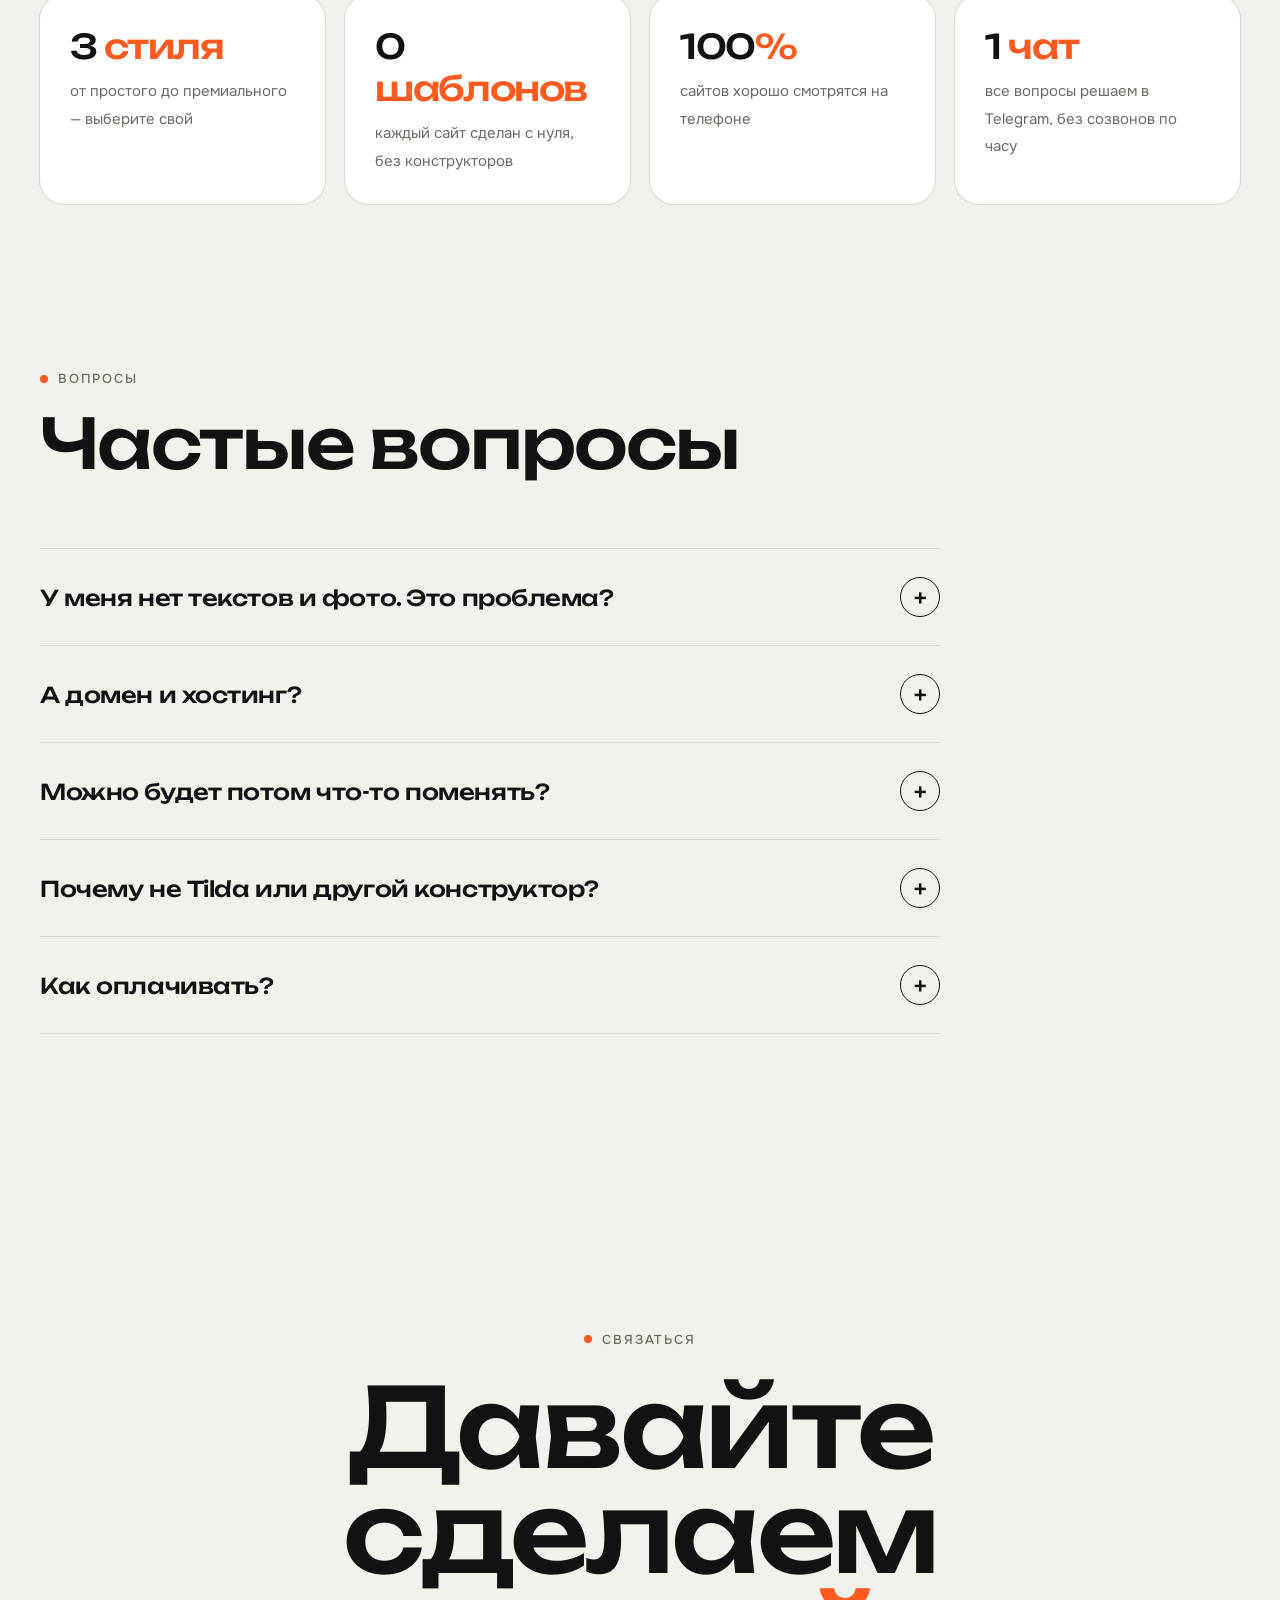
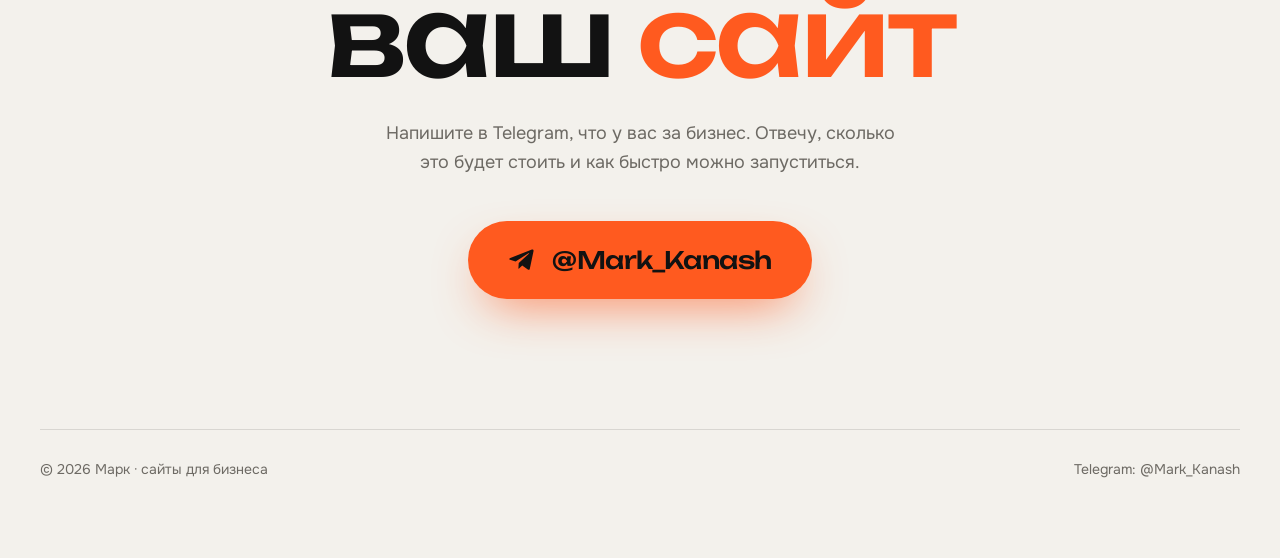
==== commit a8bf59a9: "Плавный старт личного сайта на телефоне - Убран лишний «>» в заголовке страницы: из-за него стили и " ====
--- a/index.html
+++ b/index.html
@@ -4,8 +4,14 @@
 <meta charset="utf-8">
 <meta name="viewport" content="width=device-width, initial-scale=1">
 <title>Марк — сайты для бизнеса</title>
-<meta name="description" content="Делаю сайты для малого бизнеса: от аккуратной визитки до премиальной витрины с анимацией. Сайты с нуля, без шаблонов. Пишите в Telegram @Mark_Kanash.">>
+<meta name="description" content="Делаю сайты для малого бизнеса: от аккуратной визитки до премиальной витрины с анимацией. Сайты с нуля, без шаблонов. Пишите в Telegram @Mark_Kanash.">
 <meta name="theme-color" content="#f3f1ec">
+<link rel="preload" href="fonts/4c756272dc.woff2" as="font" type="font/woff2" crossorigin><link rel="preload" href="fonts/c865567969.woff2" as="font" type="font/woff2" crossorigin><script>/* въезд первого экрана начинается, когда готовы шрифты и снимки работ (не позже 1.2 с) — без рывков и «выскакивающих» картинок */
+(function(){var r=document.documentElement,byl=0,go=function(){if(byl)return;byl=1;requestAnimationFrame(function(){requestAnimationFrame(function(){r.classList.remove('zhdu')})})};
+r.classList.add('zhdu');setTimeout(go,1200);
+document.addEventListener('DOMContentLoaded',function(){var zhdat=[document.fonts?document.fonts.ready:0];
+  document.querySelectorAll('.vis img').forEach(function(i){zhdat.push(i.decode?i.decode().catch(function(){}):0)});
+  Promise.all(zhdat).then(go,go)})})();</script>
 <script>/* старт всегда сверху: браузер не возвращает к старой прокрутке и к метке #… в адресе (кроме переходов внутри сайта) */if('scrollRestoration' in history)history.scrollRestoration='manual';if(location.hash&&!document.referrer.startsWith(location.origin)){history.replaceState(null,'',location.pathname+location.search);window.__vverh=1}</script>
 
 <meta property="og:title" content="Марк — сайты для бизнеса">
@@ -148,8 +154,9 @@
 .hero{padding:70px 0 90px}
 .hero .g{display:grid;grid-template-columns:1.05fr .95fr;gap:40px;align-items:center}
 .status{display:inline-flex;align-items:center;gap:10px;padding:8px 16px 8px 12px;border-radius:40px;background:var(--card);font-size:14px;box-shadow:0 1px 0 var(--line)}
-.status b{width:9px;height:9px;border-radius:50%;background:#2fbf71;box-shadow:0 0 0 0 rgba(47,191,113,.5);animation:pulse 2s infinite}
-@keyframes pulse{70%{box-shadow:0 0 0 10px rgba(47,191,113,0)}100%{box-shadow:0 0 0 0 rgba(47,191,113,0)}}
+.status b{position:relative;width:9px;height:9px;border-radius:50%;background:#2fbf71}
+.status b:after{content:"";position:absolute;inset:0;border-radius:50%;background:#2fbf71;animation:pulse 2s ease-out infinite;will-change:transform,opacity}
+@keyframes pulse{0%{transform:scale(1);opacity:.55}70%,100%{transform:scale(3.2);opacity:0}}
 .hero h1{font-size:clamp(38px,4.6vw,70px);margin:28px 0 0;line-height:1.04}
 .hero h1 .ac{color:var(--acc)}
 .rot{display:inline-grid;vertical-align:top;overflow:hidden;height:1.05em}
@@ -159,8 +166,8 @@
 .hero p.lead{font-size:clamp(18px,1.6vw,21px);color:#3c3a36;max-width:560px;margin:30px 0 40px}
 .hero .cta{display:flex;gap:14px;flex-wrap:wrap}
 .vis{position:relative;height:560px}
-.vis .br{position:absolute;right:0;top:40px;width:92%;animation:fl 9s ease-in-out infinite}
-.vis .ph{position:absolute;width:30%;animation:fl 8s ease-in-out infinite}
+.vis .br{position:absolute;right:0;top:40px;width:92%;animation:fl 9s ease-in-out infinite;will-change:transform}
+.vis .ph{position:absolute;width:30%;animation:fl 8s ease-in-out infinite;will-change:transform}
 .vis .ph.a{left:0;bottom:10px;transform:rotate(-6deg);animation-delay:-3s}
 .vis .ph.b{right:4%;bottom:-20px;width:26%;transform:rotate(5deg);animation-delay:-5s}
 @keyframes fl{50%{translate:0 -12px}}
@@ -261,6 +268,8 @@
 .rv{opacity:0;transform:translateY(34px);transition:opacity 1s cubic-bezier(.2,.8,.2,1),transform 1s cubic-bezier(.2,.8,.2,1)}
 .rv.on{opacity:1;transform:none}
 .hero .ld{opacity:0;transform:translateY(24px);animation:ld 1s cubic-bezier(.2,.8,.2,1) forwards}
+.zhdu .hero .ld{animation-play-state:paused}
+@media (max-width:960px){.brz{box-shadow:0 14px 30px -14px rgba(18,18,18,.35),0 0 0 1px rgba(18,18,18,.06)}.tel{box-shadow:0 14px 28px -12px rgba(18,18,18,.45)}}
 @keyframes ld{to{opacity:1;transform:none}}
 @media (prefers-reduced-motion:reduce){*{animation:none!important;transition:none!important}.rv,.hero .ld{opacity:1;transform:none}}
 
@@ -318,8 +327,8 @@
     </div>
     <div class="vis ld" style="animation-delay:.3s" aria-hidden="true">
       <div class="br brz"><div class="bar"><i></i><i></i><i></i><u>tishina — бюро интерьеров</u></div><img src="img/dizayn_pc.webp" width="1400" height="875" alt="" fetchpriority="high"></div>
-      <div class="ph a tel"><img src="img/kafe_mob.webp" width="520" height="1125" alt=""></div>
-      <div class="ph b tel"><img src="img/salon_mob.webp" width="520" height="1125" alt=""></div>
+      <div class="ph a tel"><img src="img/kafe_mob.webp" width="520" height="1125" alt="" decoding="async"></div>
+      <div class="ph b tel"><img src="img/salon_mob.webp" width="520" height="1125" alt="" decoding="async"></div>
     </div>
   </div>
 </section>
